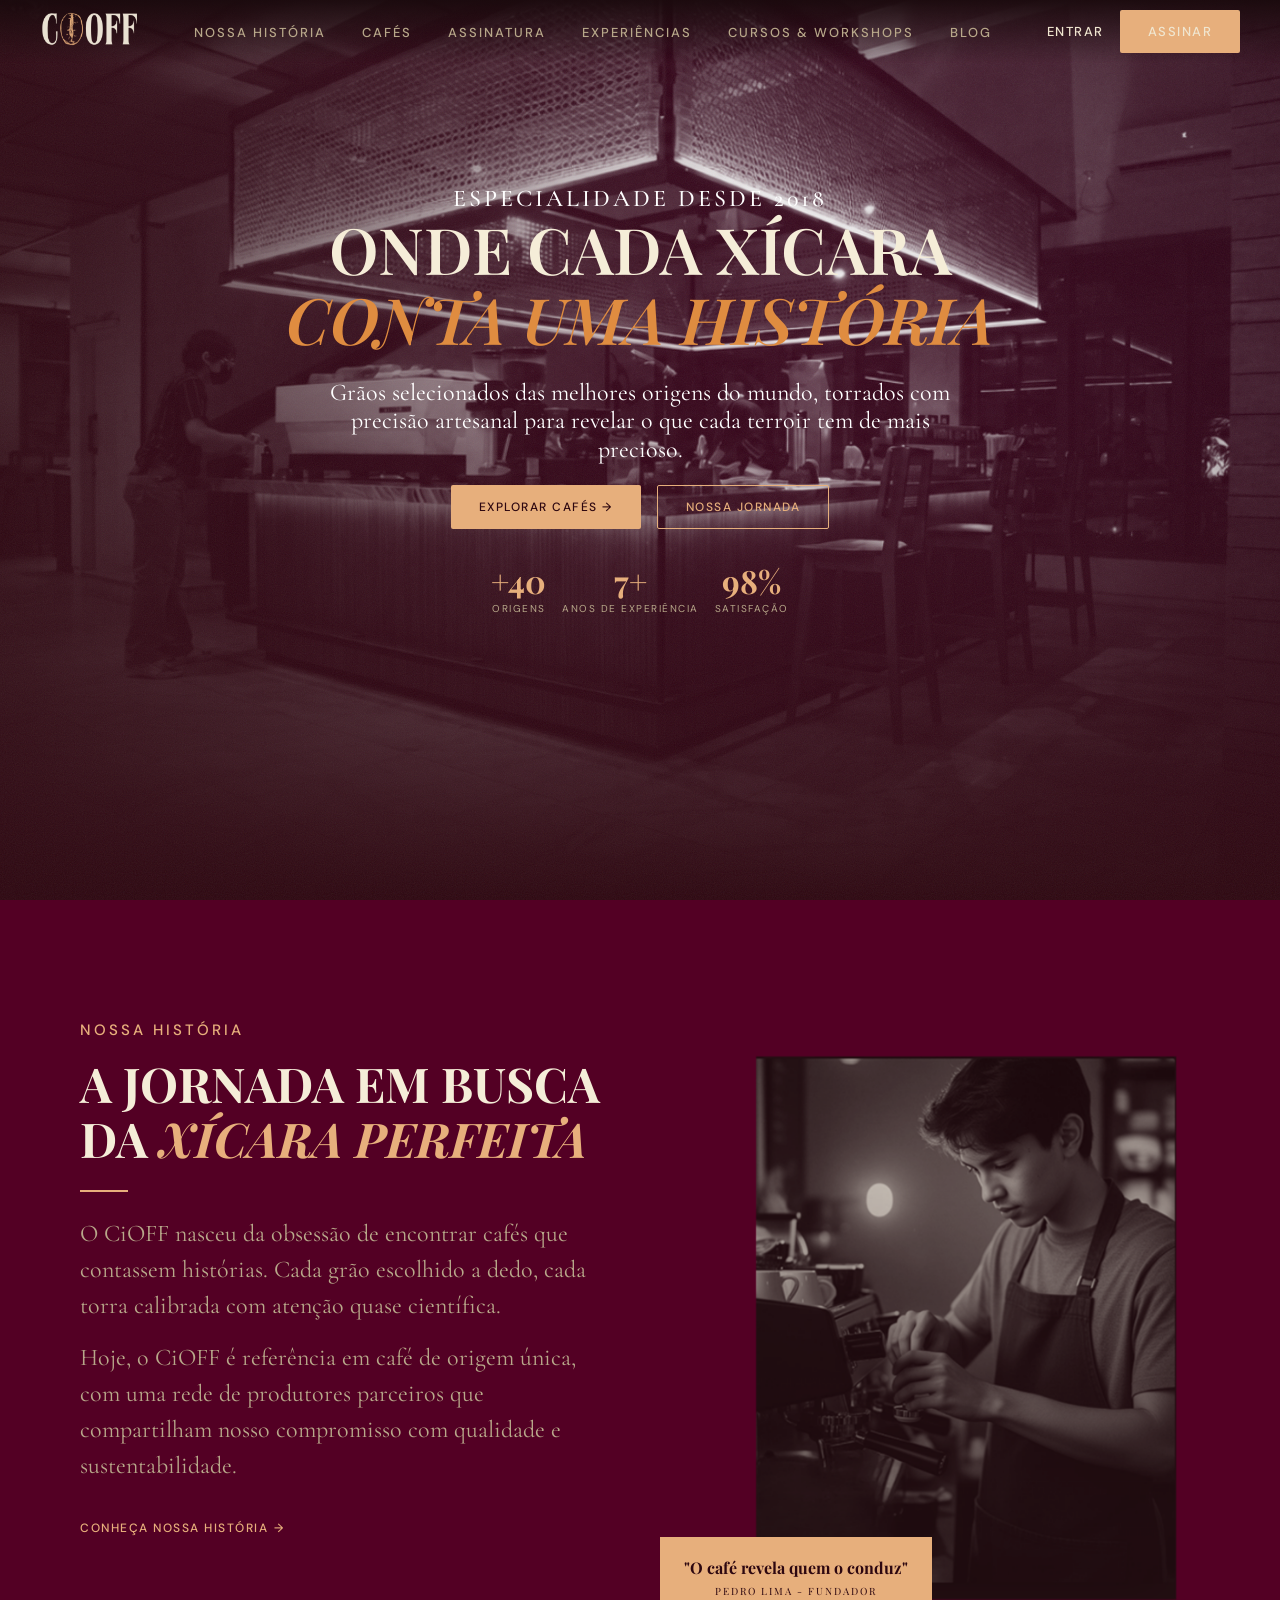
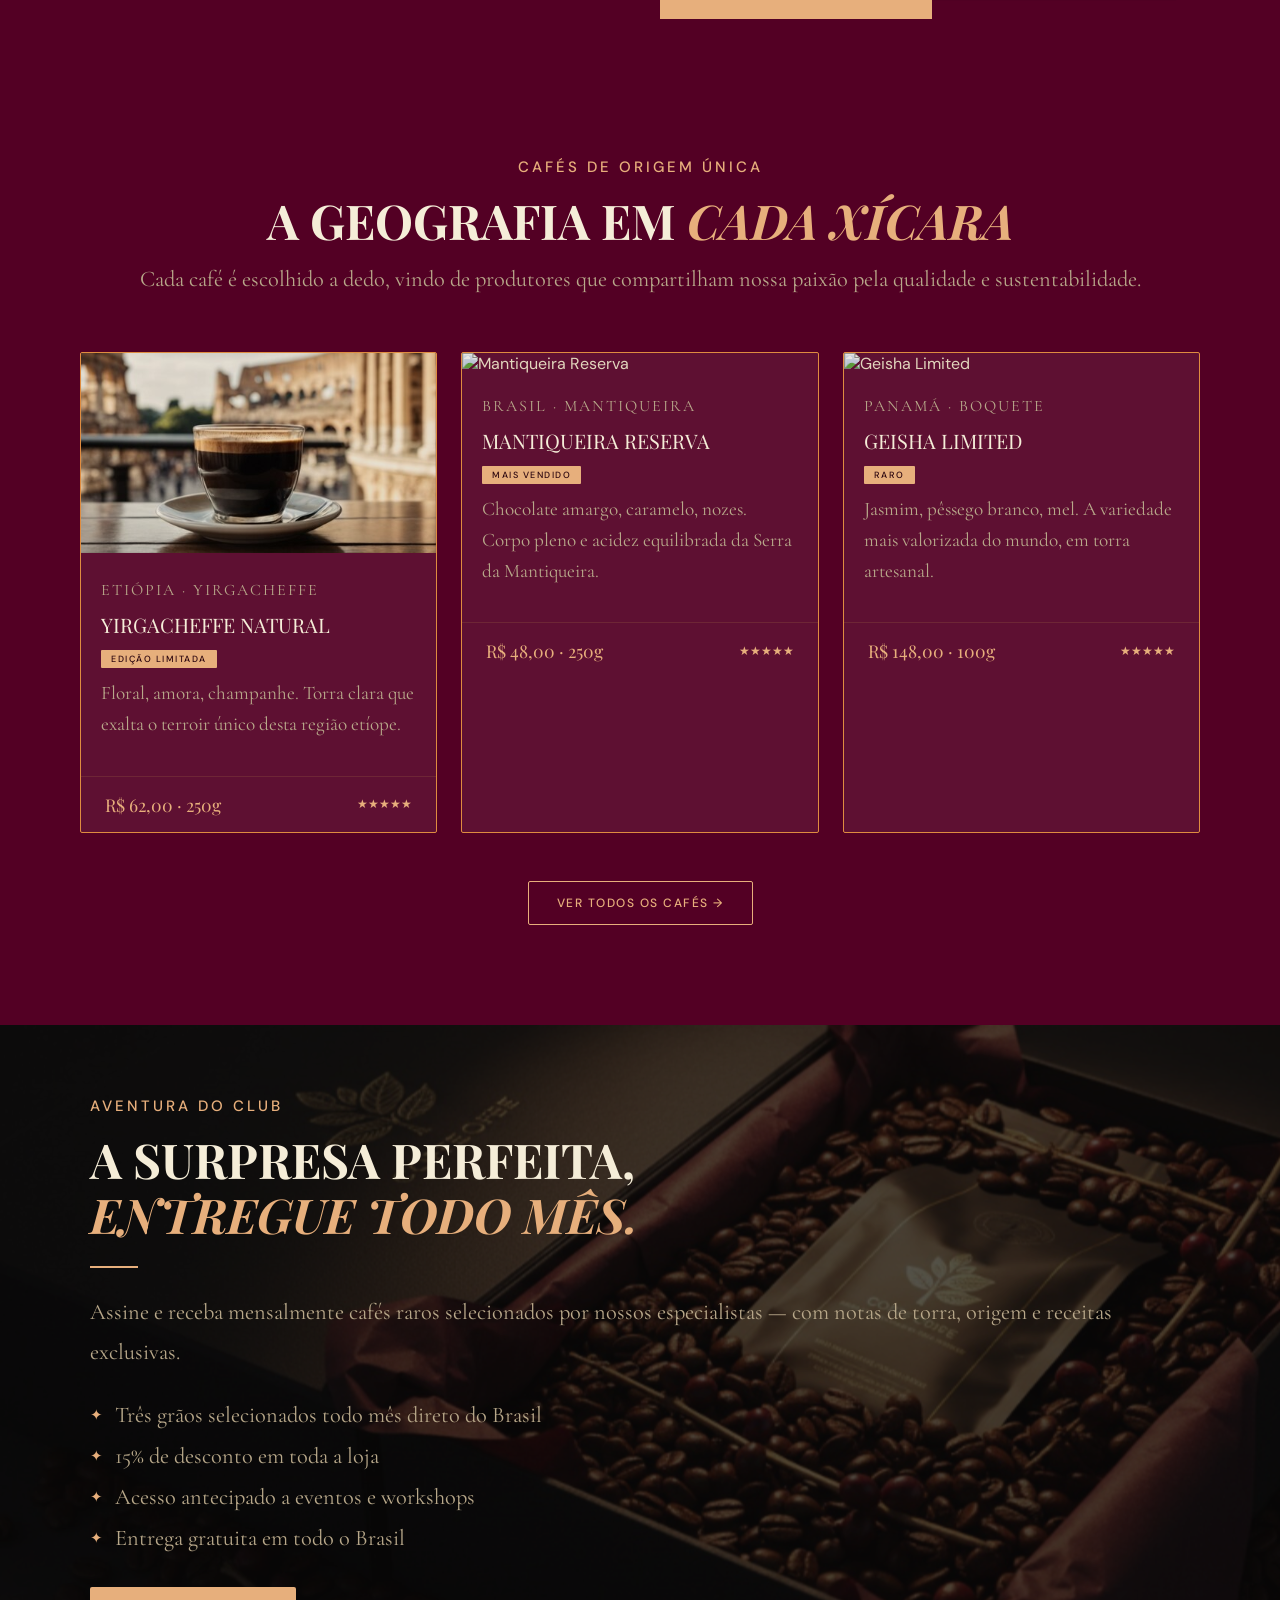
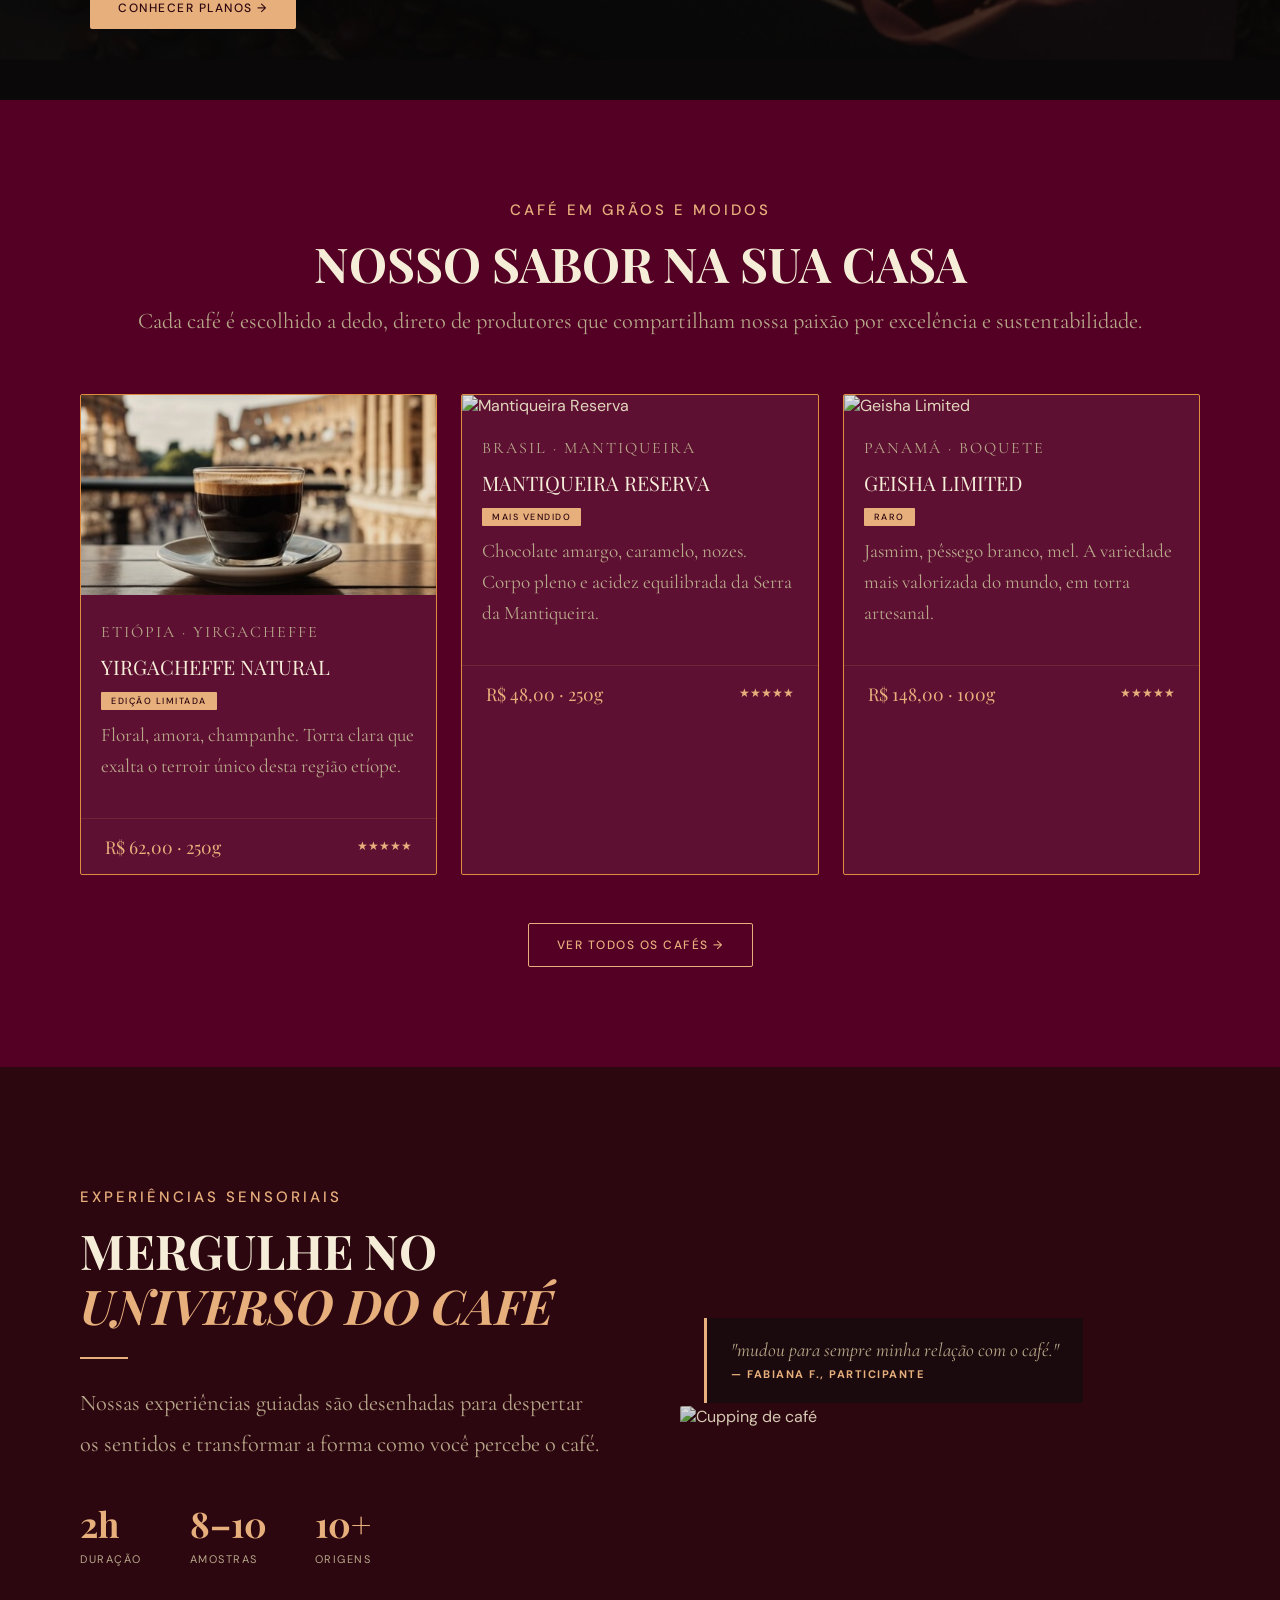
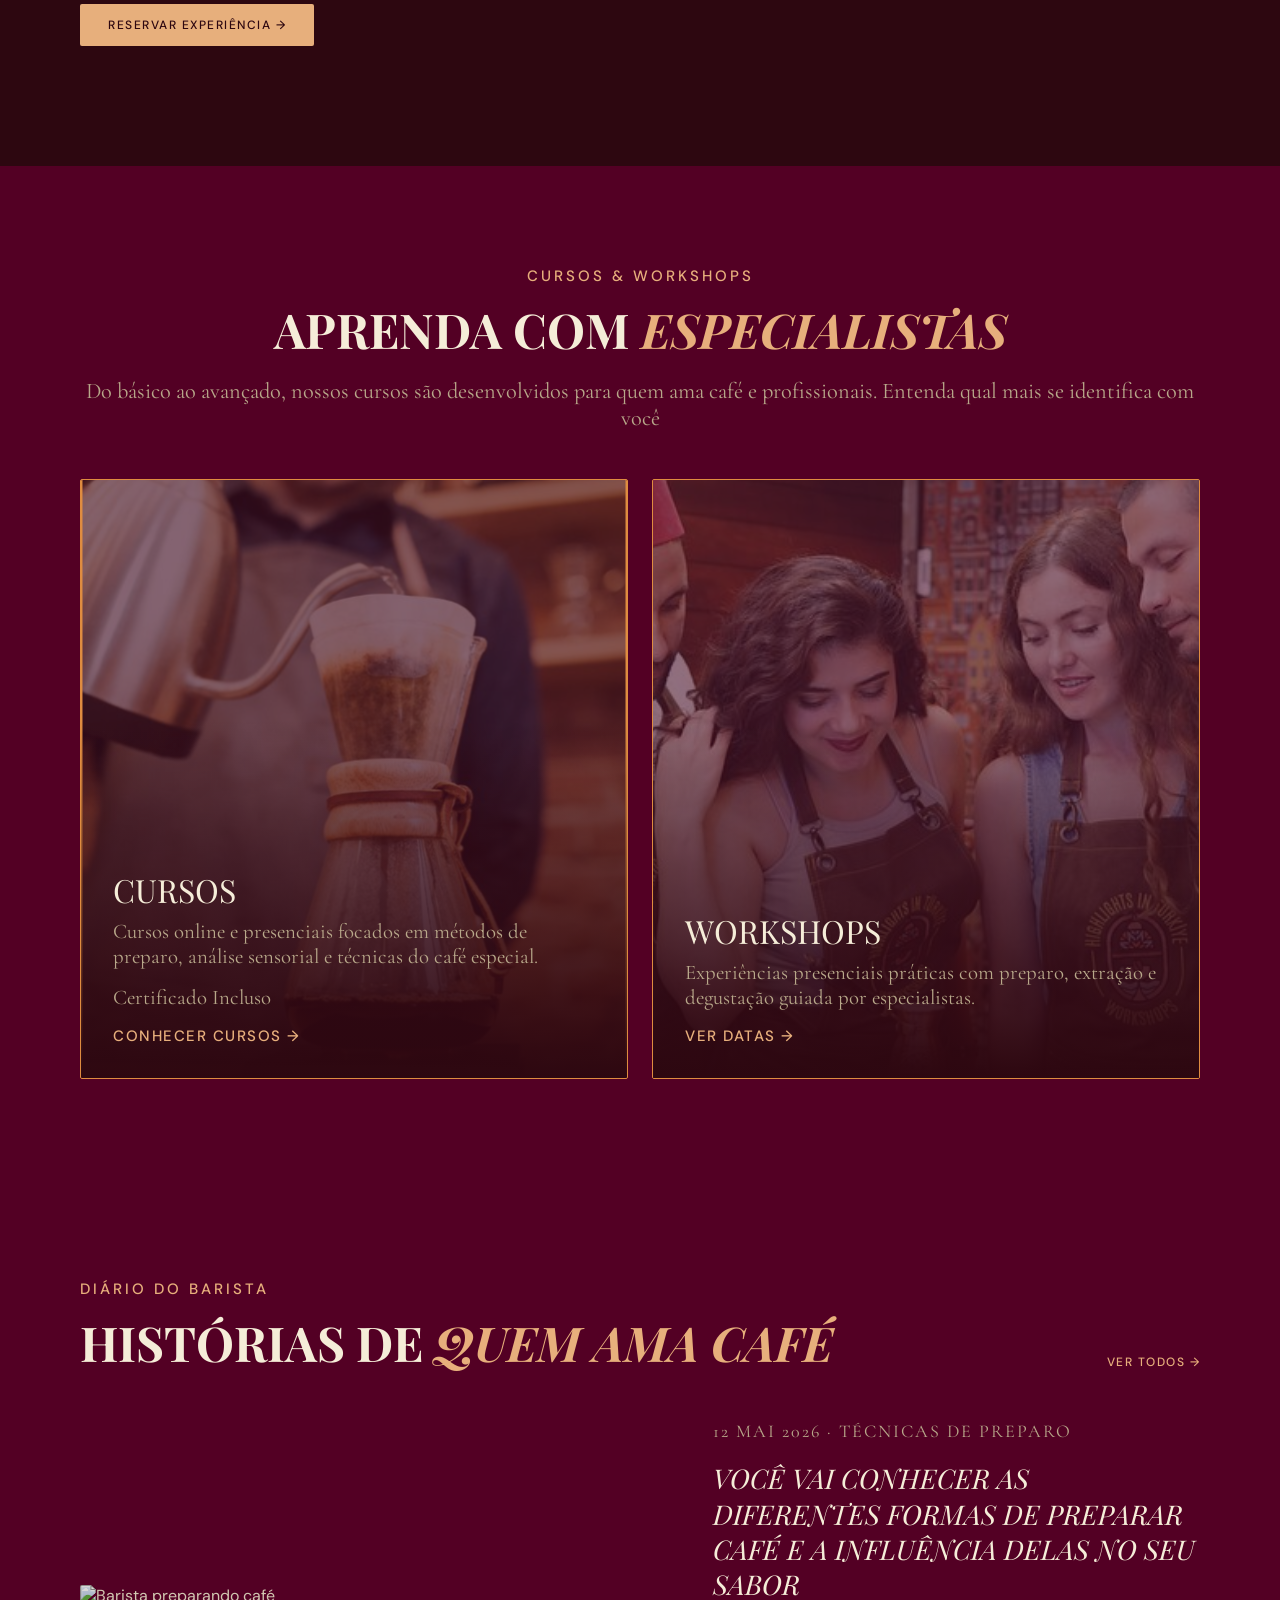
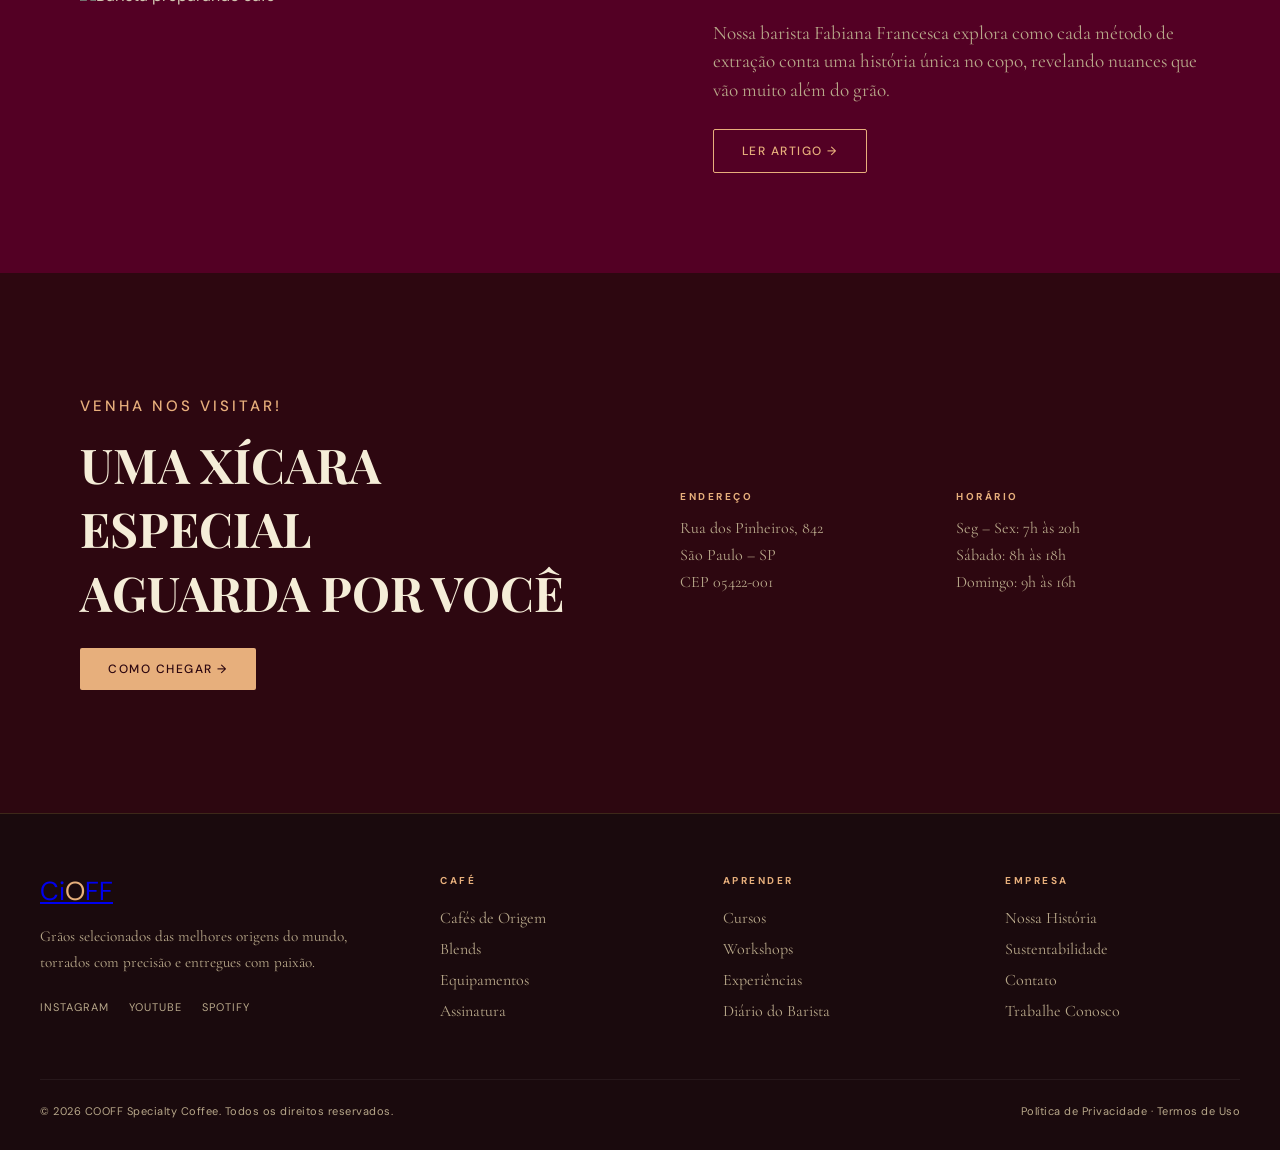
==== index.html @ d46a571c "arrumando home" ====
<!DOCTYPE html>
<html lang="pt-BR">
<head>
  <meta charset="UTF-8" />
  <meta name="viewport" content="width=device-width, initial-scale=1.0"/>
  <title>COOFF – Onde Cada Xícara Conta Uma História</title>
  <link rel="stylesheet" href="style.css">
  <link href="https://fonts.googleapis.com/css2?family=Playfair+Display:ital,wght@0,400;0,600;0,700;1,400;1,600&family=Cormorant+Garamond:ital,wght@0,300;0,400;0,500;1,300;1,400&family=DM+Sans:wght@300;400;500&display=swap" rel="stylesheet"/>
</head>
<body>

  <!-- ===== NAVBAR ===== -->
  <nav id="navbar">
    <a href="#" class="nav-logo">
      <img src="img/logo.svg" alt="logo COOFF" style="max-width: 100px;">
    </a>
    <ul class="nav-links">
      <li><a href="#historia">Nossa História</a></li>
      <li><a href="#">Cafés</a></li>
      <li><a href="#clube">Assinatura</a></li>
      <li><a href="#experiencias">Experiências</a></li>
      <li><a href="#">Cursos & Workshops</a></li>
      <li><a href="#barista">Blog</a></li>
    </ul>
    <div class="nav-actions">
      <a href="login.html">Entrar</a>
      <a href="#" class="btn btn-gold">Assinar</a>
    </div>
  </nav>

  <!-- ===== HERO ===== -->
  <section id="hero">
    <div class="hero-bg"></div>
    <div class="hero-grain"></div>
    <div class="hero-content">
      <p class="section-label">Especialidade desde 2018</p>
      <h1>Onde Cada Xícara<br/><em>Conta Uma História</em></h1>
      <p>Grãos selecionados das melhores origens do mundo, torrados com precisão artesanal para revelar o que cada terroir tem de mais precioso.</p>
      <div style="display:flex; gap:16px; justify-content: center; margin-top: 20px; ">
        <a href="#" class="btn btn-gold">Explorar Cafés →</a>
        <a href="#historia" class="btn btn-outline">Nossa Jornada</a>
      </div>
      <div class="hero-badges" style="display:flex; gap:16px; justify-content: center; margin-top: 30px; ">
        <div class="hero-badge">
          <strong>+40</strong>
          <span>Origens</span>
        </div>
        <div class="hero-badge">
          <strong>7+</strong>
          <span>Anos de Experiência</span>
        </div>
        <div class="hero-badge">
          <strong>98%</strong>
          <span>Satisfação</span>
        </div>
      </div>
    </div>
  </section>

  <!-- ===== NOSSA HISTÓRIA ===== -->
  <section id="historia">
    <div class="container" style="display:grid; grid-template-columns:1fr 1fr; gap:80px; align-items:center;">
      <div class="reveal reveal-delay-1">
        <p class="section-label">Nossa História</p>
        <h2 class="section-title">A Jornada em Busca da <em>Xícara Perfeita</em></h2>
        <div class="divider"></div>
        <p style="font-family:'Cormorant Garamond',serif; font-size:1.5rem; color:var(--text-muted); line-height:1.5; margin-bottom:16px;">
          O CiOFF nasceu da obsessão de encontrar cafés que contassem histórias. Cada grão escolhido a dedo, cada torra calibrada com atenção quase científica.
        </p>
        <p style="font-family:'Cormorant Garamond',serif; font-size:1.5rem; color:var(--text-muted); line-height:1.5; margin-bottom:32px;">
          Hoje, o CiOFF é referência em café de origem única, com uma rede de produtores parceiros que compartilham nosso compromisso com qualidade e sustentabilidade.
        </p>
        <a href="#" class="btn-link">Conheça nossa história <span>→</span></a>
      </div>
      <div class="img-collage reveal">
        <img class="img-main" src="img/img_home/img_pedro.svg" alt="Café sendo preparado"/>
        <div class="img-badge">
          <strong>"O café revela quem o conduz"</strong>
          <span>Pedro Lima - Fundador</span>
        </div>
      </div>
    </div>
  </section>

  <!-- ===== CAFÉS POR ORIGEM ===== -->
  <section class="section-coffee">
    <div class="container">
      <div class="section-header reveal">
        <p class="section-label">Cafés de Origem Única</p>
        <h2 class="section-title">A Geografia em <em>Cada Xícara</em></h2>
        <p style="font-family:'Cormorant Garamond',serif; font-size:1.4rem; color:var(--text-muted); max-width:1500px; margin:16px auto 0;">
          Cada café é escolhido a dedo, vindo de produtores que compartilham nossa paixão pela qualidade e sustentabilidade.
        </p>
      </div>
      <div class="coffee-grid">
        <div class="coffee-card reveal reveal-delay-1">
          <img src="img/img_produtos/xic_italia.svg" alt="Etiópia Yirgacheffe"/>
          <div class="coffee-card-body">
            <p class="region">Etiópia · Yirgacheffe</p>
            <h3>Yirgacheffe Natural</h3>
            <span class="tag">Edição Limitada</span>
            <p style="margin-top:10px; font-size: 1.2rem;">Floral, amora, champanhe. Torra clara que exalta o terroir único desta região etíope.</p>
          </div>
          <div class="coffee-card-footer">
            <span class="coffee-price">R$ 62,00 · 250g</span>
            <span class="star">★★★★★</span>
          </div>
        </div>
        <div class="coffee-card reveal reveal-delay-2">
          <img src="img/img_produtos/xic_pais2.svg" alt="Mantiqueira Reserva"/>
          <div class="coffee-card-body">
            <p class="region">Brasil · Mantiqueira</p>
            <h3>Mantiqueira Reserva</h3>
            <span class="tag">Mais Vendido</span>
            <p style="margin-top:10px; font-size: 1.2rem;">Chocolate amargo, caramelo, nozes. Corpo pleno e acidez equilibrada da Serra da Mantiqueira.</p>
          </div>
          <div class="coffee-card-footer">
            <span class="coffee-price">R$ 48,00 · 250g</span>
            <span class="star">★★★★★</span>
          </div>
        </div>
        <div class="coffee-card reveal reveal-delay-3">
          <img src="img/img_produtos/xic_pais3.svg" alt="Geisha Limited"/>
          <div class="coffee-card-body">
            <p class="region">Panamá · Boquete</p>
            <h3>Geisha Limited</h3>
            <span class="tag">Raro</span>
            <p style="margin-top:10px; font-size: 1.2rem;">Jasmim, pêssego branco, mel. A variedade mais valorizada do mundo, em torra artesanal.</p>
          </div>
          <div class="coffee-card-footer">
            <span class="coffee-price">R$ 148,00 · 100g</span>
            <span class="star">★★★★★</span>
          </div>
        </div>
      </div>
      <div style="text-align:center; margin-top:48px;" class="reveal">
        <a href="#" class="btn btn-outline">Ver todos os cafés →</a>
      </div>
    </div>
  </section>

  <!-- ===== CLUBE DE ASSINATURA ===== -->
  <section id="clube" style="padding: 50px;">
    <div class="club-bg"></div>
    <div class="container">
      <div class="clube-text reveal reveal-delay-1">
        <p class="section-label">Aventura do Club</p>
        <h2 class="section-title">A Surpresa Perfeita,<br/><em>Entregue Todo Mês.</em></h2>
        <div class="divider"></div>
        <p style="font-family:'Cormorant Garamond',serif; font-size:1.4rem; color:var(--text-muted); line-height:1.8; margin-bottom:8px;">
          Assine e receba mensalmente cafés raros selecionados por nossos especialistas — com notas de torra, origem e receitas exclusivas.
        </p>
        <ul class="checklist">
          <li>Três grãos selecionados todo mês direto do Brasil</li>
          <li>15% de desconto em toda a loja</li>
          <li>Acesso antecipado a eventos e workshops</li>
          <li>Entrega gratuita em todo o Brasil</li>
        </ul>
        <a href="#" class="btn btn-gold">Conhecer Planos →</a>
      </div>
    </div>
  </section>

  <!-- ===== SHOP ===== -->
<section class="section-coffee">
    <div class="container">
      <div class="section-header reveal">
        <p class="section-label">Café em grãos e moidos</p>
        <h2 class="section-title">Nosso Sabor na Sua Casa</em></h2>
        <p style="font-family:'Cormorant Garamond',serif; font-size:1.4rem; color:var(--text-muted); max-width:1500px; margin:16px auto 0;">
          Cada café é escolhido a dedo, direto de produtores que compartilham nossa paixão por excelência e sustentabilidade.
        </p>
      </div>
      <div class="coffee-grid">
        <div class="coffee-card reveal reveal-delay-1">
          <img src="img/img_produtos/xic_italia.svg" alt="Etiópia Yirgacheffe"/>
          <div class="coffee-card-body">
            <p class="region">Etiópia · Yirgacheffe</p>
            <h3>Yirgacheffe Natural</h3>
            <span class="tag">Edição Limitada</span>
            <p style="margin-top:10px; font-size: 1.2rem;">Floral, amora, champanhe. Torra clara que exalta o terroir único desta região etíope.</p>
          </div>
          <div class="coffee-card-footer">
            <span class="coffee-price">R$ 62,00 · 250g</span>
            <span class="star">★★★★★</span>
          </div>
        </div>
        <div class="coffee-card reveal reveal-delay-2">
          <img src="img/img_produtos/xic_pais2.svg" alt="Mantiqueira Reserva"/>
          <div class="coffee-card-body">
            <p class="region">Brasil · Mantiqueira</p>
            <h3>Mantiqueira Reserva</h3>
            <span class="tag">Mais Vendido</span>
            <p style="margin-top:10px; font-size: 1.2rem;">Chocolate amargo, caramelo, nozes. Corpo pleno e acidez equilibrada da Serra da Mantiqueira.</p>
          </div>
          <div class="coffee-card-footer">
            <span class="coffee-price">R$ 48,00 · 250g</span>
            <span class="star">★★★★★</span>
          </div>
        </div>
        <div class="coffee-card reveal reveal-delay-3">
          <img src="img/img_produtos/xic_pais3.svg" alt="Geisha Limited"/>
          <div class="coffee-card-body">
            <p class="region">Panamá · Boquete</p>
            <h3>Geisha Limited</h3>
            <span class="tag">Raro</span>
            <p style="margin-top:10px; font-size: 1.2rem;">Jasmim, pêssego branco, mel. A variedade mais valorizada do mundo, em torra artesanal.</p>
          </div>
          <div class="coffee-card-footer">
            <span class="coffee-price">R$ 148,00 · 100g</span>
            <span class="star">★★★★★</span>
          </div>
        </div>
      </div>
      <div style="text-align:center; margin-top:48px;" class="reveal">
        <a href="#" class="btn btn-outline">Ver todos os cafés →</a>
      </div>
    </div>
  </section>
  <!-- ===== EXPERIÊNCIAS SENSORIAIS ===== -->
  <section id="experiencias">
    <div class="exp-bg"></div>
    <div class="container">
      <div class="exp-grid">
        <div class="reveal">
          <p class="section-label">Experiências Sensoriais</p>
          <h2 class="section-title">Mergulhe no <em>Universo do Café</em></h2>
          <div class="divider"></div>
          <p style="font-family:'Cormorant Garamond',serif; font-size:1.4rem; color:var(--text-muted); line-height:1.8; margin-bottom:12px;">
            Nossas experiências guiadas são desenhadas para despertar os sentidos e transformar a forma como você percebe o café.
          </p>
          <div class="exp-stats">
            <div class="exp-stat">
              <strong>2h</strong>
              <span>Duração</span>
            </div>
            <div class="exp-stat">
              <strong>8–10</strong>
              <span>Amostras</span>
            </div>
            <div class="exp-stat">
              <strong>10+</strong>
              <span>Origens</span>
            </div>
          </div>
          <a href="#" class="btn btn-gold">Reservar Experiência →</a>
        </div>
        <div class="exp-img reveal reveal-delay-1">
          <img src="https://images.unsplash.com/photo-1461023058943-07fcbe16d735?w=800&q=80" alt="Cupping de café"/>
          <div class="exp-overlay">
            <p style="font-size: 1.2rem;">"mudou para sempre minha relação com o café."</p>
            <strong>— Fabiana F., participante</strong>
          </div>
        </div>
      </div>
    </div>
  </section>

  <!-- ===== CURSOS & WORKSHOPS ===== -->
  <section class="section-cursos">
    <div class="container">
      <div class="reveal" style="text-align: center;  justify-content: center;" >
        <p class="section-label">Cursos & Workshops</p>
        <h2 class="section-title">Aprenda com <em>Especialistas</em></h2>
        <p style="font-family:'Cormorant Garamond',serif; font-size:1.4rem; color:var(--text-muted); margin-top:20px;">
          Do básico ao avançado, nossos cursos são desenvolvidos para quem ama café e profissionais. Entenda qual mais se identifica com você
        </p>
      </div>
      <div class="cursos-grid">
        <div class="curso-card reveal reveal-delay-1">
          <img src="img/img_home/img_curso.svg" alt="Cursos"/>
          <div class="curso-card-overlay">
            <h3>Cursos</h3>
            <p>Cursos online e presenciais focados em métodos de preparo, análise sensorial e técnicas do café especial.</p>
            <p>Certificado Incluso</p>
            <a href="#" class="btn-link" style="font-size: 15px;">Conhecer cursos →</a>
          </div>
        </div>
        <div class="curso-card reveal reveal-delay-2">
          <img src="img/img_home/img_workshop.svg" alt="Workshops"/>
          <div class="curso-card-overlay">
            <h3>Workshops</h3>
            <p>Experiências presenciais práticas com preparo, extração e degustação guiada por especialistas.</p>
            <a href="#" class="btn-link" style="font-size:15px;">Ver datas →</a>
          </div>
        </div>
      </div>
    </div>
  </section>

  <!-- ===== DIÁRIO DO BARISTA ===== -->
  <section id="barista" style="padding:100px 0;">
    <div class="container">
      <div class="barista-header reveal">
        <div>
          <p class="section-label">Diário do Barista</p>
          <h2 class="section-title">Histórias de <em>Quem Ama Café</em></h2>
        </div>
        <a href="#" class="btn-link">Ver todos →</a>
      </div>
      <div class="barista-post">
        <div class="reveal">
          <img src="https://images.unsplash.com/photo-1511920170033-f8396924c348?w=800&q=80" alt="Barista preparando café"/>
        </div>
        <div class="barista-text reveal reveal-delay-1">
          <p class="post-meta">12 Mai 2026 · Técnicas de Preparo</p>
          <h3>Você vai conhecer as diferentes formas de preparar café e a influência delas no seu sabor</h3>
          <p>Nossa barista Fabiana Francesca explora como cada método de extração conta uma história única no copo, revelando nuances que vão muito além do grão.</p>
          <a href="#" class="btn btn-outline">Ler artigo →</a>
        </div>
      </div>
    </div>
  </section>

  <!-- ===== VISIT ===== -->
  <section id="visit">
    <div class="visit-bg"></div>
    <div class="visit-content">
      <div class="visit-text reveal">
        <p class="section-label">Venha nos Visitar!</p>
        <h2 style="font-family:'Playfair Display',serif; font-size:clamp(2rem,4vw,3rem); color:var(--cream); margin-bottom:24px;">Uma Xícara Especial<br/>Aguarda por Você</h2>
        <a href="#" class="btn btn-gold">Como Chegar →</a>
      </div>
      <div class="visit-info reveal reveal-delay-1">
        <div class="visit-info-block">
          <h4>Endereço</h4>
          <p>Rua dos Pinheiros, 842<br/>São Paulo – SP<br/>CEP 05422-001</p>
        </div>
        <div class="visit-info-block">
          <h4>Horário</h4>
          <p>Seg – Sex: 7h às 20h<br/>Sábado: 8h às 18h<br/>Domingo: 9h às 16h</p>
        </div>
      </div>
    </div>
  </section>

  <!-- ===== FOOTER ===== -->
  <footer>
    <div class="footer-grid">
      <div class="footer-brand">
        <a href="#" class="nav-logo">Ci<span style="color:var(--gold);">O</span>FF</a>
        <p>Grãos selecionados das melhores origens do mundo, torrados com precisão e entregues com paixão.</p>
        <div class="social-links">
          <a href="#">Instagram</a>
          <a href="#">YouTube</a>
          <a href="#">Spotify</a>
        </div>
      </div>
      <div class="footer-col">
        <h5>Café</h5>
        <ul>
          <li><a href="#">Cafés de Origem</a></li>
          <li><a href="#">Blends</a></li>
          <li><a href="#">Equipamentos</a></li>
          <li><a href="#">Assinatura</a></li>
        </ul>
      </div>
      <div class="footer-col">
        <h5>Aprender</h5>
        <ul>
          <li><a href="#">Cursos</a></li>
          <li><a href="#">Workshops</a></li>
          <li><a href="#">Experiências</a></li>
          <li><a href="#">Diário do Barista</a></li>
        </ul>
      </div>
      <div class="footer-col">
        <h5>Empresa</h5>
        <ul>
          <li><a href="#">Nossa História</a></li>
          <li><a href="#">Sustentabilidade</a></li>
          <li><a href="#">Contato</a></li>
          <li><a href="#">Trabalhe Conosco</a></li>
        </ul>
      </div>
    </div>
    <div class="footer-bottom">
      <p>© 2026 COOFF Specialty Coffee. Todos os direitos reservados.</p>
      <p>Política de Privacidade · Termos de Uso</p>
    </div>
  </footer>
  <script src="script.js"></script>
</body>
</html>
---- style.css ----
/* ================================================
   CIOFF — style.css
   Ordem: variáveis → reset → utilitários →
          componentes globais → landing →
          login → reserva → dashboard
   ================================================ */

/* ===== VARIÁVEIS ===== */
:root {
  --wine:         #6B1A2A;
  --wine-dark : rgba(83, 0, 36, 1);
  --wine-deep:    #2D0710;
  --wine-panel:   #5C1122;
  --gold:         rgba(231, 175, 124, 1);
  --gold-light:   #E2C47A;
  --cream:        #F5EDD8;
  --cream-soft:   #EDE0C4;
  --text-light:   #F0E6D0;
  --text-muted:   #B8A88A;
  --dark:         #1A0A0D;
  --card-bg:      rgba(94, 16, 50, 1);
  --overlay:      rgba(45, 7, 16, 0.82);
  --input-bg:     rgba(255, 255, 255, 0.07);
  --input-border: rgba(255, 255, 255, 0.18);
  --input-focus:  rgba(201, 161, 74, 0.6);
  --topbar-h:     64px;
}

/* ===== RESET ===== */
*, *::before, *::after { box-sizing: border-box; margin: 0; padding: 0; }

/*
  BUG #1 — body tinha overflow-x: hidden mas nenhum overflow-y definido.
  Em páginas split-screen isso fazia o scroll desaparecer porque os filhos
  com height: 100vh criavam um contexto de formatação que ocultava o scroll.
  Solução: deixar html/body com scroll livre; cada página controla o próprio overflow.
*/
html { scroll-behavior: smooth; }
body {
  font-family: 'DM Sans', sans-serif;
  background: var(--wine-deep);
  color: var(--text-light);
  /* Não bloqueamos overflow-y aqui — cada página cuida do seu */
}

@font-face {
  font-family: font-titulo ;
  src: url('fonte/TanHarmoni-Regular.ttf');
  font-weight: 400; /* Define o peso correto aqui */
    font-style: normal;
}

h1, h2, h3{
  font-family: font-titulo;
  text-transform: uppercase;
  font-weight: 400;
}

/* ===== ANIMAÇÕES ===== */
@keyframes fadeUp {
  from { opacity: 0; transform: translateY(30px); }
  to   { opacity: 1; transform: translateY(0); }
}
@keyframes heroZoom {
  from { transform: scale(1.06); }
  to   { transform: scale(1); }
}
@keyframes slowZoom {
  from { transform: scale(1.04); }
  to   { transform: scale(1); }
}

/* ===== UTILITÁRIOS ===== */
.container { max-width: 1200px; margin: 0 auto; padding: 0 40px; }
.gold { color: var(--gold); }

.section-label {
  font-size: 15px;
  font-weight: 500;
  letter-spacing: 3px;
  text-transform: uppercase;
  color: var(--gold);
  margin-bottom: 16px;
}

h2.section-title {
  font-family: 'Playfair Display', serif;
  font-size: clamp(2rem, 4vw, 3rem);
  font-weight: 700;
  line-height: 1.15;
  color: var(--cream);
}
h2.section-title em { font-style: italic; color: var(--gold); }

.divider  { width: 48px; height: 2px; background: var(--gold); margin: 24px 0; }
.star     { color: var(--gold); font-size: 12px; }
.ornament { text-align: center; color: var(--gold); font-size: 18px; letter-spacing: 8px; opacity: 0.4; margin: 12px 0; }

.tag {
  display: inline-block;
  padding: 3px 10px;
  background: var(--gold);
  color: var(--wine-deep);
  font-size: 9px;
  font-weight: 500;
  letter-spacing: 1.5px;
  text-transform: uppercase;
  border-radius: 1px;
}

/* ===== BOTÕES ===== */
.btn {
  display: inline-flex;
  align-items: center;
  gap: 8px;
  padding: 13px 28px;
  border-radius: 2px;
  font-family: 'DM Sans', sans-serif;
  font-size: 12px;
  font-weight: 500;
  letter-spacing: 1.5px;
  text-transform: uppercase;
  text-decoration: none;
  cursor: pointer;
  border: none;
  transition: all 0.3s ease;
}
.btn-gold { background: var(--gold); color: var(--wine-deep); }
.btn-gold:hover { background: var(--gold-light); transform: translateY(-1px); }

.btn-outline { background: transparent; color: var(--gold); border: 1px solid var(--gold); }
.btn-outline:hover { background: var(--gold); color: var(--wine-deep); }

.btn-link {
  background: none;
  border: none;
  color: var(--gold);
  font-size: 12px;
  font-weight: 500;
  letter-spacing: 1.5px;
  text-transform: uppercase;
  text-decoration: none;
  display: inline-flex;
  align-items: center;
  gap: 6px;
  cursor: pointer;
  transition: gap 0.3s;
}
.btn-link:hover { gap: 12px; }

.btn-submit {
  width: 100%;
  padding: 16px;
  border-radius: 50px;
  border: none;
  background: var(--gold-light);
  color: var(--wine-deep);
  font-size: 13px;
  font-weight: 700;
  letter-spacing: 3px;
  text-transform: uppercase;
  cursor: pointer;
  transition: transform 0.2s, box-shadow 0.25s;
  animation: fadeUp 0.6s 0.56s both;
}
.btn-submit:hover  { background: #f5c96a; transform: translateY(-2px); box-shadow: 0 10px 32px rgba(240,192,106,0.3); }
.btn-submit:active { transform: translateY(0); }

/* ===== SCROLL REVEAL ===== */
.reveal { opacity: 0; transform: translateY(24px); transition: opacity 0.7s ease, transform 0.7s ease; }
.reveal.visible { opacity: 1; transform: translateY(0); }
.reveal-delay-1 { transition-delay: 0.1s; }
.reveal-delay-2 { transition-delay: 0.2s; }
.reveal-delay-3 { transition-delay: 0.3s; }

/* ===== COMPONENTES COMPARTILHADOS (split-screen) ===== */
.back-arrow {
  position: absolute;
  top: 36px; right: 40px;
  width: 40px; height: 40px;
  border-radius: 50%;
  border: 1px solid rgba(255,255,255,0.2);
  display: flex;
  align-items: center;
  justify-content: center;
  color: var(--cream);
  text-decoration: none;
  font-size: 18px;
  transition: border-color 0.2s;
}
.back-arrow:hover { border-color: var(--gold); background: rgba(201,161,74,0.12); }

.logo-mark     { width: 44px; height: 44px; opacity: 0.92; }
.logo-wordmark { font-family: 'Playfair Display', serif; font-size: 28px; font-weight: 900; letter-spacing: 6px; color: var(--cream); }
.logo-wordmark span { color: var(--gold); }

/* ============================================================
   LANDING PAGE
   ============================================================ */

nav {
  position: fixed;
  top: 0; left: 0; right: 0;
  z-index: 100;
  padding: 10px 40px;
  display: flex;
  align-items: center;
  justify-content: space-between;
  background: linear-gradient(to bottom, rgba(26,10,13,0.95) 0%, transparent 100%);

}
nav.scrolled { background: rgba(24, 1, 6, 0.527); }

.nav-links { display: flex; gap: 36px; list-style: none; }
.nav-links a, .nav-actions a {
  font-size: 13px;
  font-weight: 500;
  letter-spacing: 2px;
  text-transform: uppercase;
  text-decoration: none;
  transition: color 0.2s;
}
.nav-links a    { color: var(--text-muted); }
.nav-links a:hover, .nav-actions a:hover { color: var(--gold); }
.nav-actions    { display: flex; gap: 16px; align-items: center; }
.nav-actions a  { letter-spacing: 1.5px; color: var(--text-light); }

#hero { position: relative; height: 100vh; min-height: 680px; display: flex; align-items: center; justify-content: center; text-align: center; overflow: hidden; }
.hero-bg {
  position: absolute; inset: 0;
  background:
    linear-gradient(to top, var(--wine-deep) 0%, transparent 55%),
    linear-gradient(to right, var(--overlay) 0%, transparent 60%),
    url('img/img_home/img_hero.svg') center/cover no-repeat;
  animation: heroZoom 12s ease-out forwards;
}
.hero-grain { position: absolute; inset: 0; background-image: url("data:image/svg+xml,%3Csvg xmlns='http://www.w3.org/2000/svg' width='300' height='300'%3E%3Cfilter id='n'%3E%3CfeTurbulence type='fractalNoise' baseFrequency='0.9' numOctaves='4' stitchTiles='stitch'/%3E%3C/filter%3E%3Crect width='300' height='300' filter='url(%23n)' opacity='0.08'/%3E%3C/svg%3E"); pointer-events: none; }
.hero-content { text-align: center; ;position: relative; z-index: 2; padding: 0 40px 100px; max-width: 900px; animation: fadeUp 1s 0.3s both; }
.hero-content h1 { text-align: center; font-family: 'Playfair Display', serif; font-size: clamp(2rem, 6vw, 4rem); font-weight: 600; line-height: 1.1; color: var(--cream); margin-bottom: 24px; }
.hero-content h1 em { color: rgba(223, 140, 64, 1); }
.hero-content p { margin: auto; text-align: center; font-family: 'Cormorant Garamond', serif; font-size: 1.5rem; color: #ffffff ; line-height: 1.2; max-width: 650px; }
.hero-badges { display: flex; gap: 32px; margin-top: 48px; }
.hero-badge { text-align: center; display: flex; flex-direction: column; }
.hero-badge strong { font-family: 'Playfair Display', serif; font-size: 2rem; color: var(--gold); }
.hero-badge span   { font-size: 10px; letter-spacing: 1.5px; text-transform: uppercase; color: var(--text-muted); }

#historia { padding: 120px 0; display: grid; gap: 80px; align-items: center; background: var(--wine-dark);}
#historia .text-side p { font-family: 'Cormorant Garamond', serif;  color: var(--text-muted); line-height: 1.8; margin-bottom: 16px; }
.img-collage { position: relative; height: 480px; }
.img-collage img { position: absolute; object-fit: cover; border-radius: 2px; }
.img-collage .img-main  { width: 90%; height: auto; top: 0; right: 0; filter: sepia(20%) brightness(0.85); }
.img-collage .img-badge { position: absolute; bottom: -100px; left: -20px; background: var(--gold); color: var(--wine-deep); padding: 20px 24px; font-family: 'Playfair Display', serif; text-align: center; z-index: 2; }
.img-collage .img-badge strong { font-size: 1rem; display: block; }
.img-collage .img-badge span   { font-size: 10px; letter-spacing: 2px; text-transform: uppercase; }

.section-coffee { padding: 100px 0; background: var(--wine-dark); }
.section-coffee .section-header { text-align: center; margin-bottom: 60px; }
.coffee-grid { display: grid; grid-template-columns: repeat(3, 1fr); gap: 24px; }
.coffee-card { background: var(--card-bg); border: 1px solid rgba(223, 140, 64, 1) ;border-radius: 2px; overflow: hidden; transition: transform 0.3s, box-shadow 0.3s; }
.coffee-card:hover { transform: translateY(-6px); box-shadow: 0 20px 60px rgba(0,0,0,0.4); }
.coffee-card img { width: 100%; height: 200px; object-fit: cover; filter: sepia(15%) brightness(0.9); }
.coffee-card-body { padding: 20px; }
.coffee-card-body .region { font-size: 10px;font-size: 1rem; letter-spacing: 2px; text-transform: uppercase; color: var(--text-muted); margin-bottom: 8px; }
.coffee-card-body h3 { font-family: 'Playfair Display', serif; font-size: 1.25rem; color: var(--cream); margin-bottom: 8px; }
.coffee-card-body p  { font-family: 'Cormorant Garamond', serif; font-size: 0.95rem; color: var(--text-muted); line-height: 1.6; margin-bottom: 16px; }
.coffee-card-footer  { padding: 16px 24px; border-top: 1px solid rgba(201,161,74,0.15); display: flex; justify-content: space-between; align-items: center; }
.coffee-price { font-family: 'Playfair Display', serif; font-size: 1.1rem; color: var(--gold); }



#clube { position: relative; height: 75vh;display: flex; align-items: center; justify-content: left; text-align: left; overflow: hidden; }
.club-bg {
  position: absolute; inset: 0;
  background:
    url('img/img_home/img_assinatura.svg') center/cover no-repeat;
  animation: heroZoom 12s ease-out forwards;
}
.clube-text .checklist { list-style: none; margin: 28px 0 36px; }
.clube-text .checklist li { display: flex; align-items: flex-start; gap: 12px; font-family: 'Cormorant Garamond', serif; font-size: 1.4rem; color: var(--text-muted); margin-bottom: 14px; }
.clube-text .checklist li::before { content: '✦'; color: var(--gold); font-size: 15px; margin-top: 5px; flex-shrink: 0; }

.section-shop { padding: 100px 0; background: linear-gradient(to bottom, var(--wine-deep) 0%, var(--wine-dark) 100%); }
.shop-grid { display: grid; grid-template-columns: 1fr 1.2fr 1fr; gap: 24px; align-items: center; }
.shop-cta  { text-align: center; margin-top: 48px; }
.product-card { background: var(--card-bg); border-radius: 2px; overflow: hidden; transition: transform 0.3s; }
.product-card:hover { transform: translateY(-4px); }
.product-card img { width: 100%; height: 220px; object-fit: cover; filter: sepia(10%) brightness(0.85); }
.product-card.featured img { height: 300px; }
.product-card-body { padding: 20px 24px; }
.product-card-body h3 { font-family: 'Playfair Display', serif; font-size: 1.1rem; color: var(--cream); margin-bottom: 4px; }
.product-card-body p  { font-family: 'Cormorant Garamond', serif; font-size: 0.9rem; color: var(--text-muted); margin-bottom: 12px; }
.product-card-footer  { padding: 14px 24px; border-top: 1px solid rgba(201,161,74,0.15); display: flex; justify-content: space-between; align-items: center; }

#experiencias { padding: 120px 0; position: relative; overflow: hidden; }
.exp-bg { position: absolute; inset: 0; background: url('https://images.unsplash.com/photo-1511920170033-f8396924c348?w=1400&q=80') center/cover no-repeat; opacity: 0.12; }
#experiencias .container { position: relative; z-index: 1; }
.exp-grid  { display: grid; grid-template-columns: 1fr 1fr; gap: 80px; align-items: center; }
.exp-stats { display: flex; gap: 48px; margin: 36px 0; }
.exp-stat strong { font-family: 'Playfair Display', serif; font-size: 2.2rem; color: var(--gold); display: block; }
.exp-stat span   { font-size: 11px; letter-spacing: 1.5px; text-transform: uppercase; color: var(--text-muted); }
.exp-img { position: relative; }
.exp-img img { width: 100%; height: 400px; object-fit: cover; border-radius: 2px; filter: sepia(15%) brightness(0.85); }
.exp-img .exp-overlay { position: absolute; bottom: 24px; left: 24px; background: rgba(26,10,13,0.9); padding: 20px 24px; border-left: 3px solid var(--gold); }
.exp-overlay p      { font-family: 'Cormorant Garamond', serif; font-size: 1rem; font-style: italic; color: var(--text-muted); }
.exp-overlay strong { font-size: 11px; letter-spacing: 1.5px; text-transform: uppercase; color: var(--gold); }

.section-cursos { padding: 100px 0; background: var(--wine-dark); }
.cursos-grid { display: grid; grid-template-columns: 1fr 1fr; gap: 24px; margin-top: 48px; }
.curso-card { position: relative; border-radius: 2px; overflow: hidden; width: auto;  height: 600px; border: 1px solid rgba(223, 140, 64, 1);}
.curso-card img { width: 100%; height: 100%; object-fit: cover; transition: transform 0.5s;}
.curso-card:hover img { transform: scale(1.05); }
.curso-card-overlay { position: absolute; inset: 0; background: linear-gradient(to top, var(--wine-deep) 0%, transparent 60%); display: flex; flex-direction: column; justify-content: flex-end; padding: 32px; }
.curso-card-overlay h3 { font-family: 'Playfair Display', serif; font-size: 2rem; color: var(--cream); margin-bottom: 8px; }
.curso-card-overlay p  { font-family: 'Cormorant Garamond', serif; font-size: 1.3rem; color: var(--text-muted); margin-bottom: 16px; }

#barista { padding: 100px 0; background: var(--wine-dark); }
.barista-header { display: flex; justify-content: space-between; align-items: flex-end; margin-bottom: 48px; }
.barista-post { display: grid; grid-template-columns: 1.2fr 1fr; gap: 48px; align-items: center; }
.barista-post img { width: 100%; height: 380px; object-fit: cover; border-radius: 2px; filter: sepia(10%) brightness(0.85); }
.barista-text .post-meta { font-size: 18px; letter-spacing: 2px; text-transform: uppercase; color: var(--text-muted); margin-bottom: 16px; }
.barista-text h3 { font-family: 'Playfair Display', serif; font-size: 1.7rem; font-style: italic; color: var(--cream); margin-bottom: 16px; line-height: 1.3; }
.barista-text p  { font-family: 'Cormorant Garamond', serif; font-size: 1.2rem; color: var(--text-muted); line-height: 1.5; margin-bottom: 24px; }

#visit { position: relative; height: 60vh; min-height: 420px; overflow: hidden; }
.visit-bg { position: absolute; inset: 0; background: linear-gradient(to right, var(--overlay) 40%, transparent 80%), url('https://images.unsplash.com/photo-1495474472287-4d71bcdd2085?w=1400&q=80') center/cover no-repeat; }
.visit-content { position: relative; z-index: 2; display: flex; align-items: center; height: 100%; padding: 0 40px; max-width: 1200px; margin: 0 auto; gap: 80px; }
.visit-text { flex: 1; }
.visit-text h2 { font-family: 'Playfair Display', serif; font-size: clamp(2rem, 4vw, 3.2rem); font-weight: 700; color: var(--cream); margin-bottom: 24px; }
.visit-info { flex: 1; display: grid; grid-template-columns: 1fr 1fr; gap: 32px; }
.visit-info-block h4 { font-size: 10px; letter-spacing: 2.5px; text-transform: uppercase; color: var(--gold); margin-bottom: 12px; }
.visit-info-block p  { font-family: 'Cormorant Garamond', serif; font-size: 1rem; color: var(--text-muted); line-height: 1.7; }

footer { background: var(--dark); padding: 60px 40px 32px; border-top: 1px solid rgba(201,161,74,0.2); }
.footer-grid { max-width: 1200px; margin: 0 auto 48px; display: grid; grid-template-columns: 1.5fr 1fr 1fr 1fr; gap: 48px; }
.footer-brand .nav-logo { font-size: 26px; display: block; margin-bottom: 16px; }
.footer-brand p { font-family: 'Cormorant Garamond', serif; font-size: 0.95rem; color: var(--text-muted); line-height: 1.7; margin-bottom: 24px; }
.footer-col h5  { font-size: 10px; letter-spacing: 2.5px; text-transform: uppercase; color: var(--gold); margin-bottom: 20px; }
.footer-col ul  { list-style: none; }
.footer-col ul li { margin-bottom: 10px; }
.footer-col ul li a { font-family: 'Cormorant Garamond', serif; font-size: 1rem; color: var(--text-muted); text-decoration: none; transition: color 0.2s; }
.footer-col ul li a:hover { color: var(--gold); }
.footer-bottom { max-width: 1200px; margin: 0 auto; padding-top: 24px; border-top: 1px solid rgba(255,255,255,0.06); display: flex; justify-content: space-between; align-items: center; }
.footer-bottom p { font-size: 11px; color: var(--text-muted); letter-spacing: 0.5px; }
.social-links { display: flex; gap: 20px; }
.social-links a { font-size: 11px; letter-spacing: 1px; text-transform: uppercase; color: var(--text-muted); text-decoration: none; transition: color 0.2s; }
.social-links a:hover { color: var(--gold); }

/* ============================================================
   LOGIN PAGE
   FIX: overflow: hidden no container raiz impedia o scroll.
   Nova estratégia: split-screen em desktop via flex; em mobile
   vira coluna e o scroll volta naturalmente.
   ============================================================ */

/*
  BUG #2 — .login-page tinha overflow: hidden herdado do body.
  O painel direito (.form-panel) usava justify-content: center,
  que centrava o conteúdo mas não permitia scroll quando o
  formulário era maior que a viewport (notebooks pequenos).
  FIX: removemos overflow: hidden; o painel direito agora
  tem overflow-y: auto com max-height: 100vh.
*/
.login-page {
  display: flex;
  min-height: 100vh;
  /* Sem overflow: hidden — deixa o browser decidir */
}

.photo-panel {
  flex: 0 0 60%;
  position: relative;
  overflow: hidden; /* OK aqui: é só a foto que não deve vazar */
  /* BUG #3 — sem height explícito em telas pequenas o painel
     colapsava. min-height garante que a foto sempre apareça. */
  min-height: 100vh;
}
.photo-panel::before {
  content: '';
  position: absolute; inset: 0;
  background: url('https://images.unsplash.com/photo-1554118811-1e0d58224f24?w=1400&q=80') center/cover no-repeat;
  filter: grayscale(60%) brightness(0.55);
  transform: scale(1.04);
  animation: slowZoom 14s ease-out forwards;
}
.photo-panel::after {
  content: '';
  position: absolute; inset: 0;
  background:
    linear-gradient(to right, transparent 55%, var(--wine-panel) 100%),
    linear-gradient(to top, rgba(45,7,16,0.6) 0%, transparent 40%);
}

.photo-logo { position: absolute; bottom: 40px; left: 48px; z-index: 2; display: flex; align-items: center; gap: 10px; }

/*
  BUG #4 — .form-panel usava justify-content: center sem overflow-y.
  Em viewports baixas o conteúdo ficava cortado em cima e embaixo
  sem scroll possível. FIX: overflow-y: auto + padding topo/base.
*/
.form-panel {
  flex: 0 0 40%;
  background: var(--wine-panel);
  display: flex;
  flex-direction: column;
  justify-content: center;
  padding: 80px 56px;          /* padding generoso topo/base */
  position: relative;
  overflow-y: auto;            /* scroll interno se o conteúdo não couber */
  min-height: 100vh;           /* nunca menor que a tela */
}
.form-panel h1 { font-family: 'Playfair Display', serif; font-size: 3rem; font-weight: 900; letter-spacing: 2px; text-transform: uppercase; color: var(--cream); line-height: 1; margin-bottom: 12px; animation: fadeUp 0.6s 0.1s both; }
.form-panel .subtitle { font-family: 'Cormorant Garamond', serif; font-size: 1.05rem; color: var(--text-muted); margin-bottom: 36px; animation: fadeUp 0.6s 0.2s both; }

.btn-google {
  display: flex;
  align-items: center;
  justify-content: center;
  gap: 12px;
  width: 100%;
  padding: 15px;
  border-radius: 50px;
  border: 1.5px solid rgba(255,255,255,0.22);
  background: transparent;
  color: var(--cream);
  font-size: 14px;
  cursor: pointer;
  transition: border-color 0.25s;
  animation: fadeUp 0.6s 0.3s both;
}
.btn-google:hover { border-color: var(--gold); background: rgba(201,161,74,0.08); }

.divider-row { display: flex; align-items: center; gap: 16px; margin: 28px 0 24px; animation: fadeUp 0.6s 0.35s both; }
.divider-row::before, .divider-row::after { content: ''; flex: 1; height: 1px; background: rgba(255,255,255,0.18); }
.divider-row span { font-size: 11px; letter-spacing: 1.5px; text-transform: uppercase; color: var(--text-muted); white-space: nowrap; }

.field { margin-bottom: 20px; animation: fadeUp 0.6s both; }
.field:nth-child(1) { animation-delay: 0.4s; }
.field:nth-child(2) { animation-delay: 0.48s; }
.field label { display: block; font-size: 10px; font-weight: 500; letter-spacing: 2px; text-transform: uppercase; color: var(--cream); margin-bottom: 8px; }
.field input { width: 100%; padding: 15px 20px; border-radius: 50px; border: 1.5px solid var(--input-border); background: var(--input-bg); color: var(--cream); font-size: 14px; outline: none; transition: border-color 0.25s, background 0.25s; }
.field input::placeholder { color: rgba(196,160,168,0.55); }
.field input:focus { border-color: var(--input-focus); background: rgba(255,255,255,0.1); }

.forgot-row { text-align: right; margin: -8px 0 28px; animation: fadeUp 0.6s 0.52s both; }
.forgot-row a { font-size: 11px; color: var(--text-muted); text-decoration: none; transition: color 0.2s; }
.forgot-row a:hover { color: var(--gold); }

.register-row { text-align: center; margin-top: 28px; font-size: 13px; color: var(--text-muted); animation: fadeUp 0.6s 0.62s both; }
.register-row a { color: var(--gold-light); text-decoration: none; font-weight: 500; transition: color 0.2s; }
.register-row a:hover { color: var(--cream); }

/* ============================================================
   RESERVA PAGE
   Mesmos princípios do login: scroll no painel direito,
   foto ocupa viewport completa, sem overflow: hidden global.
   ============================================================ */

/*
  BUG #5 — .reserva-page tinha overflow: hidden e os dois painéis
  não tinham height definido, fazendo o flexbox comprimir o
  formulário quando havia muito conteúdo (calendário + slots +
  contador + checkbox + total + botão).
  FIX: mesma estratégia do login — overflow-y: auto no painel direito.
*/
.reserva-page {
  display: flex;
  min-height: 100vh;
}

.reserva-photo-panel {
  flex: 0 0 60%;
  position: relative;
  overflow: hidden;
  min-height: 100vh;
  background: url('https://images.unsplash.com/photo-1511920170033-f8396924c348?w=1400&q=80') center/cover no-repeat;
}
.reserva-photo-overlay {
  position: absolute; inset: 0;
  background:
    linear-gradient(to right, rgba(10,4,6,0.78) 40%, rgba(92,17,34,0.55) 100%),
    linear-gradient(to top,   rgba(10,4,6,0.6)  0%, transparent 50%);
}
.reserva-photo-content { position: relative; z-index: 2; padding: 72px 56px; display: flex; flex-direction: column; justify-content: flex-end; height: 100%; }
.reserva-photo-content h1 { font-family: 'Playfair Display', serif; font-size: clamp(3rem, 6vw, 5rem); font-weight: 700; color: var(--cream); line-height: 1.05; margin-bottom: 32px; animation: fadeUp 0.7s 0.1s both; }
.reserva-photo-content h1 em { font-style: italic; color: var(--gold); font-weight: 400; }
.reserva-photo-content p { font-family: 'Cormorant Garamond', serif; font-size: 1.1rem; color: rgba(240,230,208,0.8); line-height: 1.75; max-width: 480px; animation: fadeUp 0.7s 0.25s both; }

/*
  BUG #6 — .reserva-form-panel tinha overflow-y: auto mas não tinha
  min-height, então em telas pequenas encolhia e escondia conteúdo.
  FIX: min-height: 100vh garante altura mínima; o scroll funciona
  porque o próprio painel tem overflow-y: auto.
*/
.reserva-form-panel {
  flex: 0 0 40%;
  background: var(--wine-panel);
  display: flex;
  flex-direction: column;
  padding: 56px 48px 64px;     /* padding generoso no final */
  position: relative;
  overflow-y: auto;
  min-height: 100vh;
}
.reserva-title { font-family: 'Playfair Display', serif; font-size: clamp(1.8rem, 3vw, 2.6rem); font-weight: 900; letter-spacing: 2px; text-transform: uppercase; color: var(--cream); margin-bottom: 28px; animation: fadeUp 0.6s 0.1s both; }

.calendar { margin-bottom: 28px; animation: fadeUp 0.6s 0.2s both; }
.calendar-header { display: flex; justify-content: space-between; align-items: center; margin-bottom: 16px; }
.cal-month { font-size: 14px; font-weight: 500; color: var(--cream); letter-spacing: 0.5px; }
.cal-nav { display: flex; gap: 8px; }
.cal-btn { background: none; border: none; color: var(--gold); font-size: 20px; cursor: pointer; padding: 2px 6px; transition: color 0.2s; }
.cal-btn:hover { color: var(--gold-light); }
.calendar-grid, .calendar-days { display: grid; grid-template-columns: repeat(7, 1fr); gap: 2px; }
.calendar-grid { margin-bottom: 4px; }
.cal-weekday { font-size: 9px; font-weight: 500; letter-spacing: 1px; text-transform: uppercase; color: var(--text-muted); text-align: center; padding: 6px 0; }
.cal-day { aspect-ratio: 1; display: flex; align-items: center; justify-content: center; border: none; background: none; border-radius: 50%; font-size: 13px; color: var(--cream); cursor: pointer; transition: background 0.2s, color 0.2s; }
.cal-day:hover:not(.other-month) { background: rgba(201,161,74,0.18); }
.cal-day.other-month { color: rgba(196,160,168,0.3); cursor: default; }
.cal-day.selected    { background: var(--gold); color: var(--wine-deep); font-weight: 700; }

.reserva-section   { margin-bottom: 20px; animation: fadeUp 0.6s 0.3s both; }
.reserva-row       { display: flex; justify-content: space-between; align-items: center; }
.reserva-label     { font-size: 10px; font-weight: 700; letter-spacing: 2px; text-transform: uppercase; color: var(--cream); margin-bottom: 12px; }
.reserva-price-per { font-family: 'Cormorant Garamond', serif; font-size: 1rem; color: var(--text-muted); }
.reserva-divider   { width: 100%; height: 1px; background: rgba(255,255,255,0.12); margin: 4px 0 20px; }

.time-slots { display: flex; gap: 12px; }
.time-slot { flex: 1; padding: 14px 12px; border-radius: 2px; border: 1.5px solid rgba(255,255,255,0.18); background: transparent; color: var(--cream); font-size: 13px; cursor: pointer; transition: border-color 0.2s, color 0.2s, background 0.2s; }
.time-slot:hover, .time-slot.active { border-color: var(--gold); color: var(--gold); }
.time-slot.active { background: rgba(201,161,74,0.08); }

.counter { display: flex; align-items: center; background: var(--gold); border-radius: 2px; overflow: hidden; }
.counter-btn   { background: none; border: none; color: var(--wine-deep); font-size: 20px; font-weight: 700; width: 36px; height: 44px; cursor: pointer; display: flex; align-items: center; justify-content: center; transition: background 0.2s; }
.counter-btn:hover { background: rgba(0,0,0,0.1); }
.counter-value { font-size: 15px; font-weight: 700; color: var(--wine-deep); padding: 0 12px; min-width: 32px; text-align: center; }

.checkbox-row { display: flex; align-items: flex-start; gap: 12px; cursor: pointer; margin-bottom: 24px; animation: fadeUp 0.6s 0.4s both; }
.checkbox-row input[type="checkbox"] { display: none; }
.checkbox-custom { flex-shrink: 0; width: 18px; height: 18px; border: 1.5px solid rgba(255,255,255,0.3); border-radius: 3px; display: flex; align-items: center; justify-content: center; margin-top: 1px; transition: border-color 0.2s, background 0.2s; }
.checkbox-row input:checked + .checkbox-custom { background: var(--gold); border-color: var(--gold); }
.checkbox-row input:checked + .checkbox-custom::after { content: ''; width: 5px; height: 9px; border: 2px solid var(--wine-deep); border-top: none; border-left: none; transform: rotate(45deg) translate(-1px,-1px); display: block; }
.checkbox-label { font-family: 'Cormorant Garamond', serif; font-size: 0.95rem; color: var(--text-muted); line-height: 1.5; }

.reserva-total { margin-bottom: 24px; animation: fadeUp 0.6s 0.45s both; }
.total-value   { font-family: 'Playfair Display', serif; font-size: 2.4rem; font-weight: 700; color: var(--cream); line-height: 1.1; }

.reserva-form-panel .btn-submit { border-radius: 2px; animation: fadeUp 0.6s 0.5s both; }

/* ============================================================
   DASHBOARD PAGE
   ============================================================ */

/*
  BUG #7 — .dashboard-page tinha overflow: hidden, o que impedia
  qualquer scroll na página toda. O filho .dash-layout usava
  height: calc(100vh - 64px) — altura rígida que não crescia
  com o conteúdo. A sidebar usava margin-top: auto para empurrar
  o menu "Sair" para baixo, mas sem height explícito isso falhava.

  FIX (estratégia app-shell):
  - dashboard-page:  height: 100vh + overflow: hidden  (o shell não rola)
  - dash-topbar:     height fixa, flex-shrink: 0
  - dash-layout:     flex: 1 + min-height: 0  (crítico — sem isso o flex
                     não limita os filhos e eles vazam para fora)
  - dash-sidebar:    height: 100% + overflow-y: auto  (sidebar rola sozinha)
  - dash-main:       flex: 1 + overflow-y: auto  (área de conteúdo rola)

  min-height: 0 nos filhos flex é o fix canônico para o bug de
  "flex item não limita height do conteúdo filho".
*/
.dashboard-page {
  height: 100vh;         /* shell ocupa exatamente a tela */
  overflow: hidden;      /* o scroll fica dentro dos filhos */
  display: flex;
  flex-direction: column;
}

/* Topbar — altura fixa, nunca encolhe */
.dash-topbar {
  height: var(--topbar-h);
  flex-shrink: 0;        /* nunca comprime */
  display: flex;
  align-items: center;
  justify-content: space-between;
  padding: 0 40px;
  background: var(--dark);
  border-bottom: 1px solid rgba(201,161,74,0.12);
  position: sticky;      /* gruda no topo mesmo com scroll interno */
  top: 0;
  z-index: 50;
}
.dash-logo { display: flex; align-items: center; gap: 10px; text-decoration: none; font-family: 'Playfair Display', serif; font-size: 20px; font-weight: 900; letter-spacing: 4px; color: var(--cream); }
.dash-logo em { font-style: normal; color: var(--gold); }

.dash-nav { display: flex; gap: 32px; }
.dash-nav a { font-size: 11px; font-weight: 500; letter-spacing: 1.5px; text-transform: uppercase; color: var(--text-muted); text-decoration: none; transition: color 0.2s; }
.dash-nav a:hover { color: var(--gold); }

.dash-topbar-actions { display: flex; gap: 8px; }
.dash-icon-btn { width: 38px; height: 38px; border-radius: 50%; border: 1px solid rgba(255,255,255,0.12); background: none; color: var(--text-muted); cursor: pointer; display: flex; align-items: center; justify-content: center; transition: border-color 0.2s, color 0.2s; }
.dash-icon-btn:hover { border-color: var(--gold); color: var(--gold); }

/*
  BUG #8 — .dash-layout com height: calc() criava um contexto rígido.
  Qualquer filho que crescesse além da height travada ficava oculto.
  FIX: flex: 1 + min-height: 0. O "flex: 1" faz o layout crescer para
  preencher o espaço restante após a topbar. O "min-height: 0" é o
  ponto crítico: sem ele, o flexbox define a altura mínima do item
  como o tamanho do conteúdo (comportamento padrão), o que impede
  o overflow-y: auto dos filhos de funcionar corretamente.
*/
.dash-layout {
  flex: 1;
  min-height: 0;         /* ← fix canônico para scroll em flex filho */
  display: flex;
  overflow: hidden;      /* clip horizontal; scroll é dos filhos */
}

/* ============================================================
   CORREÇÃO DO DASHBOARD (Substitua esta parte no seu CSS)
   ============================================================ */

/* Sidebar */
.dash-sidebar {
  width: 260px;
  flex-shrink: 0;
  min-height: 0;
  background: var(--wine-dark);
  border-right: 1px solid rgba(201,161,74,0.1);
  display: flex;
  flex-direction: column;
  padding: 36px 0 28px;
  overflow-y: auto;
}

.dash-welcome { 
  padding: 0 28px 32px; 
  border-bottom: 1px solid rgba(255,255,255,0.07); 
  margin-bottom: 16px; 
}
.dash-welcome-label { font-size: 10px; letter-spacing: 1.5px; text-transform: uppercase; color: var(--text-muted); margin-bottom: 4px; }
.dash-welcome-name  { font-family: 'Playfair Display', serif; font-size: 1.2rem; color: var(--cream); }

/* RESET DOS NAVS INTERNOS DA SIDEBAR (O ponto crítico!) */
.dash-sidebar .dash-sidenav { 
  position: static !important; /* Anula o fixed do nav global */
  display: flex !important;
  flex-direction: column !important; 
  gap: 2px; 
  padding: 0 16px; 
  background: transparent !important; /* Remove gradientes da landing */
  width: auto !important;
  height: auto !important;
}

.dash-sidebar .dash-sidenav-bottom { 
  margin-top: auto !important; 
  padding-top: 16px; 
  border-top: 1px solid rgba(255,255,255,0.07); 
}

.dash-sidebar .dash-sidenav-item { 
  display: flex !important; 
  align-items: center; 
  gap: 12px; 
  padding: 11px 14px; 
  border-radius: 4px; 
  font-size: 11px; 
  font-weight: 500; 
  letter-spacing: 1.5px; 
  text-transform: uppercase; 
  color: var(--text-muted); 
  text-decoration: none; 
  transition: background 0.2s, color 0.2s; 
}
.dash-sidebar .dash-sidenav-item:hover { background: rgba(201,161,74,0.08); color: var(--cream); }
.dash-sidebar .dash-sidenav-item.active { background: rgba(201,161,74,0.14); color: var(--gold); }
.dash-sidebar .dash-sidenav-item.active svg { stroke: var(--gold); }
.dash-sidebar .dash-sidenav-sair { color: rgba(196,160,168,0.5); }
.dash-sidebar .dash-sidenav-sair:hover { color: #e08080; background: rgba(220,80,80,0.08); }
/*
  BUG #9 — .dash-main com flex: 1 mas sem min-height: 0 não conseguia
  gerar scroll interno porque o flexbox calculava a altura mínima como
  o tamanho real do conteúdo (maior que a viewport).
  FIX: min-height: 0 + overflow-y: auto.
*/
.dash-main {
  flex: 1;
  min-height: 0;         /* ← obrigatório para scroll funcionar */
  overflow-y: auto;
  overflow-x: hidden;
  padding: 48px 56px;
}
.dash-main-header { display: flex; justify-content: space-between; align-items: flex-start; margin-bottom: 36px; }
.dash-main-title  { font-family: 'Playfair Display', serif; font-size: clamp(1.8rem, 3vw, 2.4rem); font-weight: 900; letter-spacing: 2px; text-transform: uppercase; color: var(--gold); line-height: 1.1; margin-bottom: 8px; }
.dash-main-subtitle { font-family: 'Cormorant Garamond', serif; font-size: 1.05rem; color: var(--text-muted); }

.dash-cards-grid { display: grid; grid-template-columns: repeat(3, 1fr); gap: 20px; margin-bottom: 48px; }
.dash-card { border-radius: 4px; padding: 28px 24px; display: flex; flex-direction: column; gap: 10px; min-height: 180px; transition: transform 0.25s, box-shadow 0.25s; }
.dash-card:hover { transform: translateY(-4px); box-shadow: 0 16px 48px rgba(0,0,0,0.35); }
.dash-card--wine  { background: var(--wine); }
.dash-card--amber { background: #8B5E1A; }
.dash-card--dark  { background: var(--wine-dark); border: 1px solid rgba(201,161,74,0.15); }
.dash-card-badge { display: inline-flex; align-items: center; gap: 6px; font-size: 9px; font-weight: 700; letter-spacing: 2px; text-transform: uppercase; color: rgba(240,230,208,0.7); margin-bottom: 4px; }
.dash-card-title { font-family: 'Playfair Display', serif; font-size: 1.15rem; font-weight: 700; color: var(--cream); line-height: 1.3; }
.dash-card-meta  { font-family: 'Cormorant Garamond', serif; font-size: 0.95rem; color: rgba(240,230,208,0.65); }
.dash-card-link  { margin-top: auto; font-size: 10px; font-weight: 500; letter-spacing: 1.5px; text-transform: uppercase; color: var(--cream); text-decoration: none; opacity: 0.7; transition: opacity 0.2s; }
.dash-card-link:hover { opacity: 1; }

.dash-progress { margin-top: auto; }
.dash-progress-row { display: flex; justify-content: space-between; margin-bottom: 8px; }
.dash-progress-label, .dash-progress-pct { font-size: 10px; letter-spacing: 1px; color: rgba(240,230,208,0.6); }
.dash-progress-bar  { width: 100%; height: 4px; background: rgba(255,255,255,0.15); border-radius: 2px; overflow: hidden; }
.dash-progress-fill { height: 100%; background: var(--gold); border-radius: 2px; transition: width 0.6s ease; }

.dash-section-header { display: flex; justify-content: space-between; align-items: baseline; margin-bottom: 20px; }
.dash-section-title  { font-family: 'Playfair Display', serif; font-size: 1.4rem; font-weight: 700; color: var(--cream); }
.dash-section-link   { font-size: 10px; font-weight: 500; letter-spacing: 1.5px; text-transform: uppercase; color: var(--gold); text-decoration: none; transition: color 0.2s; }
.dash-section-link:hover { color: var(--gold-light); }

.dash-order { background: var(--wine-dark); border: 1px solid rgba(201,161,74,0.12); border-radius: 4px; padding: 28px 32px; margin-bottom: 16px; }
.dash-order:last-child { margin-bottom: 0; }
.dash-order--done { opacity: 0.7; }
.dash-order-top   { display: flex; justify-content: space-between; align-items: flex-start; margin-bottom: 28px; }
.dash-order-id    { font-size: 13px; font-weight: 500; color: var(--cream); margin-bottom: 4px; }
.dash-order-date  { font-family: 'Cormorant Garamond', serif; font-size: 0.95rem; color: var(--text-muted); }
.dash-order-total { font-family: 'Playfair Display', serif; font-size: 1.1rem; color: var(--cream); }

/* Timeline */
.dash-order-timeline { display: flex; align-items: center; margin-bottom: 28px; }
.dash-timeline-step  { display: flex; flex-direction: column; align-items: center; gap: 8px; flex-shrink: 0; }
.dash-timeline-step span { font-size: 9px; font-weight: 500; letter-spacing: 1.5px; text-transform: uppercase; color: var(--text-muted); white-space: nowrap; }
.dash-timeline-dot { width: 28px; height: 28px; border-radius: 50%; border: 2px solid rgba(255,255,255,0.2); background: var(--wine-deep); display: flex; align-items: center; justify-content: center; color: var(--text-muted); }
.dash-timeline-step.done    .dash-timeline-dot { background: var(--gold); border-color: var(--gold); color: var(--wine-deep); }
.dash-timeline-step.current .dash-timeline-dot { border-color: #4CAF50; box-shadow: 0 0 0 4px rgba(76,175,80,0.2); position: relative; }
.dash-timeline-step.current .dash-timeline-dot::after { content: ''; width: 10px; height: 10px; background: #4CAF50; border-radius: 50%; }
.dash-timeline-step.current span { color: var(--cream); }
/*
  BUG anterior: margin-bottom: 24px na linha movia a linha para baixo
  mas desalinhava com os dots. FIX: usamos align-items: flex-start
  no container e adicionamos margin-top para alinhar com o centro do dot.
*/
.dash-timeline-line {
  flex: 1;
  height: 2px;
  background: rgba(255,255,255,0.12);
  margin: 14px 4px 0;   /* margin-top = metade do dot (28px/2) */
  align-self: flex-start;
}
.dash-timeline-line.done   { background: var(--gold); }
.dash-timeline-line.active { background: linear-gradient(to right, var(--gold) 50%, rgba(255,255,255,0.12) 50%); }

/* Corrige alinhamento da timeline inteira */
.dash-order-timeline { align-items: flex-start; }

.dash-order-product { display: flex; align-items: center; gap: 20px; padding-top: 24px; border-top: 1px solid rgba(255,255,255,0.07); }
.dash-product-img   { width: 64px; height: 64px; background: var(--wine); border-radius: 2px; display: flex; align-items: center; justify-content: center; flex-shrink: 0; }
.dash-product-name  { font-size: 14px; font-weight: 500; color: var(--cream); margin-bottom: 2px; }
.dash-product-detail { font-family: 'Cormorant Garamond', serif; font-size: 0.9rem; color: var(--text-muted); margin-bottom: 4px; }
.dash-product-price { font-size: 13px; font-weight: 500; color: var(--gold); }

.dash-done-check { width: 32px; height: 32px; border-radius: 50%; border: 1.5px solid rgba(255,255,255,0.2); display: flex; align-items: center; justify-content: center; color: var(--text-muted); flex-shrink: 0; }
.dash-order-dot  { color: var(--text-muted); margin: 0 4px; }
.dash-order-date-inline { font-family: 'Cormorant Garamond', serif; font-size: 0.95rem; color: var(--text-muted); }
.dash-order-status-done { font-size: 9px; font-weight: 700; letter-spacing: 2px; text-transform: uppercase; color: var(--text-muted); margin-top: 3px; }

/* =====================================================
   AULA PAGE — incremento para style.css
   Reutiliza do base:
     - variáveis (:root), reset, body
     - @keyframes fadeUp
     - .dash-topbar, .dash-logo, .dash-nav,
       .dash-topbar-actions, .dash-icon-btn
     - .dash-layout (shell sidebar + main)
     - .dash-progress-bar, .dash-progress-fill
     - .btn, .btn-submit
   ===================================================== */

/* ===== SHELL DA PÁGINA ===== */
/*
  Reutiliza .dashboard-page para o mesmo comportamento
  app-shell (topbar fixa, área central scrollável).
  Adicionamos .aula-page como alias para semântica.
*/
.aula-page {
  height: 100vh;
  overflow: hidden;
  display: flex;
  flex-direction: column;
}

/* ===== SIDEBAR DO CURSO ===== */
/*
  Sidebar mais estreita que a do dashboard (260px → igual),
  mas com layout completamente diferente internamente.
  Reusa .dash-layout para o posicionamento, mas define
  sua própria estrutura interna.
*/
.curso-sidebar {
  width: 260px;
  flex-shrink: 0;
  min-height: 0;
  background: var(--wine-dark);
  border-right: 1px solid rgba(201,161,74,0.1);
  display: flex;
  flex-direction: column;
  padding: 0 0 28px;
  overflow-y: auto;
}

/* Voltar */
.curso-back {
  display: flex;
  align-items: center;
  gap: 8px;
  padding: 20px 24px;
  font-size: 10px;
  font-weight: 500;
  letter-spacing: 1.5px;
  text-transform: uppercase;
  color: var(--text-muted);
  text-decoration: none;
  border-bottom: 1px solid rgba(255,255,255,0.06);
  transition: color 0.2s;
}
.curso-back:hover { color: var(--gold); }
.curso-back svg   { flex-shrink: 0; stroke: currentColor; }

/* Info do curso */
.curso-info {
  padding: 24px 24px 0;
}
.curso-titulo {
  font-family: 'Playfair Display', serif;
  font-size: 1.3rem;
  font-weight: 900;
  letter-spacing: 1px;
  text-transform: uppercase;
  color: var(--cream);
  line-height: 1.2;
  margin-bottom: 6px;
}
.curso-turma {
  font-size: 10px;
  font-weight: 700;
  letter-spacing: 2px;
  text-transform: uppercase;
  color: var(--gold);
}

/* Progresso do curso */
.curso-progresso {
  padding: 20px 24px 24px;
  border-bottom: 1px solid rgba(255,255,255,0.06);
}
.curso-progresso-header {
  display: flex;
  justify-content: space-between;
  font-size: 10px;
  font-weight: 500;
  letter-spacing: 1px;
  text-transform: uppercase;
  color: var(--text-muted);
  margin-bottom: 10px;
}

/* Módulos */
.curso-modulos { padding: 24px 0; flex: 1; }
.curso-modulos-label {
  font-size: 9px;
  font-weight: 700;
  letter-spacing: 2px;
  text-transform: uppercase;
  color: var(--text-muted);
  padding: 0 24px;
  margin-bottom: 12px;
}

.modulo-item {
  display: flex;
  align-items: flex-start;
  gap: 12px;
  padding: 14px 24px;
  cursor: pointer;
  transition: background 0.2s;
  border-left: 3px solid transparent;
}
.modulo-item:hover { background: rgba(201,161,74,0.05); }

/* Estados dos módulos */
.modulo-done   { opacity: 0.75; }
.modulo-locked { opacity: 0.4; cursor: not-allowed; }
.modulo-active {
  background: rgba(201,161,74,0.08);
  border-left-color: var(--gold);
  opacity: 1;
}

.modulo-icon {
  flex-shrink: 0;
  width: 22px;
  height: 22px;
  border-radius: 50%;
  border: 1.5px solid rgba(255,255,255,0.2);
  display: flex;
  align-items: center;
  justify-content: center;
  margin-top: 1px;
  color: var(--text-muted);
}
.modulo-done .modulo-icon {
  background: var(--gold);
  border-color: var(--gold);
  color: var(--wine-deep);
}
.modulo-active .modulo-icon {
  border-color: var(--gold);
  color: var(--gold);
}

.modulo-meta {
  font-size: 9px;
  font-weight: 600;
  letter-spacing: 1.5px;
  text-transform: uppercase;
  color: var(--text-muted);
  margin-bottom: 3px;
}
.modulo-nome {
  font-family: 'DM Sans', sans-serif;
  font-size: 13px;
  font-weight: 500;
  color: var(--cream);
  line-height: 1.3;
  margin-bottom: 3px;
}
.modulo-active .modulo-nome { color: var(--cream); }
.modulo-detalhe {
  font-family: 'Cormorant Garamond', serif;
  font-size: 0.85rem;
  color: var(--text-muted);
}

/* Suporte */
.curso-suporte {
  display: flex;
  align-items: center;
  gap: 10px;
  padding: 16px 24px;
  margin: 0 16px;
  border-radius: 4px;
  font-size: 10px;
  font-weight: 500;
  letter-spacing: 1.5px;
  text-transform: uppercase;
  color: var(--text-muted);
  text-decoration: none;
  transition: background 0.2s, color 0.2s;
}
.curso-suporte:hover { background: rgba(201,161,74,0.08); color: var(--cream); }
.curso-suporte svg   { flex-shrink: 0; stroke: currentColor; }

/* ===== ÁREA PRINCIPAL DA AULA ===== */
.aula-main {
  flex: 1;
  min-height: 0;
  overflow-y: auto;
  overflow-x: hidden;
  background: var(--wine-deep);
  display: flex;
  flex-direction: column;
}

/* Topbar interna (breadcrumb + ações) */
.aula-topbar {
  display: flex;
  align-items: center;
  justify-content: space-between;
  padding: 16px 32px;
  background: var(--wine-dark);
  border-bottom: 1px solid rgba(201,161,74,0.08);
  flex-shrink: 0;
}

.aula-breadcrumb {
  display: flex;
  align-items: center;
  gap: 8px;
  font-size: 12px;
  color: var(--text-muted);
}
.aula-breadcrumb a {
  color: var(--text-muted);
  text-decoration: none;
  transition: color 0.2s;
}
.aula-breadcrumb a:hover { color: var(--gold); }
.aula-breadcrumb span    { color: var(--cream); }
.aula-breadcrumb svg     { opacity: 0.4; flex-shrink: 0; stroke: var(--text-muted); }

.aula-topbar-actions { display: flex; gap: 8px; }
/* Reutiliza estilo visual do dash-icon-btn mas sem border */
.aula-icon-btn {
  width: 34px;
  height: 34px;
  border-radius: 50%;
  border: 1px solid rgba(255,255,255,0.12);
  background: none;
  color: var(--text-muted);
  cursor: pointer;
  display: flex;
  align-items: center;
  justify-content: center;
  transition: border-color 0.2s, color 0.2s;
}
.aula-icon-btn:hover { border-color: var(--gold); color: var(--gold); }

/* ===== PLAYER DE VÍDEO ===== */
.video-player {
  position: relative;
  background: #000;
  /* Proporção 16:9 responsiva */
  aspect-ratio: 16 / 9;
  flex-shrink: 0;
  /* Limita altura para não ocupar tudo em telas altas */
  max-height: 60vh;
  overflow: hidden;
}

.video-thumb {
  width: 100%;
  height: 100%;
  object-fit: cover;
  display: block;
  filter: brightness(0.65) sepia(20%);
}

.video-overlay {
  position: absolute;
  inset: 0;
  display: flex;
  align-items: center;
  justify-content: center;
  background: rgba(20,6,10,0.25);
}

.video-play-btn {
  width: 68px;
  height: 68px;
  border-radius: 50%;
  background: rgba(201,161,74,0.85);
  border: none;
  color: var(--wine-deep);
  display: flex;
  align-items: center;
  justify-content: center;
  cursor: pointer;
  transition: background 0.2s, transform 0.2s;
  padding-left: 4px; /* compensa o triângulo visualmente */
}
.video-play-btn:hover { background: var(--gold); transform: scale(1.08); }

/* Controles na base do player */
.video-controls {
  position: absolute;
  bottom: 0; left: 0; right: 0;
  display: flex;
  align-items: center;
  gap: 12px;
  padding: 12px 20px;
  background: linear-gradient(to top, rgba(10,4,6,0.95) 0%, transparent 100%);
}

.video-ctrl-btn {
  background: none;
  border: none;
  color: var(--cream);
  cursor: pointer;
  display: flex;
  align-items: center;
  justify-content: center;
  opacity: 0.8;
  transition: opacity 0.2s;
  flex-shrink: 0;
}
.video-ctrl-btn:hover { opacity: 1; }

.video-time {
  font-size: 11px;
  font-weight: 500;
  color: var(--cream);
  white-space: nowrap;
  letter-spacing: 0.5px;
}

.video-progress {
  flex: 1;
  height: 4px;
  background: rgba(255,255,255,0.2);
  border-radius: 2px;
  position: relative;
  cursor: pointer;
}
.video-progress-fill {
  height: 100%;
  background: var(--gold);
  border-radius: 2px;
  position: relative;
}
.video-progress-thumb {
  position: absolute;
  right: -5px;
  top: 50%;
  transform: translateY(-50%);
  width: 10px;
  height: 10px;
  background: var(--gold);
  border-radius: 50%;
}

/* ===== GRID INFERIOR: CONTEÚDO + SIDEBAR DIREITA ===== */
.aula-content-grid {
  display: grid;
  grid-template-columns: 1fr 300px;
  gap: 0;
  flex: 1;
  min-height: 0;
}

/* Coluna esquerda */
.aula-content-left {
  padding: 32px 40px 48px;
  border-right: 1px solid rgba(255,255,255,0.06);
  overflow-y: auto;
  min-height: 0;
}

/* Tabs de navegação */
.aula-tabs {
  display: flex;
  gap: 0;
  border-bottom: 1px solid rgba(255,255,255,0.08);
  margin-bottom: 28px;
}
.aula-tab {
  background: none;
  border: none;
  border-bottom: 2px solid transparent;
  padding: 12px 20px 12px 0;
  margin-bottom: -1px;
  font-family: 'DM Sans', sans-serif;
  font-size: 11px;
  font-weight: 600;
  letter-spacing: 1.5px;
  text-transform: uppercase;
  color: var(--text-muted);
  cursor: pointer;
  transition: color 0.2s, border-color 0.2s;
}
.aula-tab:hover  { color: var(--cream); }
.aula-tab.active { color: var(--cream); border-bottom-color: var(--gold); }

/* Painéis de conteúdo */
.aula-tab-panel         { display: none; }
.aula-tab-panel.active  { display: block; }

.aula-titulo-conteudo {
  font-family: 'Playfair Display', serif;
  font-size: clamp(1.5rem, 3vw, 2rem);
  font-weight: 700;
  font-style: italic;
  color: var(--cream);
  line-height: 1.2;
  margin-bottom: 20px;
}
.aula-corpo {
  font-family: 'Cormorant Garamond', serif;
  font-size: 1.05rem;
  color: rgba(240,230,208,0.8);
  line-height: 1.8;
  margin-bottom: 20px;
  max-width: 640px;
}

/* Card do instrutor */
.aula-instrutor {
  display: flex;
  align-items: center;
  gap: 16px;
  padding: 20px 24px;
  background: rgba(255,255,255,0.04);
  border: 1px solid rgba(201,161,74,0.12);
  border-radius: 4px;
  margin-top: 8px;
  max-width: 480px;
}
.aula-instrutor-avatar {
  width: 52px;
  height: 52px;
  border-radius: 50%;
  object-fit: cover;
  filter: sepia(15%) brightness(0.9);
  flex-shrink: 0;
}
.aula-instrutor-nome {
  font-family: 'DM Sans', sans-serif;
  font-size: 15px;
  font-weight: 500;
  color: var(--cream);
  margin-bottom: 3px;
}
.aula-instrutor-cargo {
  font-size: 9px;
  font-weight: 700;
  letter-spacing: 2px;
  text-transform: uppercase;
  color: var(--gold);
}

/* ===== SIDEBAR DIREITA (ações + arquivos) ===== */
.aula-content-right {
  padding: 28px 24px;
  display: flex;
  flex-direction: column;
  gap: 12px;
  background: var(--wine-dark);
}

/* Botão "Marcar como Concluída" — sobrescreve border-radius do btn-submit */
.aula-btn-concluida {
  border-radius: 2px;
  display: flex;
  align-items: center;
  justify-content: center;
  gap: 10px;
  animation: none; /* remove o fadeUp do btn-submit base */
  font-size: 11px;
  letter-spacing: 2px;
}
.aula-btn-concluida.concluida {
  background: var(--wine);
  color: var(--gold-light);
}

/* Botão "Próxima Aula" */
.aula-btn-proxima {
  width: 100%;
  justify-content: center;
  background: transparent;
  color: var(--cream);
  border: 1px solid rgba(255,255,255,0.2);
  padding: 14px 20px;
  font-size: 11px;
  letter-spacing: 2px;
  transition: border-color 0.2s, background 0.2s;
}
.aula-btn-proxima:hover { border-color: var(--gold); background: rgba(201,161,74,0.06); }
.aula-btn-proxima svg   { stroke: currentColor; margin-left: 4px; }

/* Bloco de arquivos */
.aula-arquivos {
  border: 1px solid rgba(201,161,74,0.15);
  border-radius: 4px;
  overflow: hidden;
  margin-top: 4px;
}
.aula-arquivos-label {
  display: flex;
  align-items: center;
  gap: 8px;
  padding: 14px 16px;
  font-size: 10px;
  font-weight: 700;
  letter-spacing: 2px;
  text-transform: uppercase;
  color: var(--gold);
  border-bottom: 1px solid rgba(201,161,74,0.12);
}
.aula-arquivos-label svg { stroke: var(--gold); flex-shrink: 0; }

.aula-arquivo-item {
  display: flex;
  align-items: flex-start;
  gap: 10px;
  padding: 14px 16px;
  font-family: 'Cormorant Garamond', serif;
  font-size: 0.95rem;
  color: var(--text-muted);
  text-decoration: none;
  border-bottom: 1px solid rgba(255,255,255,0.05);
  transition: background 0.2s, color 0.2s;
  line-height: 1.4;
}
.aula-arquivo-item:last-child { border-bottom: none; }
.aula-arquivo-item:hover { background: rgba(201,161,74,0.06); color: var(--cream); }
.aula-arquivo-item svg { stroke: currentColor; flex-shrink: 0; margin-top: 2px; }

/* ===== RESPONSIVIDADE ===== */
@media (max-width: 1024px) {
  .aula-content-grid {
    grid-template-columns: 1fr; /* sidebar direita vai para baixo */
  }
  .aula-content-right {
    border-top: 1px solid rgba(255,255,255,0.06);
    flex-direction: row;
    flex-wrap: wrap;
    align-items: flex-start;
    gap: 16px;
    padding: 24px 40px;
    background: var(--wine-dark);
  }
  .aula-btn-concluida,
  .aula-btn-proxima { flex: 1; min-width: 160px; }
  .aula-arquivos    { flex: 100%; }

  .img-collage .img-badge { bottom: 0px; left: -20px;}
}

@media (max-width: 768px) {
  .aula-page { height: auto; overflow: visible; }
  .dash-layout { flex-direction: column; height: auto; overflow: visible; }

  .curso-sidebar {
    width: 100%;
    overflow-y: visible;
    overflow-x: auto;
    border-right: none;
    border-bottom: 1px solid rgba(201,161,74,0.1);
  }

  .curso-modulos-label { display: none; }

  .curso-modulos {
    display: flex;
    flex-direction: row;
    overflow-x: auto;
    padding: 0 8px;
    gap: 4px;
  }
  .modulo-item {
    flex-direction: column;
    align-items: center;
    padding: 10px 12px;
    min-width: 120px;
    border-left: none;
    border-bottom: 3px solid transparent;
    text-align: center;
    gap: 6px;
  }
  .modulo-active { border-bottom-color: var(--gold); }

  .aula-main { overflow-y: visible; }
  .aula-content-left { padding: 24px 20px 32px; }

  .video-player { max-height: 50vw; }

  .aula-content-right {
    padding: 20px;
    flex-direction: column;
  }
  .aula-btn-concluida,
  .aula-btn-proxima { width: 100%; }
}

/* =====================================================
   ASSINATURA PAGE — incremento para style.css
   Reutiliza do base:
     - :root, reset, body, @keyframes
     - nav, .nav-logo, .nav-links, .nav-actions
     - .section-label, .tag, .btn, .btn-gold, .btn-outline
     - .reveal, .reveal-delay-*
     - footer, .footer-grid, .footer-brand, .footer-col,
       .footer-bottom, .nav-logo, .social-links
     - .container
   ===================================================== */

/* ===== HERO DA ASSINATURA ===== */
.clube-hero {
  position: relative;
  min-height: 100vh;
  display: flex;
  align-items: flex-end;
  overflow: hidden;
}

.clube-hero-bg {
  position: absolute;
  inset: 0;
  background:
    linear-gradient(to right, rgba(10,4,6,0.88) 45%, transparent 75%),
    linear-gradient(to top,   var(--wine-deep)   0%, transparent 50%),
    url('https://images.unsplash.com/photo-1514432324607-a09d9b4aefdd?w=1600&q=80')
    center / cover no-repeat;
  animation: heroZoom 14s ease-out forwards;
}

.clube-hero-content {
  position: relative;
  z-index: 2;
  padding: 140px 80px 100px;
  max-width: 600px;
  animation: fadeUp 0.9s 0.2s both;
}

.clube-hero-title {
  font-family: 'Playfair Display', serif;
  font-size: clamp(3rem, 7vw, 5.5rem);
  font-weight: 900;
  line-height: 1;
  letter-spacing: -1px;
  text-transform: uppercase;
  color: var(--cream);
  margin: 16px 0 24px;
}
.clube-hero-title em {
  font-style: normal;           /* título em caps, itálico seria conflito */
  color: var(--gold);
}

.clube-hero-desc {
  font-family: 'Cormorant Garamond', serif;
  font-size: 1.1rem;
  color: rgba(240,230,208,0.75);
  line-height: 1.75;
  max-width: 380px;
  margin-bottom: 40px;
}

.clube-hero-cta {
  padding: 16px 36px;
  font-size: 11px;
  letter-spacing: 2.5px;
}

/* ===== COMO FUNCIONA ===== */
.clube-como {
  background: var(--wine);
  padding: 96px 0 100px;
}

.clube-como-header {
  text-align: center;
  margin-bottom: 64px;
}

.clube-como-title {
  font-family: 'Playfair Display', serif;
  font-size: clamp(1.8rem, 4vw, 2.8rem);
  font-weight: 900;
  letter-spacing: 2px;
  text-transform: uppercase;
  color: var(--cream);
  line-height: 1.1;
}

.clube-como-grid {
  display: grid;
  grid-template-columns: repeat(3, 1fr);
  gap: 48px;
  /* A linha conectora é um pseudo-elemento do container */
  position: relative;
}

/*
  Linha horizontal que passa pelo centro dos ícones.
  Posicionada a 34px do topo do grid (metade de 68px = raio do ícone).
  Vai de ~16% a ~84% da largura para não ultrapassar os ícones externos.
*/
.clube-como-grid::before {
  content: '';
  position: absolute;
  /*
    top: 34px = metade do ícone (68px / 2).
    A linha precisa ficar ATRÁS dos ícones (z-index: 0) e
    ir de borda a borda do grid; deixamos 16%/16% de recuo
    para não sobrar além dos círculos externos.
  */
  top: 34px;
  left: 16%;
  right: 16%;
  height: 1px;
  background: rgba(201, 161, 74, 0.3);
  pointer-events: none;
  z-index: 0;
}

.clube-passo {
  display: flex;
  flex-direction: column;
  align-items: center;
  text-align: center;
  gap: 20px;
  position: relative; /* garante que o ícone fique sobre a linha */
  z-index: 1;
}

.clube-passo-icon {
  width: 68px;
  height: 68px;
  border-radius: 50%;
  border: 1.5px solid rgba(201,161,74,0.45);
  /* Fundo sólido para cobrir a linha atrás */
  background: #5A1220;
  display: flex;
  align-items: center;
  justify-content: center;
  color: var(--gold);
  position: relative; /* fica sobre o ::before do pai */
  transition: background 0.3s, border-color 0.3s;
}
.clube-passo:hover .clube-passo-icon {
  background: #6B1A2A;
  border-color: var(--gold);
}

.clube-passo-titulo {
  font-family: 'Playfair Display', serif;
  font-size: 1.2rem;
  font-style: italic;
  color: var(--cream);
}

.clube-passo-desc {
  font-family: 'Cormorant Garamond', serif;
  font-size: 1rem;
  color: var(--text-muted);
  line-height: 1.7;
  max-width: 260px;
}

/* ===== PLANOS ===== */
.clube-planos {
  background: var(--wine-dark);
  padding: 100px 0 120px;
}

.clube-planos-header {
  text-align: center;
  margin-bottom: 56px;
}

.clube-planos-title {
  font-family: 'Playfair Display', serif;
  font-size: clamp(2rem, 5vw, 3.2rem);
  font-weight: 900;
  letter-spacing: 3px;
  text-transform: uppercase;
  color: var(--cream);
  margin-bottom: 16px;
}

.clube-planos-sub {
  font-family: 'Cormorant Garamond', serif;
  font-size: 1.05rem;
  color: var(--text-muted);
  max-width: 420px;
  margin: 0 auto;
  line-height: 1.6;
}

.planos-grid {
  display: grid;
  grid-template-columns: 1fr 1fr;
  gap: 28px;
  max-width: 860px;
  margin: 0 auto;
}

/* Card base */
.plano-card {
  position: relative;
  background: var(--wine);
  border: 1px solid rgba(201,161,74,0.15);
  border-radius: 4px;
  padding: 40px 36px 36px;
  display: flex;
  flex-direction: column;
  gap: 28px;
  transition: transform 0.3s, box-shadow 0.3s;
}
.plano-card:hover {
  transform: translateY(-6px);
  box-shadow: 0 24px 64px rgba(0,0,0,0.4);
}

/* Card em destaque */
.plano-card--destaque {
  border-color: var(--gold);
  background: var(--wine-panel);
}

/* Badge "Recomendado" */
.plano-badge {
  position: absolute;
  top: -1px;
  right: 24px;
  background: var(--gold);
  color: var(--wine-deep);
  font-size: 9px;
  font-weight: 700;
  letter-spacing: 2px;
  text-transform: uppercase;
  padding: 5px 14px;
  border-radius: 0 0 4px 4px;
}

.plano-card-header { display: flex; flex-direction: column; gap: 6px; }

.plano-nome {
  font-family: 'Playfair Display', serif;
  font-size: 1.8rem;
  font-weight: 700;
  color: var(--cream);
}

.plano-quantidade {
  font-size: 10px;
  font-weight: 600;
  letter-spacing: 2px;
  text-transform: uppercase;
  color: var(--text-muted);
}

.plano-preco {
  display: flex;
  align-items: baseline;
  gap: 4px;
  margin-top: 8px;
}
.plano-valor {
  font-family: 'Playfair Display', serif;
  font-size: 2.6rem;
  font-weight: 700;
  color: var(--cream);
  line-height: 1;
}
.plano-period {
  font-family: 'Cormorant Garamond', serif;
  font-size: 1rem;
  color: var(--text-muted);
}

/* Lista de benefícios */
.plano-lista {
  list-style: none;
  display: flex;
  flex-direction: column;
  gap: 12px;
  flex: 1;
}
.plano-lista li {
  display: flex;
  align-items: flex-start;
  gap: 10px;
  font-family: 'Cormorant Garamond', serif;
  font-size: 1rem;
  color: rgba(240,230,208,0.85);
  line-height: 1.4;
}
.plano-lista li svg {
  flex-shrink: 0;
  stroke: var(--gold);
  margin-top: 2px;
}

/* Botão dentro do card */
.plano-btn {
  width: 100%;
  justify-content: center;
  padding: 15px;
  font-size: 11px;
  letter-spacing: 2px;
  margin-top: auto;
}

/* ===== ILUSTRAÇÃO SVG ===== */
.clube-ilustracao {
  background: var(--wine-dark);
  overflow: hidden;
  line-height: 0;
}
.clube-svg {
  width: 100%;
  height: auto;
  display: block;
  max-height: 340px;
}

/* ===== AJUSTE NO FOOTER (social sem lista, sem h5) ===== */
/*
  Nesta página o footer tem 3 colunas: brand | links | social.
  Sobrescrevemos só o grid e adicionamos os estilos de social
  que não existem no base (ícones SVG em vez de texto).
*/
.clube-planos ~ footer .footer-grid {
  grid-template-columns: 1.4fr 1fr 1fr;
}

.footer-social-label {
  font-family: 'Cormorant Garamond', serif;
  font-size: 0.95rem;
  color: var(--text-muted);
  line-height: 1.6;
  margin-bottom: 20px;
}

.footer-social-icons {
  display: flex;
  gap: 16px;
}
.footer-social-icons a {
  color: var(--text-muted);
  transition: color 0.2s;
  display: flex;
}
.footer-social-icons a:hover { color: var(--gold); }

/* ===== RESPONSIVIDADE ===== */
@media (max-width: 900px) {
  .clube-hero-content { padding: 120px 40px 80px; }

  .clube-como-grid {
    grid-template-columns: 1fr;
    gap: 40px;
  }

  .planos-grid {
    grid-template-columns: 1fr;
    max-width: 480px;
  }
}

@media (max-width: 600px) {
  .clube-hero-content { padding: 100px 24px 64px; }
  .clube-hero-title   { font-size: clamp(2.4rem, 12vw, 3.5rem); }

  .clube-como  { padding: 64px 0; }
  .clube-planos { padding: 64px 0 80px; }

  .plano-card  { padding: 32px 24px 28px; }
  .plano-valor { font-size: 2rem; }
}

/* =====================================================
   CHECKOUT PAGE — incremento para style.css
   Reutiliza do base:
     - :root, reset, body, @keyframes
     - nav, .nav-logo, .nav-links, .nav-actions, nav.scrolled
     - footer, .footer-grid, .footer-brand, .footer-col,
       .footer-bottom, .footer-social-label, .footer-social-icons
   Não reutiliza .field/.field input (raio e estilo diferentes)
   ===================================================== */

/* ===== SHELL DA PÁGINA ===== */
.checkout-page {
  /* Scroll vertical livre — o conteúdo pode ser maior que a viewport */
  min-height: 100vh;
  display: flex;
  flex-direction: column;
}

/* Espaço para a navbar fixa */
.checkout-shell {
  display: grid;
  grid-template-columns: 1fr auto 400px;
  gap: 0;
  flex: 1;
  padding-top: var(--topbar-h);  /* compensa a navbar fixed */
  max-width: 1160px;
  margin: 0 auto;
  width: 100%;
  padding-left: 40px;
  padding-right: 40px;
  padding-bottom: 80px;
  align-items: start;
}

/* ===== COLUNA ESQUERDA ===== */
.checkout-left {
  padding: 48px 48px 0 0;
  min-width: 0;
}

/* Breadcrumb */
.checkout-breadcrumb {
  display: flex;
  align-items: center;
  gap: 8px;
  font-size: 11px;
  font-weight: 500;
  letter-spacing: 1.5px;
  text-transform: uppercase;
  margin-bottom: 36px;
}
.checkout-breadcrumb a {
  color: var(--text-muted);
  text-decoration: none;
  transition: color 0.2s;
}
.checkout-breadcrumb a:hover { color: var(--gold); }
.checkout-breadcrumb span { color: var(--cream); }
.checkout-breadcrumb svg  { stroke: var(--text-muted); opacity: 0.5; flex-shrink: 0; }

/* Seções do formulário */
.checkout-section { margin-bottom: 40px; }

.checkout-section-title {
  font-family: 'Playfair Display', serif;
  font-size: 1.5rem;
  font-weight: 700;
  font-style: italic;
  color: var(--cream);
  margin-bottom: 24px;
}

/* ===== CAMPOS DO CHECKOUT ===== */
/* Estilo diferente dos .field do login (sem border-radius 50px) */
.ck-field {
  position: relative;
  margin-bottom: 12px;
}

.ck-field input,
.ck-field select {
  width: 100%;
  padding: 14px 18px;
  border-radius: 4px;
  border: 1px solid rgba(255,255,255,0.14);
  background: rgba(255,255,255,0.05);
  color: var(--cream);
  font-family: 'DM Sans', sans-serif;
  font-size: 14px;
  outline: none;
  transition: border-color 0.2s, background 0.2s;
  appearance: none;
  -webkit-appearance: none;
}
.ck-field input::placeholder { color: var(--text-muted); }
.ck-field input:focus,
.ck-field select:focus {
  border-color: rgba(201,161,74,0.5);
  background: rgba(255,255,255,0.08);
}

/* Seta do select */
.ck-select-arrow {
  position: absolute;
  right: 14px;
  top: 50%;
  transform: translateY(-50%);
  pointer-events: none;
  stroke: var(--text-muted);
}

/* Linhas de campos */
.ck-row {
  display: grid;
  grid-template-columns: 1fr 1fr;
  gap: 12px;
  margin-bottom: 0;
}
.ck-row .ck-field { margin-bottom: 0; }

.ck-row--3 {
  grid-template-columns: 1fr 1fr 100px;
}
.ck-row--3 { margin-bottom: 12px; }

/* Campo de estado mais estreito */
.ck-field--state { min-width: 0; }

/* Campo CEP com botão interno */
.ck-field--cep {
  position: relative;
  margin-bottom: 12px;
}
.ck-field--cep input { padding-right: 100px; }
.ck-cep-btn {
  position: absolute;
  right: 4px;
  top: 50%;
  transform: translateY(-50%);
  background: none;
  border: none;
  color: var(--gold);
  font-family: 'DM Sans', sans-serif;
  font-size: 11px;
  font-weight: 600;
  letter-spacing: 1.5px;
  text-transform: uppercase;
  cursor: pointer;
  padding: 8px 12px;
  transition: color 0.2s;
}
.ck-cep-btn:hover { color: var(--gold-light); }

/* ===== OPÇÕES DE FRETE ===== */
.ck-frete {
  display: flex;
  align-items: center;
  gap: 16px;
  padding: 16px 20px;
  border-radius: 4px;
  border: 1px solid rgba(255,255,255,0.12);
  background: rgba(255,255,255,0.03);
  cursor: pointer;
  margin-bottom: 10px;
  transition: border-color 0.2s, background 0.2s;
}
.ck-frete:hover { border-color: rgba(201,161,74,0.3); }
.ck-frete input[type="radio"] { display: none; }

/* Card ativo */
.ck-frete--active {
  border-color: rgba(201,161,74,0.45);
  background: rgba(201,161,74,0.06);
}

/* Radio customizado */
.ck-radio {
  flex-shrink: 0;
  width: 18px;
  height: 18px;
  border-radius: 50%;
  border: 1.5px solid rgba(255,255,255,0.25);
  display: flex;
  align-items: center;
  justify-content: center;
  transition: border-color 0.2s;
}
.ck-frete--active .ck-radio {
  border-color: var(--gold);
}
.ck-frete--active .ck-radio::after {
  content: '';
  width: 8px;
  height: 8px;
  border-radius: 50%;
  background: var(--gold);
}

.ck-frete-info {
  display: flex;
  flex-direction: column;
  gap: 2px;
  flex: 1;
}
.ck-frete-nome {
  font-size: 13px;
  font-weight: 500;
  color: var(--cream);
}
.ck-frete-prazo {
  font-family: 'Cormorant Garamond', serif;
  font-size: 0.9rem;
  color: var(--text-muted);
}
.ck-frete-preco {
  font-family: 'DM Sans', sans-serif;
  font-size: 14px;
  font-weight: 500;
  color: var(--text-muted);
  white-space: nowrap;
  margin-left: auto;
}
.ck-frete-preco--active { color: var(--gold); }

/* ===== DIVISOR VERTICAL ===== */
.checkout-divider {
  width: 1px;
  background: rgba(255,255,255,0.08);
  margin-top: var(--topbar-h);
  align-self: stretch;
}

/* ===== COLUNA DIREITA: RESUMO ===== */
.checkout-right {
  padding: 48px 0 0 48px;
  min-width: 0;
}

.checkout-resumo-title {
  font-family: 'Playfair Display', serif;
  font-size: 1.6rem;
  font-weight: 700;
  font-style: italic;
  color: var(--cream);
  margin-bottom: 28px;
}

/* Itens do pedido */
.ck-itens { display: flex; flex-direction: column; gap: 20px; margin-bottom: 24px; }

.ck-item {
  display: flex;
  align-items: center;
  gap: 16px;
}

.ck-item-img {
  position: relative;
  flex-shrink: 0;
  width: 52px;
  height: 52px;
  border-radius: 4px;
  background: var(--wine-dark);
  border: 1px solid rgba(201,161,74,0.15);
  display: flex;
  align-items: center;
  justify-content: center;
}

.ck-item-qty {
  position: absolute;
  top: -8px;
  right: -8px;
  width: 18px;
  height: 18px;
  border-radius: 50%;
  background: var(--gold);
  color: var(--wine-deep);
  font-size: 10px;
  font-weight: 700;
  display: flex;
  align-items: center;
  justify-content: center;
}

.ck-item-info { flex: 1; min-width: 0; }
.ck-item-nome {
  font-size: 13px;
  font-weight: 500;
  color: var(--cream);
  margin-bottom: 2px;
  white-space: nowrap;
  overflow: hidden;
  text-overflow: ellipsis;
}
.ck-item-detalhe {
  font-family: 'Cormorant Garamond', serif;
  font-size: 0.88rem;
  color: var(--text-muted);
}

.ck-item-preco {
  font-family: 'DM Sans', sans-serif;
  font-size: 13px;
  font-weight: 500;
  color: var(--cream);
  white-space: nowrap;
}

/* Divisores internos */
.ck-resumo-divider {
  width: 100%;
  height: 1px;
  background: rgba(255,255,255,0.08);
  margin: 20px 0;
}

/* Campo de cupom */
.ck-cupom {
  display: flex;
  gap: 8px;
}
.ck-cupom-input {
  flex: 1;
  padding: 12px 16px;
  border-radius: 4px;
  border: 1px solid rgba(255,255,255,0.14);
  background: rgba(255,255,255,0.05);
  color: var(--cream);
  font-family: 'DM Sans', sans-serif;
  font-size: 13px;
  outline: none;
  transition: border-color 0.2s;
}
.ck-cupom-input::placeholder { color: var(--text-muted); }
.ck-cupom-input:focus { border-color: rgba(201,161,74,0.45); }

.ck-cupom-btn {
  padding: 12px 18px;
  border-radius: 4px;
  border: 1px solid rgba(255,255,255,0.2);
  background: transparent;
  color: var(--cream);
  font-family: 'DM Sans', sans-serif;
  font-size: 11px;
  font-weight: 600;
  letter-spacing: 1.5px;
  text-transform: uppercase;
  cursor: pointer;
  white-space: nowrap;
  transition: border-color 0.2s, background 0.2s;
}
.ck-cupom-btn:hover { border-color: var(--gold); background: rgba(201,161,74,0.06); }

/* Linhas de subtotal/frete */
.ck-totais { display: flex; flex-direction: column; gap: 10px; }
.ck-total-row {
  display: flex;
  justify-content: space-between;
  align-items: center;
  font-size: 13px;
  color: var(--text-muted);
}

/* Total final */
.ck-total-final {
  display: flex;
  justify-content: space-between;
  align-items: flex-end;
  margin-bottom: 24px;
}
.ck-total-final-left {
  display: flex;
  flex-direction: column;
  gap: 2px;
}
.ck-total-label {
  font-size: 11px;
  font-weight: 600;
  letter-spacing: 2px;
  text-transform: uppercase;
  color: var(--cream);
}
.ck-total-moeda {
  font-size: 9px;
  font-weight: 500;
  letter-spacing: 1.5px;
  color: var(--text-muted);
  text-align: right;
}
.ck-total-valor {
  font-family: 'Playfair Display', serif;
  font-size: 2rem;
  font-weight: 700;
  color: var(--gold-light);
  line-height: 1;
}

/* Botão de pagamento */
.ck-btn-pagar {
  width: 100%;
  display: flex;
  align-items: center;
  justify-content: center;
  gap: 10px;
  padding: 16px 24px;
  border-radius: 4px;
  border: none;
  background: var(--gold-light);
  color: var(--wine-deep);
  font-family: 'DM Sans', sans-serif;
  font-size: 11px;
  font-weight: 700;
  letter-spacing: 2.5px;
  text-transform: uppercase;
  cursor: pointer;
  transition: background 0.25s, transform 0.2s, box-shadow 0.25s;
  margin-bottom: 12px;
}
.ck-btn-pagar:hover {
  background: #f5c96a;
  transform: translateY(-2px);
  box-shadow: 0 10px 32px rgba(240,192,106,0.28);
}
.ck-btn-pagar:active { transform: translateY(0); }

.ck-seguro {
  font-family: 'Cormorant Garamond', serif;
  font-size: 0.85rem;
  color: var(--text-muted);
  text-align: center;
  line-height: 1.5;
}

/* ===== FOOTER DO CHECKOUT ===== */
/*
  Footer com fundo mais escuro (wine-deep → dark),
  grid de 3 colunas e logo maior.
*/
.checkout-footer {
  background: var(--dark);
  border-top: 1px solid rgba(201,161,74,0.12);
  padding: 60px 40px 40px;
}

.checkout-footer-grid {
  grid-template-columns: 1.4fr 1fr 1fr;
  max-width: 1160px;
  margin-bottom: 0;
}

.checkout-footer-logo {
  font-size: 32px;
  letter-spacing: 6px;
  margin-bottom: 16px;
  display: flex;
  align-items: center;
  gap: 8px;
}

/* Reutiliza .footer-social-label e .footer-social-icons da assinatura */

/* ===== RESPONSIVIDADE ===== */
@media (max-width: 900px) {
  .checkout-shell {
    grid-template-columns: 1fr;
    padding: calc(var(--topbar-h) + 32px) 24px 48px;
  }

  .checkout-divider { display: none; }

  .checkout-left  { padding: 0; }
  .checkout-right { padding: 0; border-top: 1px solid rgba(255,255,255,0.08); padding-top: 40px; margin-top: 8px; }

  /* No mobile o resumo sobe para antes do formulário */
  .checkout-shell { display: flex; flex-direction: column-reverse; }
  .checkout-right { order: -1; }
}

@media (max-width: 600px) {
  .ck-row     { grid-template-columns: 1fr; }
  .ck-row--3  { grid-template-columns: 1fr 1fr; }
  .ck-row--3 .ck-field--state { grid-column: span 1; }

  .checkout-footer-grid { grid-template-columns: 1fr; gap: 32px; }
}

/* ============================================================
   RESPONSIVIDADE
   Breakpoint único em 900px: split-screen vira coluna.
   Cada página empilha foto (comprimida) + formulário (scroll livre).
   ============================================================ */
@media (max-width: 900px) {

  #clube{height: 60vh;}

  /* Login e Reserva — viram coluna */
  .login-page,
  .reserva-page {
    flex-direction: column;
  }

  .photo-panel,
  .reserva-photo-panel {
    flex: none;
    width: 100%;
    min-height: 280px;    /* foto aparece mas não domina a tela */
    max-height: 40vh;
  }

  .form-panel,
  .reserva-form-panel {
    flex: none;
    width: 100%;
    min-height: unset;    /* volta a crescer com o conteúdo */
    padding: 48px 28px 64px;
  }

  /* Dashboard — sidebar vira drawer oculta (base) */
  .dashboard-page { height: auto; overflow: visible; }

  .dash-topbar { padding: 0 20px; }
  .dash-nav    { display: none; } /* esconde nav no mobile */

  .dash-layout {
    flex-direction: column;
    height: auto;
    overflow: visible;
  }

  .dash-sidebar {
    width: 100%;
    flex-direction: row;
    flex-wrap: wrap;
    padding: 12px 16px;
    overflow-y: visible;
    overflow-x: auto;
    border-right: none;
    border-bottom: 1px solid rgba(201,161,74,0.1);
  }

  .dash-welcome { display: none; } /* esconde boas-vindas no mobile */

  .dash-sidenav,
  .dash-sidenav-bottom {
    flex-direction: row;
    flex-wrap: nowrap;
    gap: 4px;
    padding: 0;
    margin-top: 0;
    border: none;
    padding-top: 0;
  }

  .dash-sidenav-item {
    font-size: 9px;
    padding: 8px 10px;
    white-space: nowrap;
  }

  .dash-main {
    padding: 28px 20px;
    overflow-y: visible;
    min-height: unset;
  }

  .dash-cards-grid {
    grid-template-columns: 1fr; /* cards em coluna */
  }

  .dash-main-header {
    flex-direction: column;
    gap: 16px;
  }

  /* Timeline responsiva */
  .dash-order-timeline {
    overflow-x: auto;
    padding-bottom: 8px;
  }
}

@media (max-width: 700px) {
  .coffee-grid,
  .cursos-grid,
  .shop-grid,
  .exp-grid,
  .barista-post,
  #historia,
  #clube { grid-template-columns: 1fr; gap: 32px; }

  .visit-content { flex-direction: column; padding: 40px 20px; }
  .footer-grid   { grid-template-columns: 1fr; gap: 32px; }
  .hero-content  { padding: 0 24px 60px; }
}

@media (max-width: 560px) {
  #clube{ height: 80vh;}
}
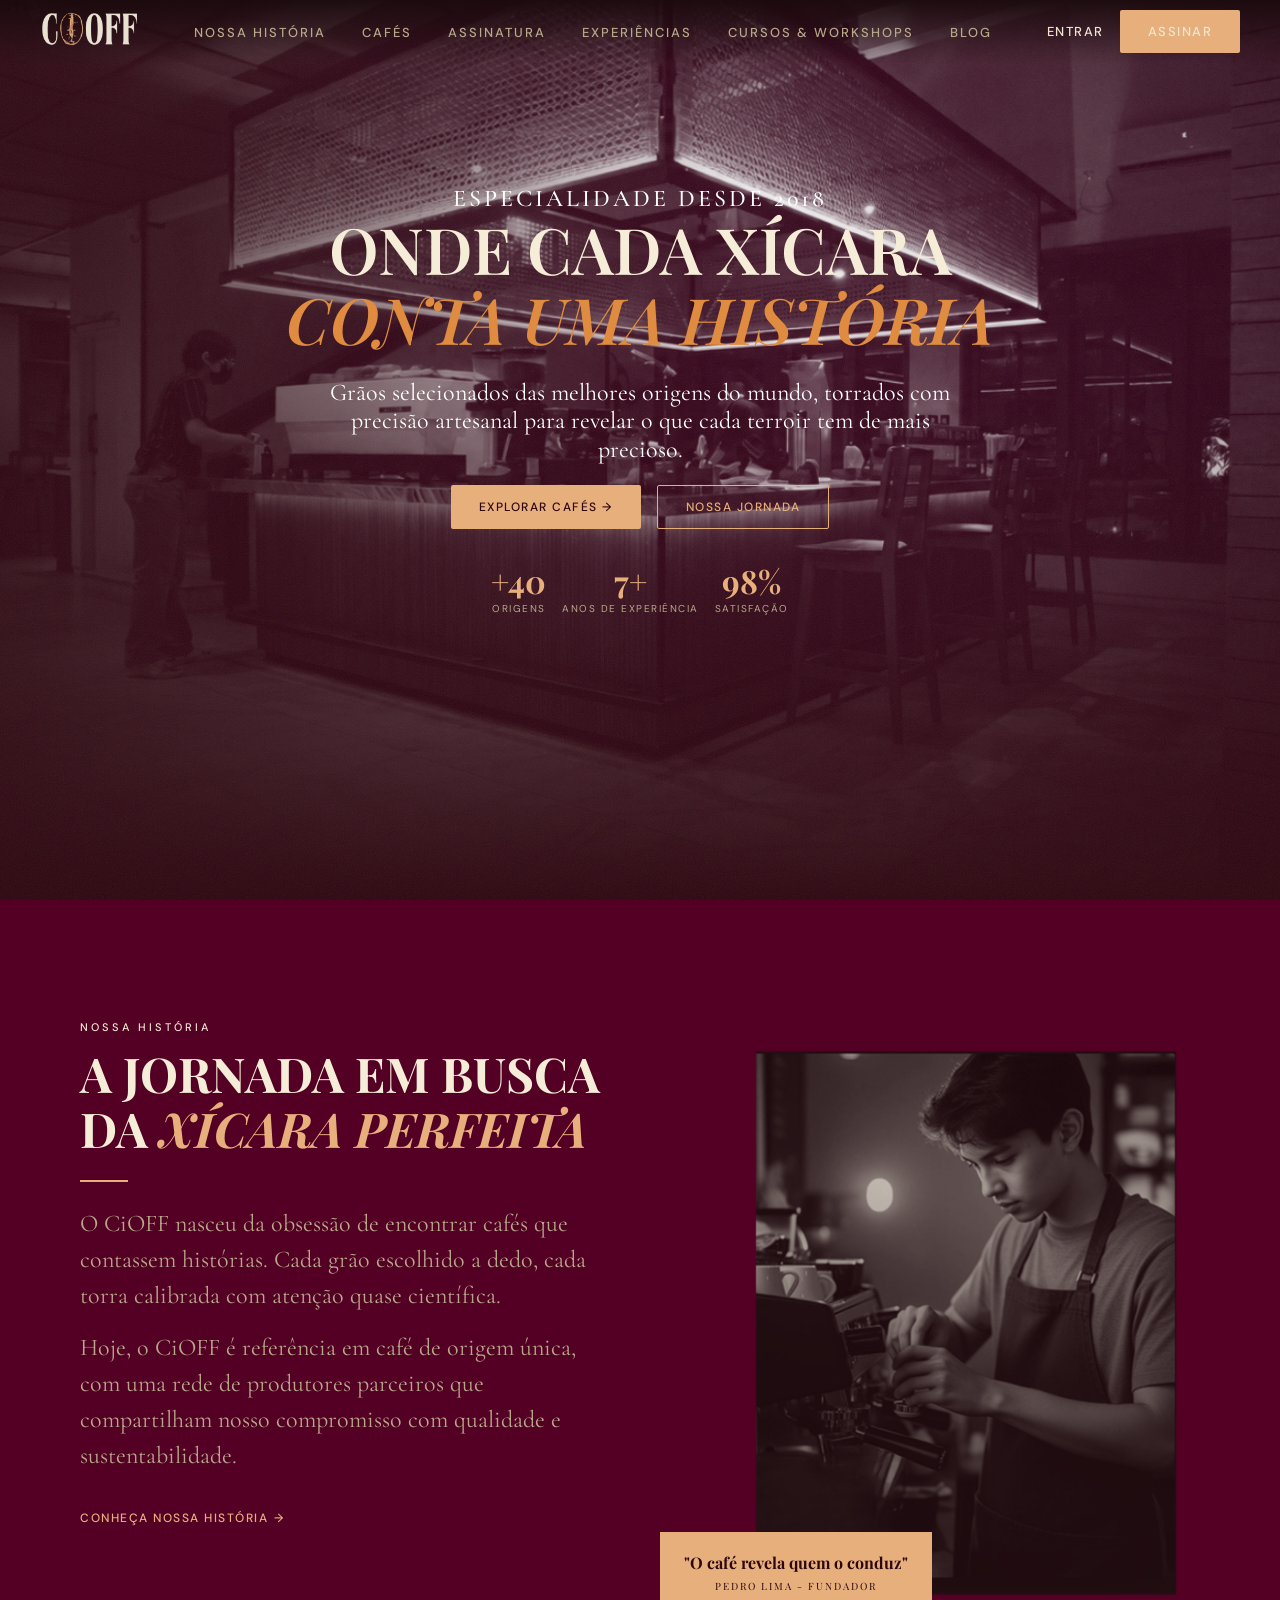
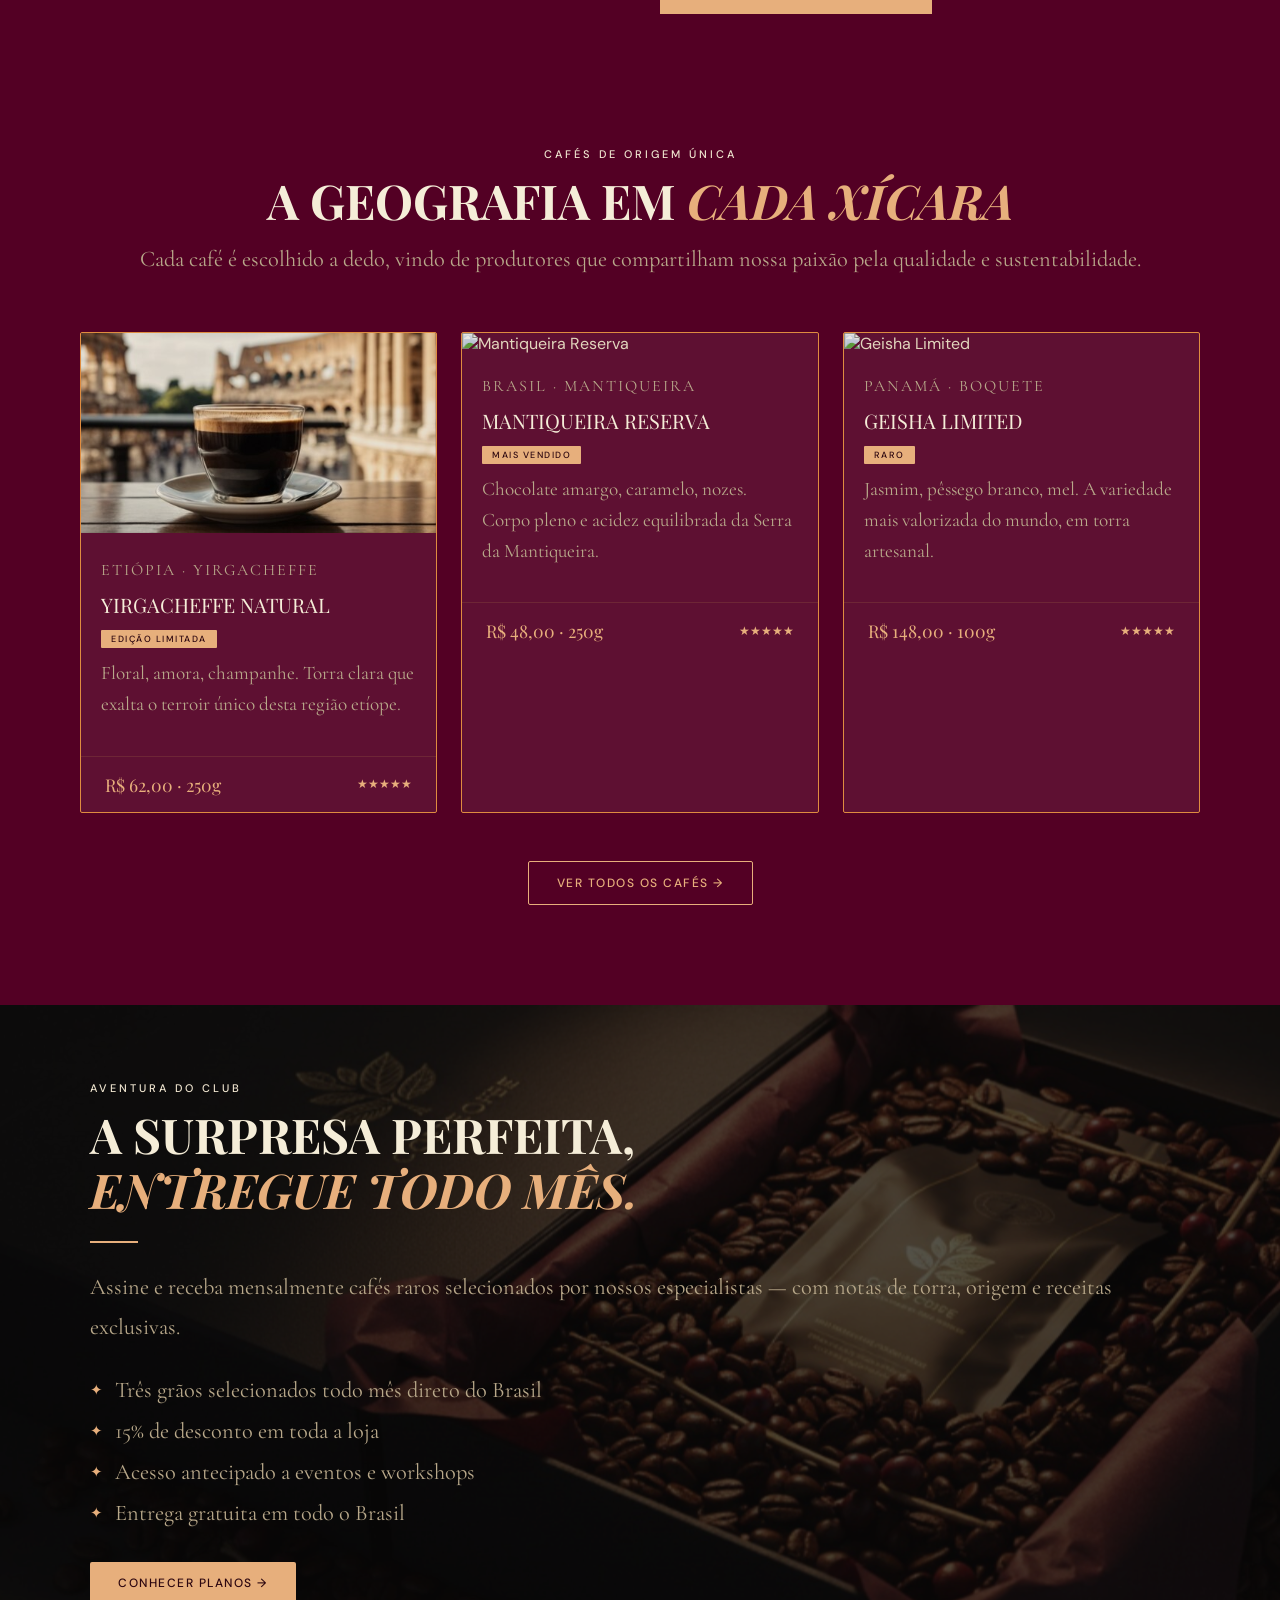
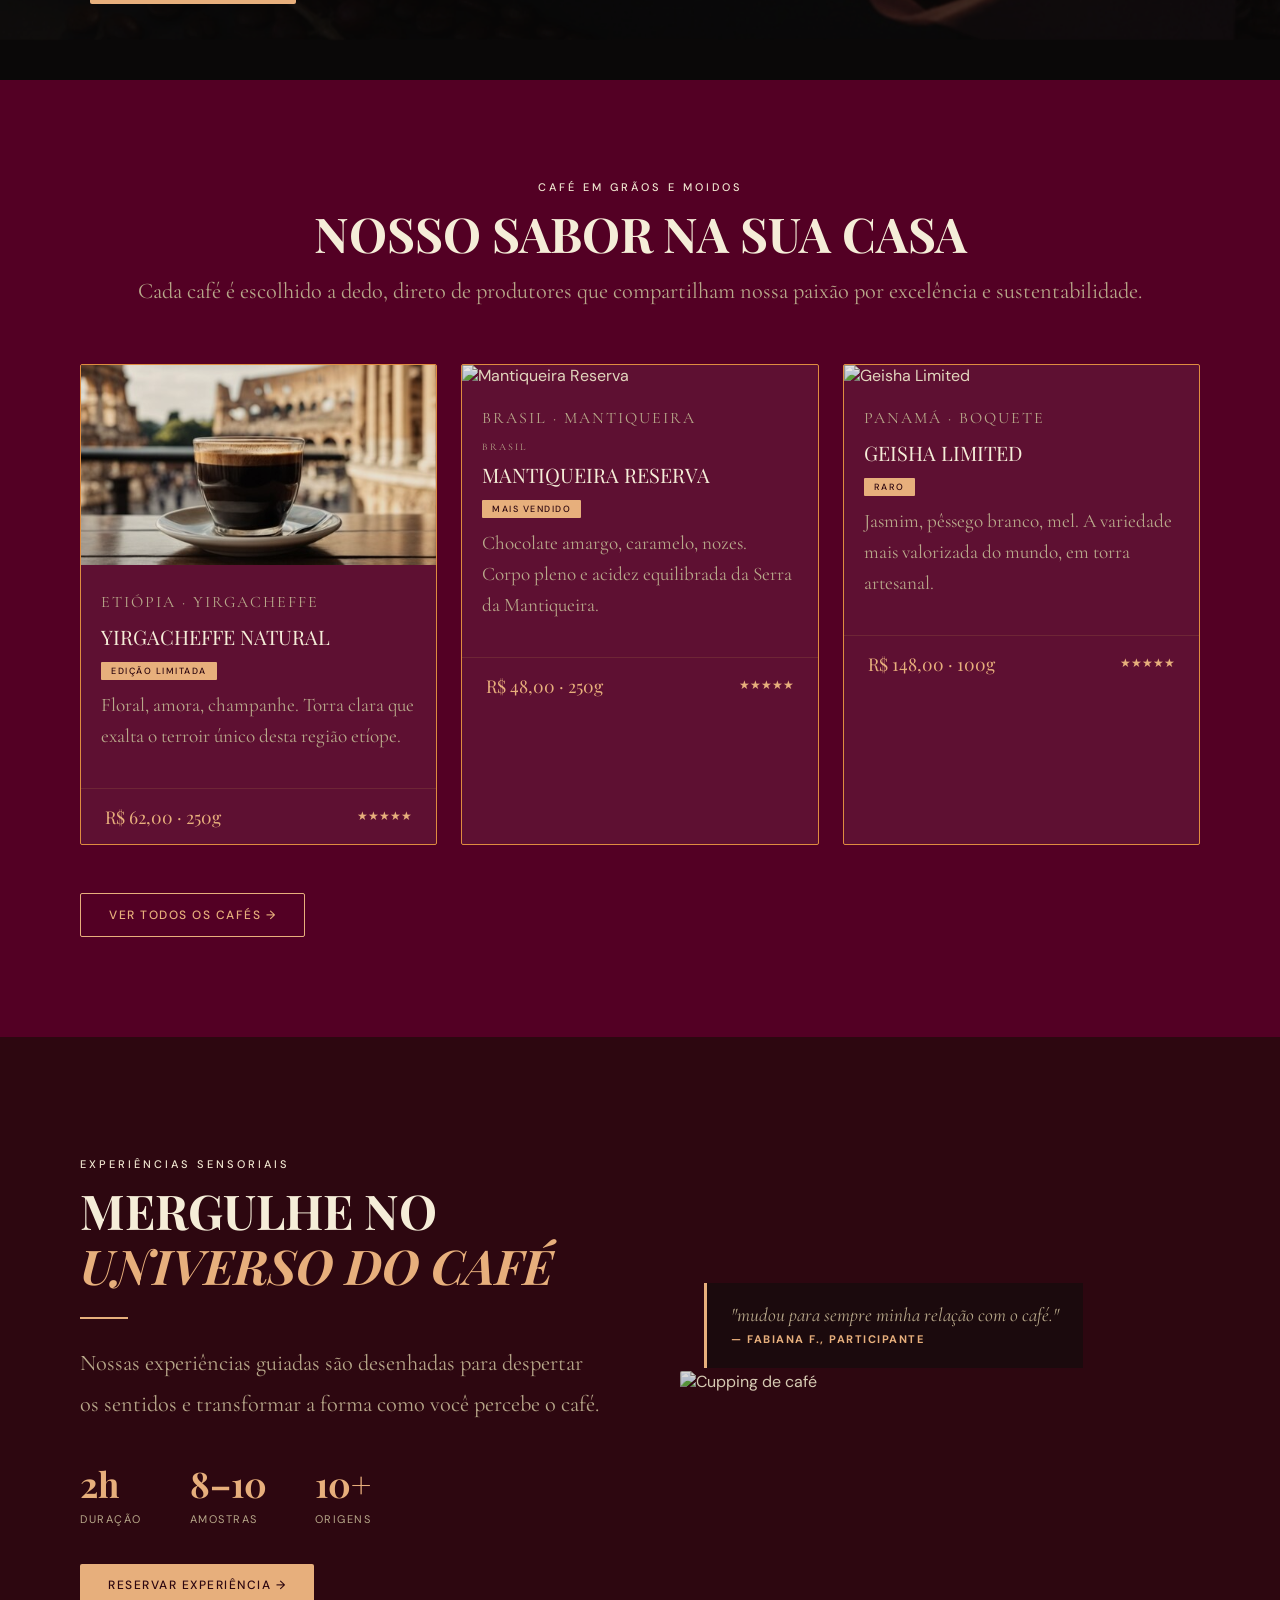
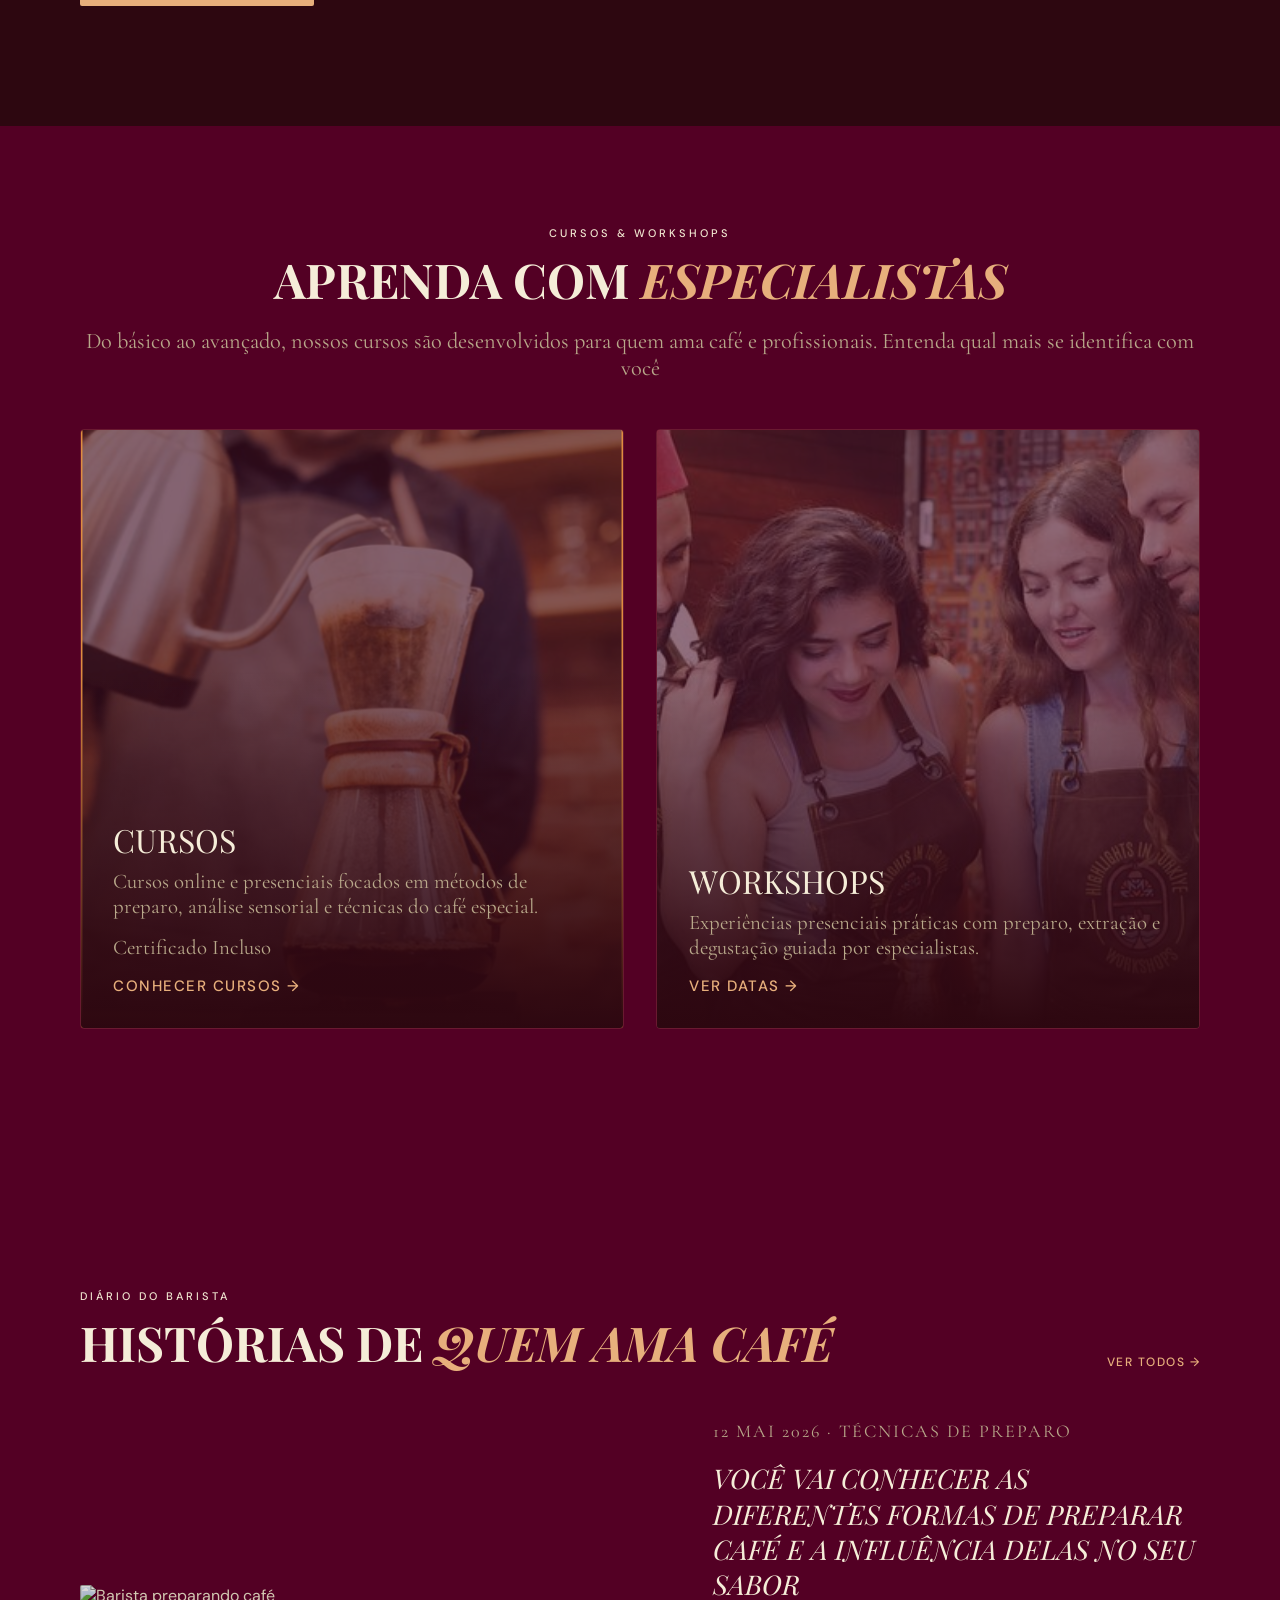
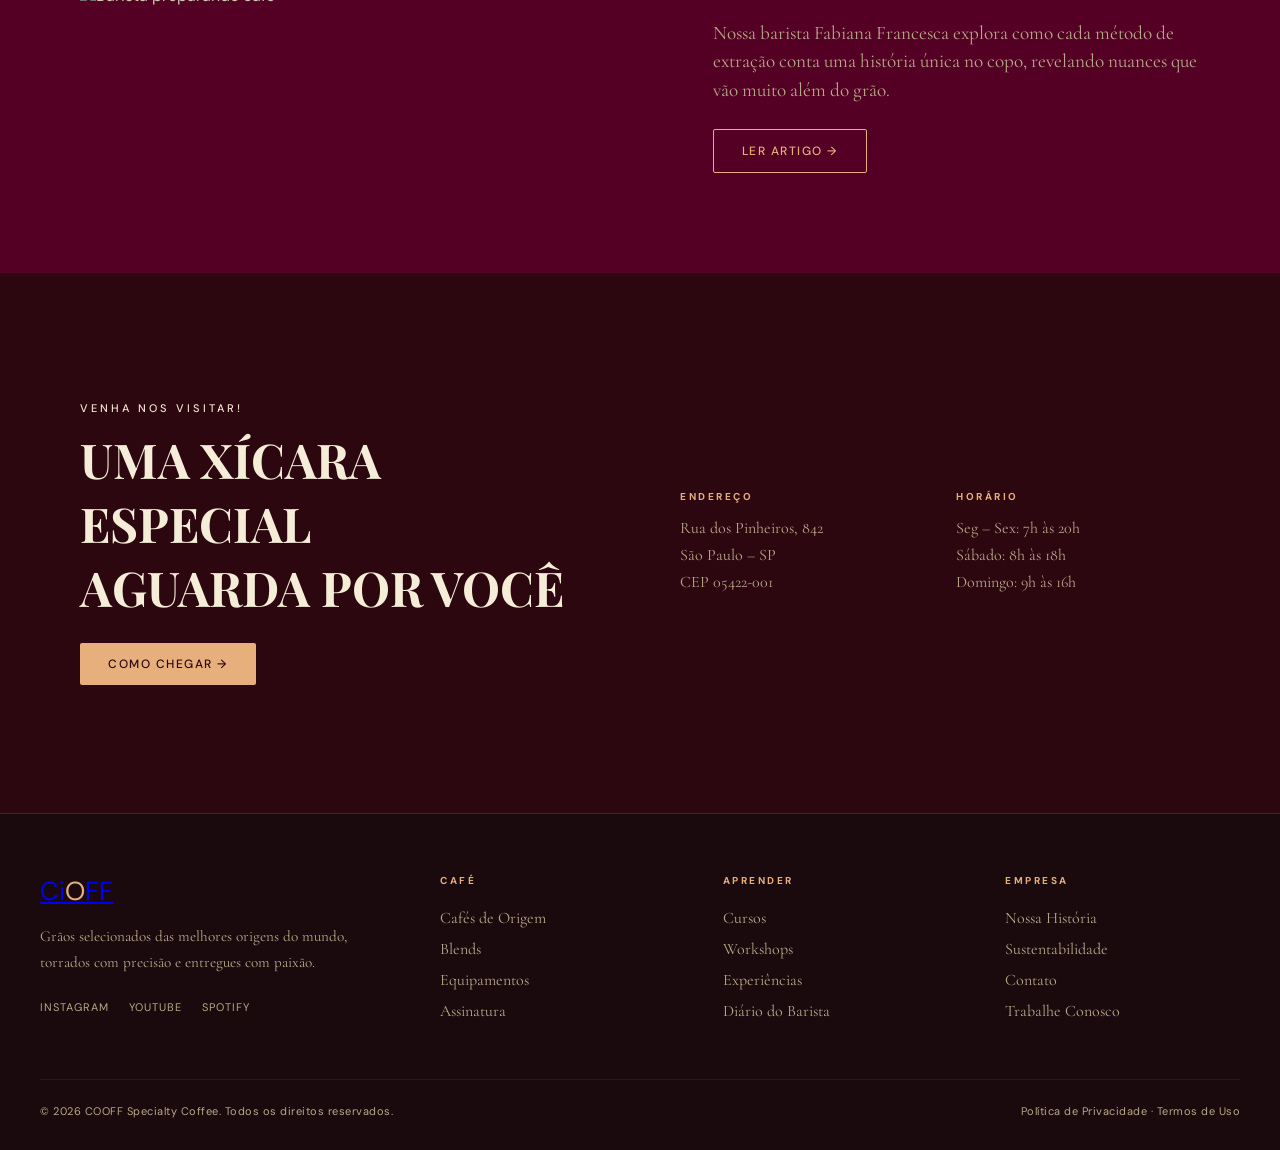
==== commit 03193069: "atualizando textos e estilos nas seções de clube de assinatura e cursos" ====
--- a/index.html
+++ b/index.html
@@ -162,7 +162,7 @@
   </section>
 
   <!-- ===== SHOP ===== -->
-<section class="section-coffee">
+  <section class="section-coffee">
     <div class="container">
       <div class="section-header reveal">
         <p class="section-label">Café em grãos e moidos</p>
@@ -189,11 +189,12 @@
           <img src="img/img_produtos/xic_pais2.svg" alt="Mantiqueira Reserva"/>
           <div class="coffee-card-body">
             <p class="region">Brasil · Mantiqueira</p>
+            <p style="font-size:10px; letter-spacing:2px; text-transform:uppercase; color:var(--text-muted); margin-bottom:6px; margin-top:8px;">Brasil</p>
             <h3>Mantiqueira Reserva</h3>
             <span class="tag">Mais Vendido</span>
             <p style="margin-top:10px; font-size: 1.2rem;">Chocolate amargo, caramelo, nozes. Corpo pleno e acidez equilibrada da Serra da Mantiqueira.</p>
           </div>
-          <div class="coffee-card-footer">
+           <div class="coffee-card-footer">
             <span class="coffee-price">R$ 48,00 · 250g</span>
             <span class="star">★★★★★</span>
           </div>
@@ -212,11 +213,12 @@
           </div>
         </div>
       </div>
-      <div style="text-align:center; margin-top:48px;" class="reveal">
+      <div style="text-align:center; margin-top:48px;" class="reveal"></div>
         <a href="#" class="btn btn-outline">Ver todos os cafés →</a>
       </div>
     </div>
   </section>
+
   <!-- ===== EXPERIÊNCIAS SENSORIAIS ===== -->
   <section id="experiencias">
     <div class="exp-bg"></div>
@@ -268,7 +270,7 @@
       </div>
       <div class="cursos-grid">
         <div class="curso-card reveal reveal-delay-1">
-          <img src="img/img_home/img_curso.svg" alt="Cursos"/>
+           <img src="img/img_home/img_curso.svg" alt="Cursos"/>
           <div class="curso-card-overlay">
             <h3>Cursos</h3>
             <p>Cursos online e presenciais focados em métodos de preparo, análise sensorial e técnicas do café especial.</p>
@@ -277,7 +279,7 @@
           </div>
         </div>
         <div class="curso-card reveal reveal-delay-2">
-          <img src="img/img_home/img_workshop.svg" alt="Workshops"/>
+           <img src="img/img_home/img_workshop.svg" alt="Workshops"/>
           <div class="curso-card-overlay">
             <h3>Workshops</h3>
             <p>Experiências presenciais práticas com preparo, extração e degustação guiada por especialistas.</p>
--- a/style.css
+++ b/style.css
@@ -207,7 +207,6 @@
   align-items: center;
   justify-content: space-between;
   background: linear-gradient(to bottom, rgba(26,10,13,0.95) 0%, transparent 100%);
-
 }
 nav.scrolled { background: rgba(24, 1, 6, 0.527); }
 
@@ -238,7 +237,7 @@
 .hero-content { text-align: center; ;position: relative; z-index: 2; padding: 0 40px 100px; max-width: 900px; animation: fadeUp 1s 0.3s both; }
 .hero-content h1 { text-align: center; font-family: 'Playfair Display', serif; font-size: clamp(2rem, 6vw, 4rem); font-weight: 600; line-height: 1.1; color: var(--cream); margin-bottom: 24px; }
 .hero-content h1 em { color: rgba(223, 140, 64, 1); }
-.hero-content p { margin: auto; text-align: center; font-family: 'Cormorant Garamond', serif; font-size: 1.5rem; color: #ffffff ; line-height: 1.2; max-width: 650px; }
+.hero-content p { margin: auto; text-align: center; font-family: 'Cormorant Garamond', serif; font-size: 1.5rem; color: #ffffff; line-height: 1.2; max-width: 650px; }
 .hero-badges { display: flex; gap: 32px; margin-top: 48px; }
 .hero-badge { text-align: center; display: flex; flex-direction: column; }
 .hero-badge strong { font-family: 'Playfair Display', serif; font-size: 2rem; color: var(--gold); }
@@ -2227,6 +2226,898 @@
   .checkout-footer-grid { grid-template-columns: 1fr; gap: 32px; }
 }
 
+2. HERO HEADER DA LOJA
+   ========================================================================== */
+.loja-hero {
+  padding: 60px 0 40px 0;
+  text-align: center;
+}
+
+.section-label {
+  font-size: 11px;
+  text-transform: uppercase;
+  letter-spacing: 3px;
+  color: var(--accent-gold);
+  margin-bottom: 12px;
+}
+
+.loja-hero-title {
+  font-family: var(--font-serif-title);
+  font-size: 48px;
+  font-weight: 400;
+  margin: 0 0 16px 0;
+}
+
+.loja-hero-title em {
+  font-style: italic;
+  font-family: var(--font-serif-title);
+}
+
+.loja-hero-desc {
+  font-family: var(--font-serif-body);
+  font-size: 18px;
+  max-width: 600px;
+  margin: 0 auto;
+  color: var(--text-muted);
+  line-height: 1.6;
+}
+
+/* ==========================================================================
+   3. SEÇÃO DE FILTROS E CONTAGEM
+   ========================================================================== */
+.loja-filtros {
+  display: flex;
+  justify-content: space-between;
+  align-items: center;
+  flex-wrap: wrap;
+  gap: 20px;
+  margin-bottom: 40px;
+  padding-bottom: 20px;
+}
+
+.loja-filtros-left {
+  display: flex;
+  gap: 12px;
+  flex-wrap: wrap;
+}
+
+.loja-filtro-btn {
+  background: transparent;
+  border: 1px solid var(--border-subtle);
+  color: var(--text-white);
+  padding: 8px 20px;
+  border-radius: 20px;
+  font-size: 12px;
+  text-transform: uppercase;
+  letter-spacing: 1px;
+  cursor: pointer;
+  transition: all 0.3s ease;
+}
+
+.loja-filtro-btn:hover,
+.loja-filtro-btn.active {
+  background-color: rgba(231, 175, 124, 0.15);
+  border-color: var(--accent-gold);
+  color: var(--accent-gold);
+}
+
+.loja-filtros-right {
+  display: flex;
+  align-items: center;
+  gap: 24px;
+}
+
+.loja-ordem-wrap {
+  display: flex;
+  align-items: center;
+  gap: 8px;
+  position: relative;
+}
+
+.loja-ordem-label {
+  font-size: 13px;
+  color: var(--text-muted);
+}
+
+.loja-ordem-select {
+  background: transparent;
+  border: none;
+  color: var(--accent-gold);
+  font-size: 13px;
+  font-weight: 500;
+  cursor: pointer;
+  appearance: none;
+  padding-right: 18px;
+}
+
+.loja-ordem-select focus {
+  outline: none;
+}
+
+.loja-ordem-arrow {
+  position: absolute;
+  right: 0;
+  pointer-events: none;
+  color: var(--accent-gold);
+}
+
+.loja-count {
+  font-size: 13px;
+  color: var(--text-muted);
+}
+
+/* ==========================================================================
+   4. GRID E CARDS DOS PRODUTOS
+   ========================================================================== */
+.loja-grid {
+  display: grid;
+  grid-template-columns: repeat(4, 1max);
+  gap: 24px;
+}
+
+/* Fallback elegante caso a largura não comporte o layout perfeito de 4 colunas */
+@media (min-width: 992px) {
+  .loja-grid {
+    grid-template-columns: repeat(4, 1fr);
+  }
+}
+
+.loja-card {
+  background-color: var(--card-bg-burgundy);
+  border-radius: 4px;
+  overflow: hidden;
+  display: flex;
+  flex-direction: column;
+  transition: transform 0.3s ease, box-shadow 0.3s ease;
+}
+
+.loja-card:hover {
+  transform: translateY(-4px);
+  box-shadow: 0 12px 24px rgba(0, 0, 0, 0.4);
+}
+
+/* Card em Destaque Mais Largo (--wide) */
+.loja-card--wide {
+  grid-column: span 2;
+}
+
+/* Elemento de Wrapper da Imagem */
+.loja-card-img-wrap {
+  position: relative;
+  width: 100%;
+  aspect-ratio: 1 / 1; /* Mantém a imagem perfeitamente quadrada */
+  background-color: #1a0209;
+  overflow: hidden;
+}
+
+/* Ajuste específico para manter o card horizontal de destaque proporcional */
+.loja-card--wide .loja-card-img-wrap {
+  aspect-ratio: 2 / 1;
+}
+
+.loja-card-img {
+  width: 100%;
+  height: 100%;
+  object-fit: cover;
+  transition: transform 0.5s ease;
+}
+
+.loja-card:hover .loja-card-img {
+  transform: scale(1.04);
+}
+
+/* Etiquetas/Tags em cima da foto (Ex: Limited, Novo) */
+.loja-card-tag {
+  position: absolute;
+  top: 12px;
+  left: 12px;
+  background-color: var(--accent-gold);
+  color: var(--bg-dark-burgundy);
+  font-size: 10px;
+  text-transform: uppercase;
+  font-weight: 700;
+  letter-spacing: 1px;
+  padding: 4px 10px;
+  border-radius: 2px;
+  z-index: 2;
+}
+
+/* Camada de Hover e Botão Adicionar à Sacola */
+.loja-card-hover {
+  position: absolute;
+  top: 0;
+  left: 0;
+  width: 100%;
+  height: 100%;
+  background-color: rgba(37, 1, 12, 0.4); /* Overlay leve escuro */
+  display: flex;
+  align-items: flex-end;
+  justify-content: center;
+  padding-bottom: 20px;
+  opacity: 0;
+  transition: opacity 0.3s ease;
+  z-index: 3;
+}
+
+/* Se o card estiver com estado hover ativo estático (conforme print) ou por ação nativa */
+.loja-card:hover .loja-card-hover,
+.loja-card.loja-card--hover .loja-card-hover,
+.loja-card-hover.loja-card-hover--visible {
+  opacity: 1;
+}
+
+.loja-card-add-btn {
+  background-color: var(--text-white);
+  color: var(--bg-dark-burgundy);
+  border: none;
+  width: 90%;
+  padding: 12px;
+  font-size: 11px;
+  font-weight: 700;
+  text-transform: uppercase;
+  letter-spacing: 1px;
+  cursor: pointer;
+  display: flex;
+  align-items: center;
+  justify-content: center;
+  gap: 8px;
+  border-radius: 2px;
+  transition: background-color 0.2s ease, color 0.2s ease;
+}
+
+.loja-card-add-btn:hover {
+  background-color: var(--accent-gold);
+  color: var(--bg-dark-burgundy);
+}
+
+/* Corpo do Texto do Card */
+.loja-card-body {
+  padding: 16px 16px 8px 16px;
+  flex-grow: 1;
+}
+
+.loja-card-origem {
+  font-size: 11px;
+  text-transform: uppercase;
+  letter-spacing: 1px;
+  color: var(--accent-gold);
+  margin: 0 0 6px 0;
+}
+
+.loja-card-nome {
+  font-family: var(--font-serif-title);
+  font-size: 16px;
+  font-weight: 400;
+  margin: 0 0 10px 0;
+  line-height: 1.3;
+}
+
+.loja-card-notas, 
+.loja-card-opcoes {
+  font-size: 12px;
+  color: var(--text-muted);
+  margin: 0 0 4px 0;
+}
+
+.loja-card-peso {
+  float: right;
+  font-weight: 500;
+  color: var(--accent-gold);
+}
+
+/* Rodapé do Card (Intensidade e Preço) */
+.loja-card-footer {
+  padding: 0 16px 16px 16px;
+  display: flex;
+  justify-content: space-between;
+  align-items: center;
+  border-top: 1px solid rgba(255, 255, 255, 0.05);
+  margin-top: auto;
+  padding-top: 12px;
+}
+
+.loja-card-intensidade {
+  display: flex;
+  flex-direction: column;
+  gap: 4px;
+}
+
+.loja-intensidade-label {
+  font-size: 10px;
+  color: rgba(255, 255, 255, 0.4);
+  text-transform: uppercase;
+}
+
+.loja-stars {
+  display: flex;
+  gap: 4px;
+}
+
+.loja-dot {
+  width: 6px;
+  height: 6px;
+  border-radius: 50%;
+  background-color: rgba(255, 255, 255, 0.2);
+}
+
+.loja-dot.filled {
+  background-color: var(--accent-gold);
+}
+
+.loja-card-preco {
+  font-family: var(--font-sans);
+  font-size: 18px;
+  font-weight: 700;
+  color: var(--accent-gold);
+  margin: 0;
+}
+
+.loja-card-preco small {
+  font-size: 12px;
+  font-weight: 400;
+}
+
+/* ==========================================================================
+   5. BOTÃO VER MAIS / PAGINAÇÃO
+   ========================================================================== */
+.loja-mais {
+  text-align: center;
+  margin: 48px 0 60px 0;
+}
+
+.loja-mais-btn {
+  background: transparent;
+  border: 1px solid var(--accent-gold);
+  color: var(--accent-gold);
+  padding: 14px 32px;
+  font-size: 12px;
+  font-weight: bold;
+  text-transform: uppercase;
+  letter-spacing: 2px;
+  cursor: pointer;
+  display: inline-flex;
+  align-items: center;
+  gap: 10px;
+  border-radius: 2px;
+  transition: all 0.3s ease;
+}
+
+.loja-mais-btn:hover {
+  background-color: var(--accent-gold);
+  color: var(--bg-dark-burgundy);
+}
+
+/* ==========================================================================
+   6. ILUSTRAÇÃO VETORIAL DA BASE (BANNER DE TRANSIÇÃO)
+   ========================================================================== */
+.loja-banner-svg {
+  width: 100%;
+  background-color: rgba(231, 175, 124, 0.02);
+  display: block;
+  margin-top: 40px;
+}
+
+.loja-svg-wave {
+  width: 100%;
+  height: auto;
+  display: block;
+}
+
+/* ==========================================================================
+   7. REGRAS DE RESPONSIVIDADE (MOBILE & TABLET)
+   ========================================================================== */
+@media (max-width: 1024px) {
+  .loja-grid {
+    grid-template-columns: repeat(3, 1fr);
+  }
+}
+
+@media (max-width: 768px) {
+  #loja-nav {
+    flex-direction: column;
+    gap: 16px;
+    padding: 20px;
+  }
+  
+  .nav-links {
+    gap: 16px;
+    flex-wrap: wrap;
+    justify-content: center;
+  }
+
+  .loja-grid {
+    grid-template-columns: repeat(2, 1fr);
+  }
+
+  .loja-card--wide {
+    grid-column: span 2;
+  }
+  
+  .loja-hero-title {
+    font-size: 36px;
+  }
+}
+
+@media (max-width: 480px) {
+  .loja-grid {
+    grid-template-columns: 1fr;
+  }
+
+  .loja-card--wide {
+    grid-column: span 1;
+  }
+
+  .loja-card--wide .loja-card-img-wrap {
+    aspect-ratio: 1 / 1;
+  }
+  
+  .loja-filtros {
+    flex-direction: column;
+    align-items: flex-start;
+  }
+}
+
+/* ==========================================================================
+   COOFF — CURSOS & WORKSHOPS CSS
+   ========================================================================== */
+
+/* Garante que o body da página de cursos mantenha a base */
+body.cursos-page {
+  background-color: var(--bg-dark-burgundy);
+  color: var(--text-white);
+  font-family: var(--font-sans);
+}
+
+/* --- HERO SECTION --- */
+.cursos-hero {
+  padding: 80px 0 60px;
+  text-align: center;
+}
+
+.cursos-hero-title {
+  font-family: var(--font-serif-title);
+  font-size: 52px;
+  font-weight: 700;
+  text-transform: uppercase;
+  letter-spacing: 2px;
+  margin: 0 0 24px 0;
+}
+
+.cursos-hero-title em {
+  color: var(--accent-gold);
+  font-style: normal;
+}
+
+.cursos-hero-desc {
+  font-family: var(--font-sans);
+  font-size: 16px;
+  max-width: 650px;
+  margin: 0 auto;
+  color: var(--text-muted);
+  line-height: 1.6;
+}
+
+/* --- GRID DE CURSOS --- */
+.cursos-grid {
+  display: grid;
+  grid-template-columns: repeat(2, 1fr);
+  gap: 32px;
+  padding-bottom: 60px;
+}
+
+/* --- ESTILO DO CARD --- */
+.curso-card {
+  background-color: transparent;
+  border: 1px solid rgba(231, 175, 124, 0.15);
+  border-radius: 4px;
+  overflow: hidden;
+  display: flex;
+  flex-direction: column;
+  transition: transform 0.3s ease, box-shadow 0.3s ease;
+}
+
+.curso-card:hover {
+  transform: translateY(-4px);
+  box-shadow: 0 12px 30px rgba(0, 0, 0, 0.4);
+  border-color: rgba(231, 175, 124, 0.4);
+}
+
+/* Configuração do Destaque Largo */
+.curso-card--wide {
+  grid-column: span 2;
+}
+
+.curso-card-img-wrap {
+  position: relative;
+  width: 100%;
+  aspect-ratio: 16 / 9; /* Mantém a proporção retangular da imagem */
+  overflow: hidden;
+}
+
+/* O card largo pode ter uma altura menor em proporção à largura para não ficar gigante */
+.curso-card--wide .curso-card-img-wrap {
+  aspect-ratio: 21 / 9;
+}
+
+.curso-card-img {
+  width: 100%;
+  height: 100%;
+  object-fit: cover;
+  transition: transform 0.6s ease;
+  /* Simulação do efeito granulado/ruído visto no print, misturando com uma cor base */
+  filter: contrast(1.1) saturate(1.2); 
+}
+
+.curso-card:hover .curso-card-img {
+  transform: scale(1.03);
+}
+
+.curso-tag {
+  position: absolute;
+  top: 20px;
+  left: 20px;
+  background-color: rgba(255,255,255,0.15);
+  backdrop-filter: blur(4px);
+  color: var(--text-white);
+  font-size: 11px;
+  font-weight: 500;
+  text-transform: uppercase;
+  letter-spacing: 1px;
+  padding: 6px 14px;
+  border-radius: 20px;
+  border: 1px solid rgba(255,255,255,0.2);
+}
+
+.curso-card-body {
+  padding: 32px;
+  background-color: var(--card-bg-burgundy);
+  flex-grow: 1;
+  display: flex;
+  flex-direction: column;
+}
+
+.curso-card-nome {
+  font-family: var(--font-serif-title);
+  font-size: 24px;
+  font-weight: 700;
+  margin: 0 0 12px 0;
+  color: var(--text-white);
+}
+
+.curso-card-desc {
+  font-size: 14px;
+  line-height: 1.6;
+  color: var(--text-muted);
+  margin: 0 0 32px 0;
+  flex-grow: 1;
+}
+
+.curso-card-footer {
+  display: flex;
+  justify-content: space-between;
+  align-items: center;
+  border-top: 1px solid rgba(231, 175, 124, 0.1);
+  padding-top: 20px;
+  margin-top: auto;
+}
+
+.curso-info {
+  font-size: 13px;
+  color: var(--text-white);
+  font-weight: 500;
+}
+
+.curso-link {
+  color: var(--accent-gold);
+  text-decoration: none;
+  font-size: 12px;
+  font-weight: 700;
+  text-transform: uppercase;
+  letter-spacing: 1px;
+  transition: opacity 0.3s ease;
+}
+
+.curso-link:hover {
+  opacity: 0.7;
+}
+
+/* --- RESPONSIVIDADE --- */
+@media (max-width: 992px) {
+  .cursos-grid {
+    gap: 20px;
+  }
+  .curso-card-body {
+    padding: 24px;
+  }
+}
+
+@media (max-width: 768px) {
+  .cursos-hero-title {
+    font-size: 36px;
+  }
+  
+  .cursos-grid {
+    grid-template-columns: 1fr; /* Tudo em 1 coluna no mobile */
+  }
+
+  .curso-card--wide {
+    grid-column: span 1; /* Retira o span 2 no mobile */
+  }
+
+  .curso-card--wide .curso-card-img-wrap {
+    aspect-ratio: 16 / 9; /* Volta para a proporção normal */
+  }
+}
+
+/* ==========================================================================
+   COOFF — DETALHES DO PRODUTO CSS
+   ========================================================================== */
+
+body.produto-page {
+  background-color: var(--bg-dark-burgundy);
+  color: var(--text-white);
+  font-family: var(--font-sans);
+}
+
+.produto-main {
+  padding: 60px 24px 100px;
+}
+
+/* Layout em duas colunas */
+.produto-layout {
+  display: grid;
+  grid-template-columns: 1fr 1.3fr;
+  gap: 80px;
+  align-items: flex-start;
+}
+
+/* --- COLUNA ESQUERDA: GALERIA --- */
+.produto-galeria {
+  display: flex;
+  flex-direction: column;
+  gap: 32px;
+}
+
+.produto-img-sq,
+.produto-img-land {
+  width: 100%;
+  object-fit: cover;
+  background-color: #d6e8c8; /* Cor placeholder de fundo baseada na sua imagem */
+  border: 1px solid rgba(231, 175, 124, 0.1);
+}
+
+.produto-img-sq {
+  aspect-ratio: 1 / 1.05;
+}
+
+.produto-img-land {
+  aspect-ratio: 16 / 9;
+}
+
+/* --- COLUNA DIREITA: INFORMAÇÕES --- */
+.produto-header {
+  display: flex;
+  justify-content: space-between;
+  align-items: center;
+  margin-bottom: 32px;
+}
+
+.produto-title {
+  font-family: var(--font-serif-title);
+  font-size: 40px;
+  font-weight: 400;
+  margin: 0;
+  color: var(--text-white);
+}
+
+.produto-next-arrow {
+  color: var(--text-white);
+  transition: transform 0.3s ease, color 0.3s ease;
+  display: flex;
+  align-items: center;
+}
+
+.produto-next-arrow:hover {
+  color: var(--accent-gold);
+  transform: translateX(4px);
+}
+
+/* O truque do divisor de seção com a linha horizontal */
+.produto-section-title {
+  display: flex;
+  align-items: center;
+  gap: 16px;
+  font-size: 11px;
+  text-transform: uppercase;
+  color: var(--text-white);
+  letter-spacing: 1.5px;
+  margin: 32px 0 16px 0;
+  white-space: nowrap;
+}
+
+.produto-section-title::after {
+  content: '';
+  flex: 1;
+  height: 1px;
+  background-color: rgba(231, 175, 124, 0.25);
+}
+
+.produto-desc-text {
+  font-size: 13px;
+  line-height: 1.6;
+  color: var(--text-white);
+  margin: 0;
+}
+
+/* Tabela de Informações */
+.produto-specs {
+  display: flex;
+  flex-direction: column;
+  gap: 12px;
+}
+
+.produto-spec-row {
+  display: flex;
+  justify-content: space-between;
+  align-items: center;
+  font-size: 12px;
+}
+
+.produto-spec-label {
+  color: var(--accent-gold);
+}
+
+.produto-spec-value {
+  color: var(--text-white);
+  text-align: right;
+  max-width: 60%;
+}
+
+/* Grid de Tamanho e Moagem */
+.produto-options-grid {
+  display: grid;
+  grid-template-columns: 1fr 1fr;
+  gap: 40px;
+}
+
+.produto-btn-group {
+  display: flex;
+  gap: 16px;
+}
+
+.produto-opt-btn {
+  flex: 1;
+  background: transparent;
+  border: 1px solid rgba(231, 175, 124, 0.3);
+  color: var(--text-white);
+  padding: 12px;
+  font-family: var(--font-sans);
+  font-size: 13px;
+  font-weight: 500;
+  cursor: pointer;
+  transition: all 0.3s ease;
+}
+
+.produto-opt-btn:hover,
+.produto-opt-btn.active {
+  border-color: var(--accent-gold);
+  background-color: rgba(231, 175, 124, 0.08);
+}
+
+/* Linha de Quantidade e Preço */
+.produto-action-row {
+  display: flex;
+  justify-content: space-between;
+  align-items: flex-end;
+  margin-bottom: 32px;
+}
+
+.produto-qty-selector {
+  display: inline-flex;
+  align-items: center;
+  border: 1px solid rgba(231, 175, 124, 0.3);
+  padding: 6px 12px;
+  min-width: 120px;
+  justify-content: space-between;
+}
+
+.qty-btn {
+  background: none;
+  border: none;
+  color: var(--text-white);
+  font-size: 16px;
+  font-weight: bold;
+  cursor: pointer;
+  padding: 4px;
+}
+
+.qty-btn:hover {
+  color: var(--accent-gold);
+}
+
+.qty-val {
+  font-size: 14px;
+  font-weight: 700;
+  color: var(--text-white);
+}
+
+.produto-price {
+  font-family: var(--font-serif-title);
+  font-size: 42px;
+  font-weight: 700;
+  color: var(--text-white);
+  line-height: 1;
+}
+
+/* Botões de Ação Final */
+.produto-buy-actions {
+  display: flex;
+  gap: 16px;
+}
+
+.produto-buy-btn {
+  flex: 1;
+  background-color: #6a361c; /* Tom marrom quente da imagem */
+  border: 1px solid rgba(231, 175, 124, 0.2);
+  color: var(--text-white);
+  padding: 16px;
+  font-size: 12px;
+  font-weight: 700;
+  text-transform: uppercase;
+  letter-spacing: 1px;
+  cursor: pointer;
+  transition: background-color 0.3s ease, transform 0.2s ease;
+}
+
+.produto-buy-btn:hover {
+  background-color: #824222;
+  transform: translateY(-2px);
+}
+
+/* --- RESPONSIVIDADE --- */
+@media (max-width: 992px) {
+  .produto-layout {
+    grid-template-columns: 1fr;
+    gap: 48px;
+  }
+  
+  .produto-galeria {
+    flex-direction: row;
+  }
+  
+  .produto-img-sq,
+  .produto-img-land {
+    aspect-ratio: 1 / 1;
+    width: 50%;
+  }
+}
+
+@media (max-width: 600px) {
+  .produto-galeria {
+    flex-direction: column;
+  }
+  
+  .produto-img-sq,
+  .produto-img-land {
+    width: 100%;
+  }
+
+  .produto-options-grid {
+    grid-template-columns: 1fr;
+    gap: 16px;
+  }
+  
+  .produto-action-row {
+    flex-direction: column;
+    align-items: flex-start;
+    gap: 24px;
+  }
+  
+  .produto-buy-actions {
+    flex-direction: column;
+  }
+}
+
 /* ============================================================
    RESPONSIVIDADE
    Breakpoint único em 900px: split-screen vira coluna.
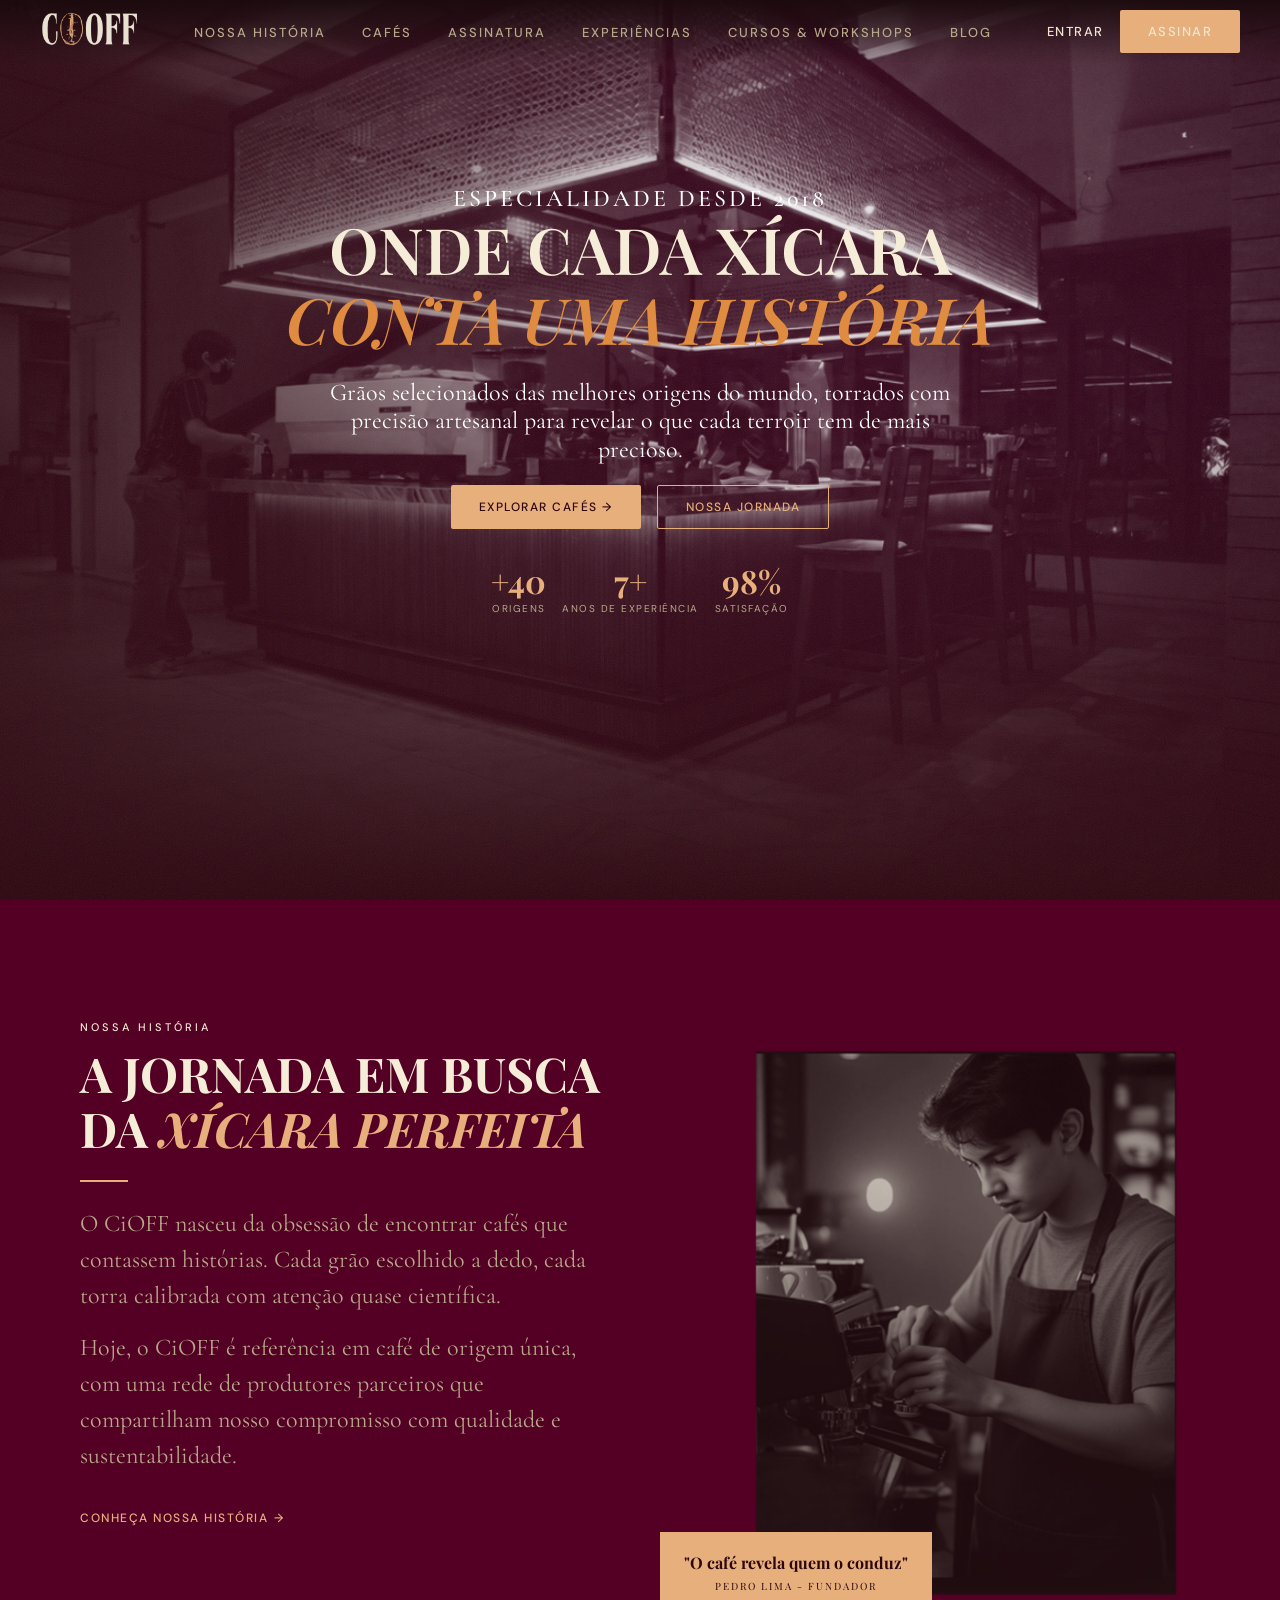
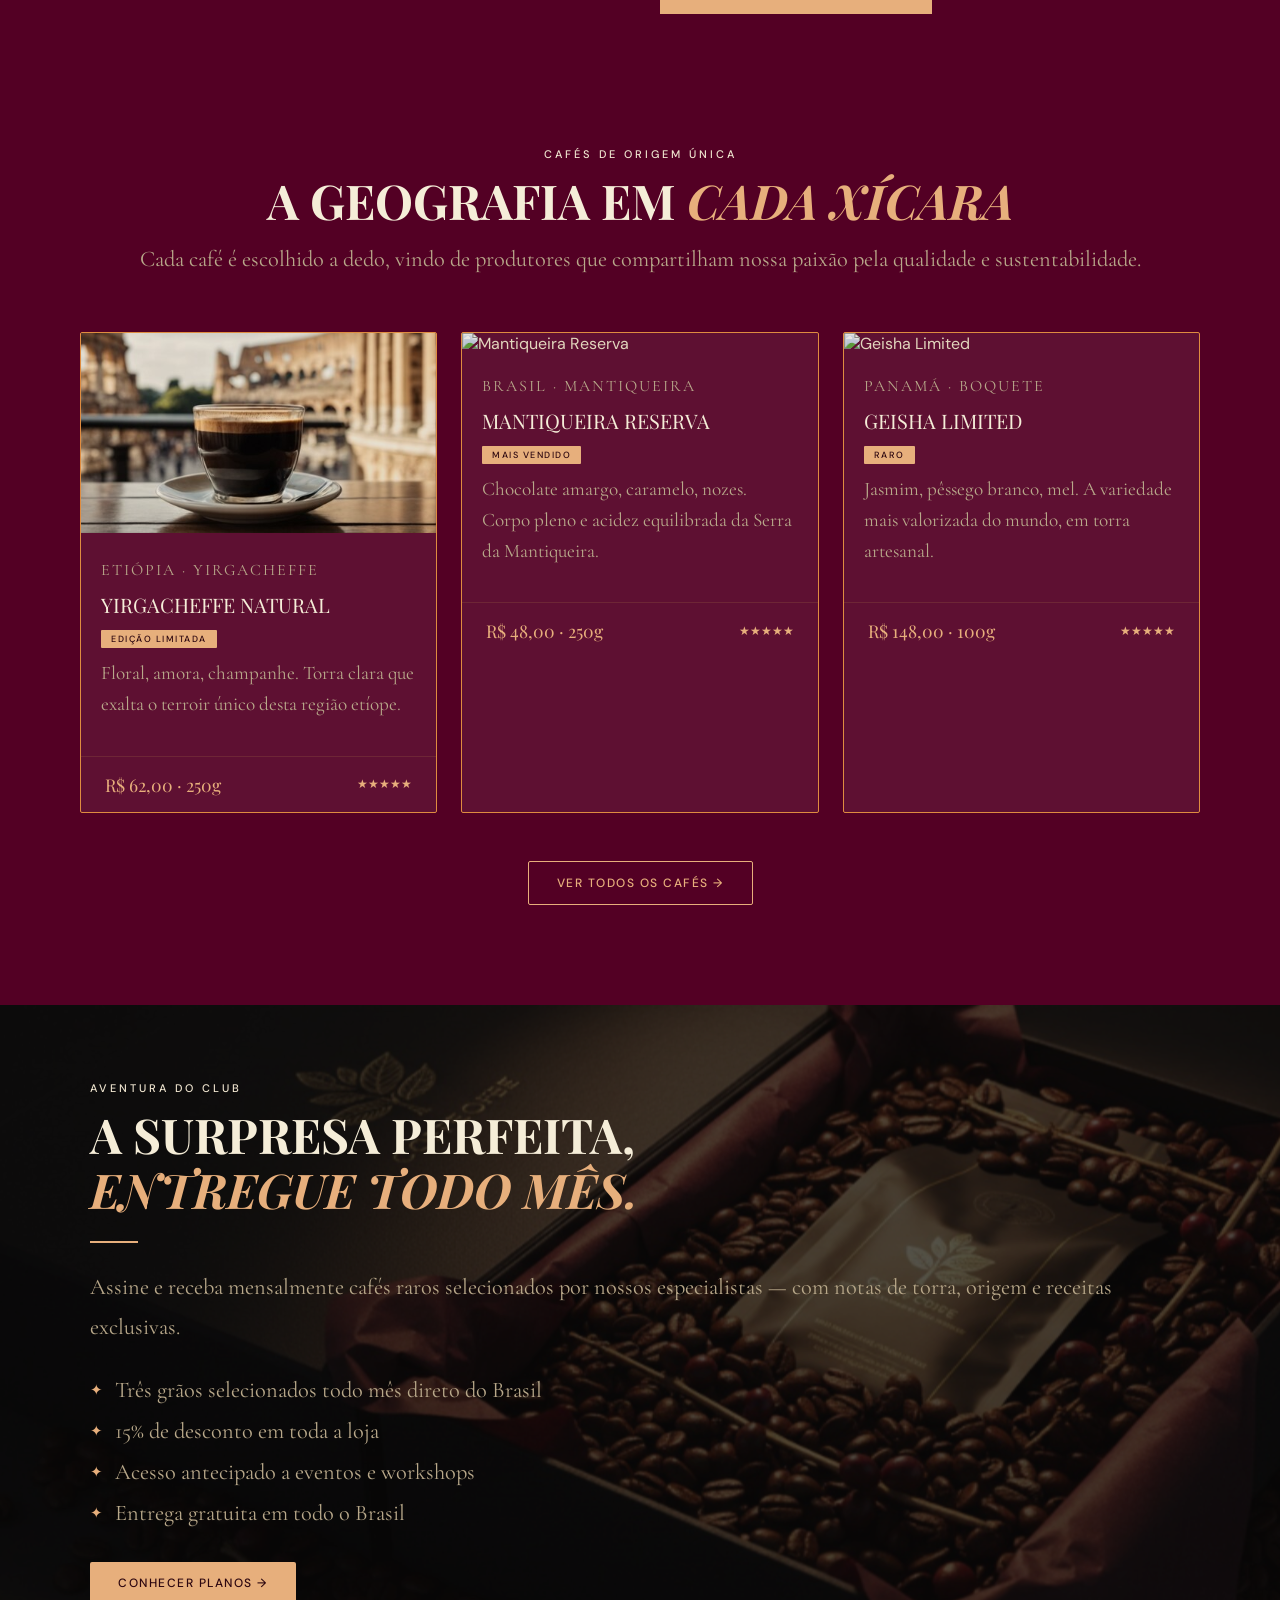
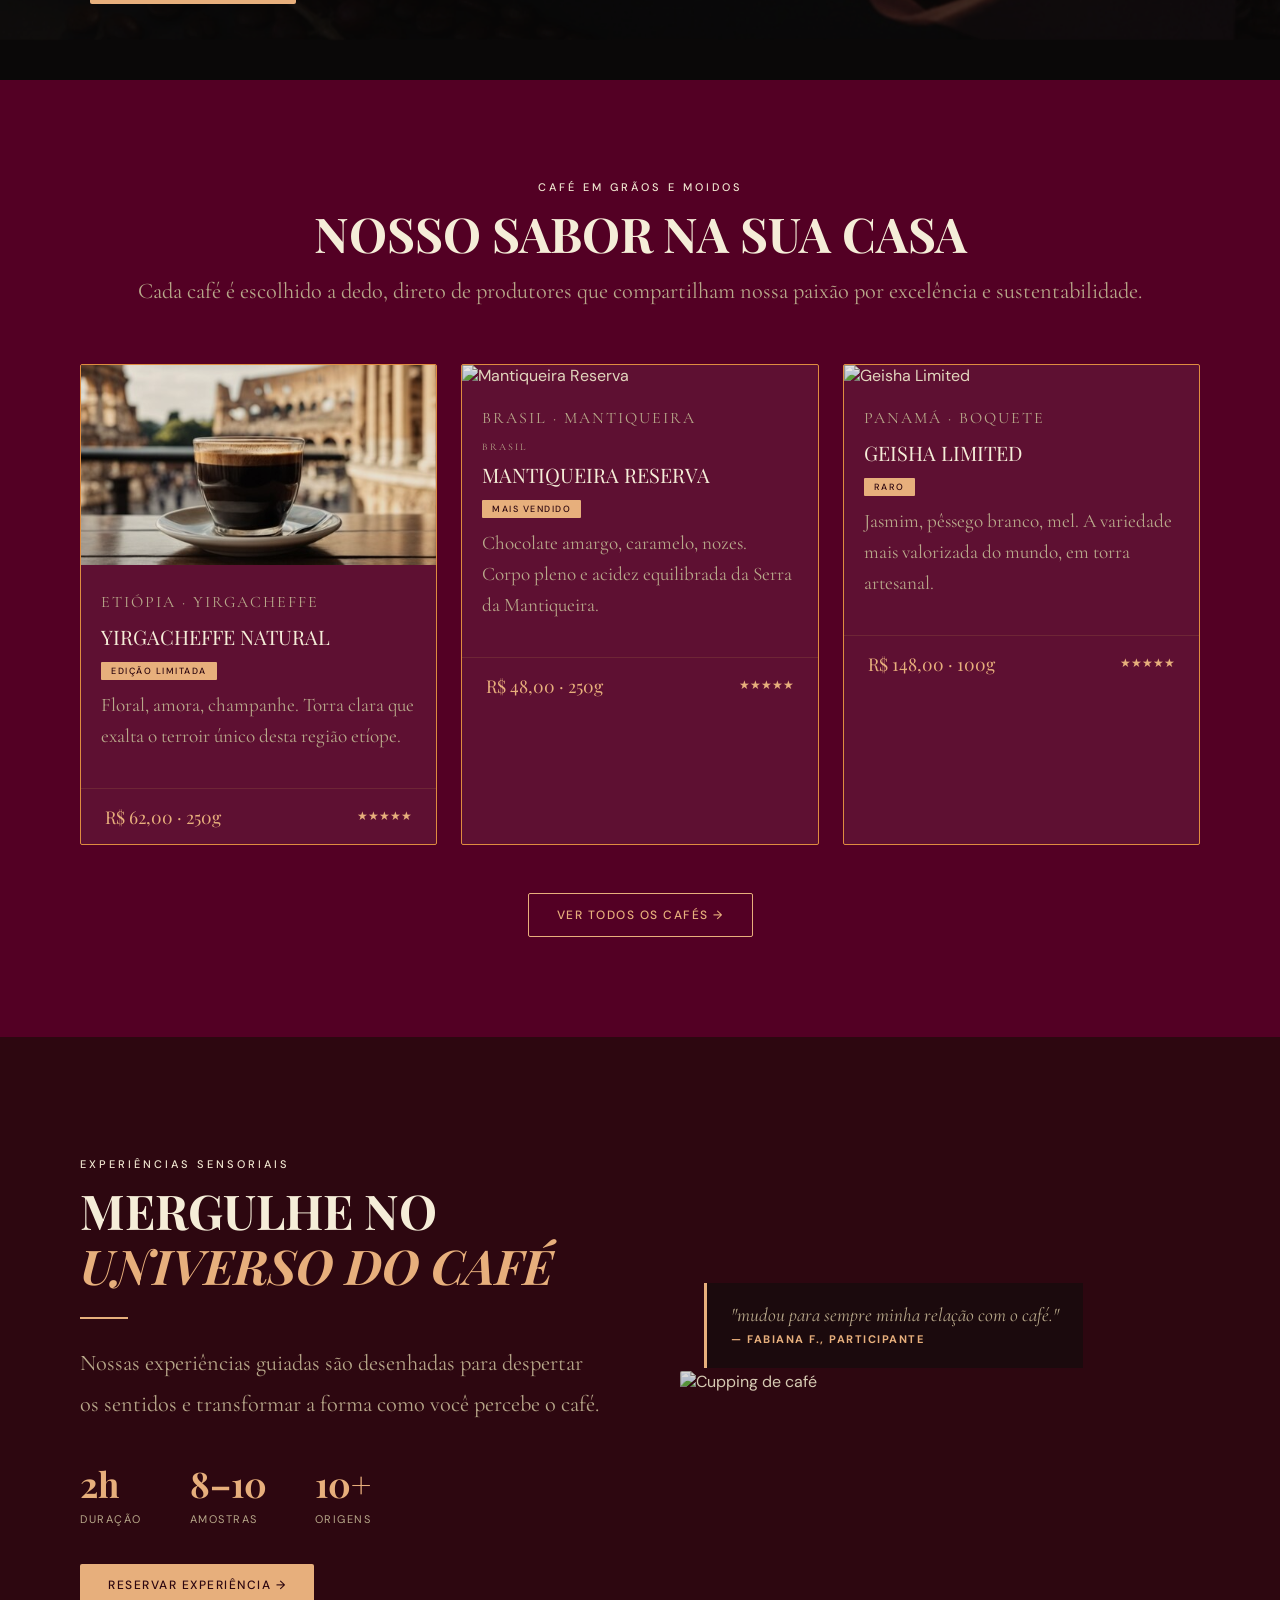
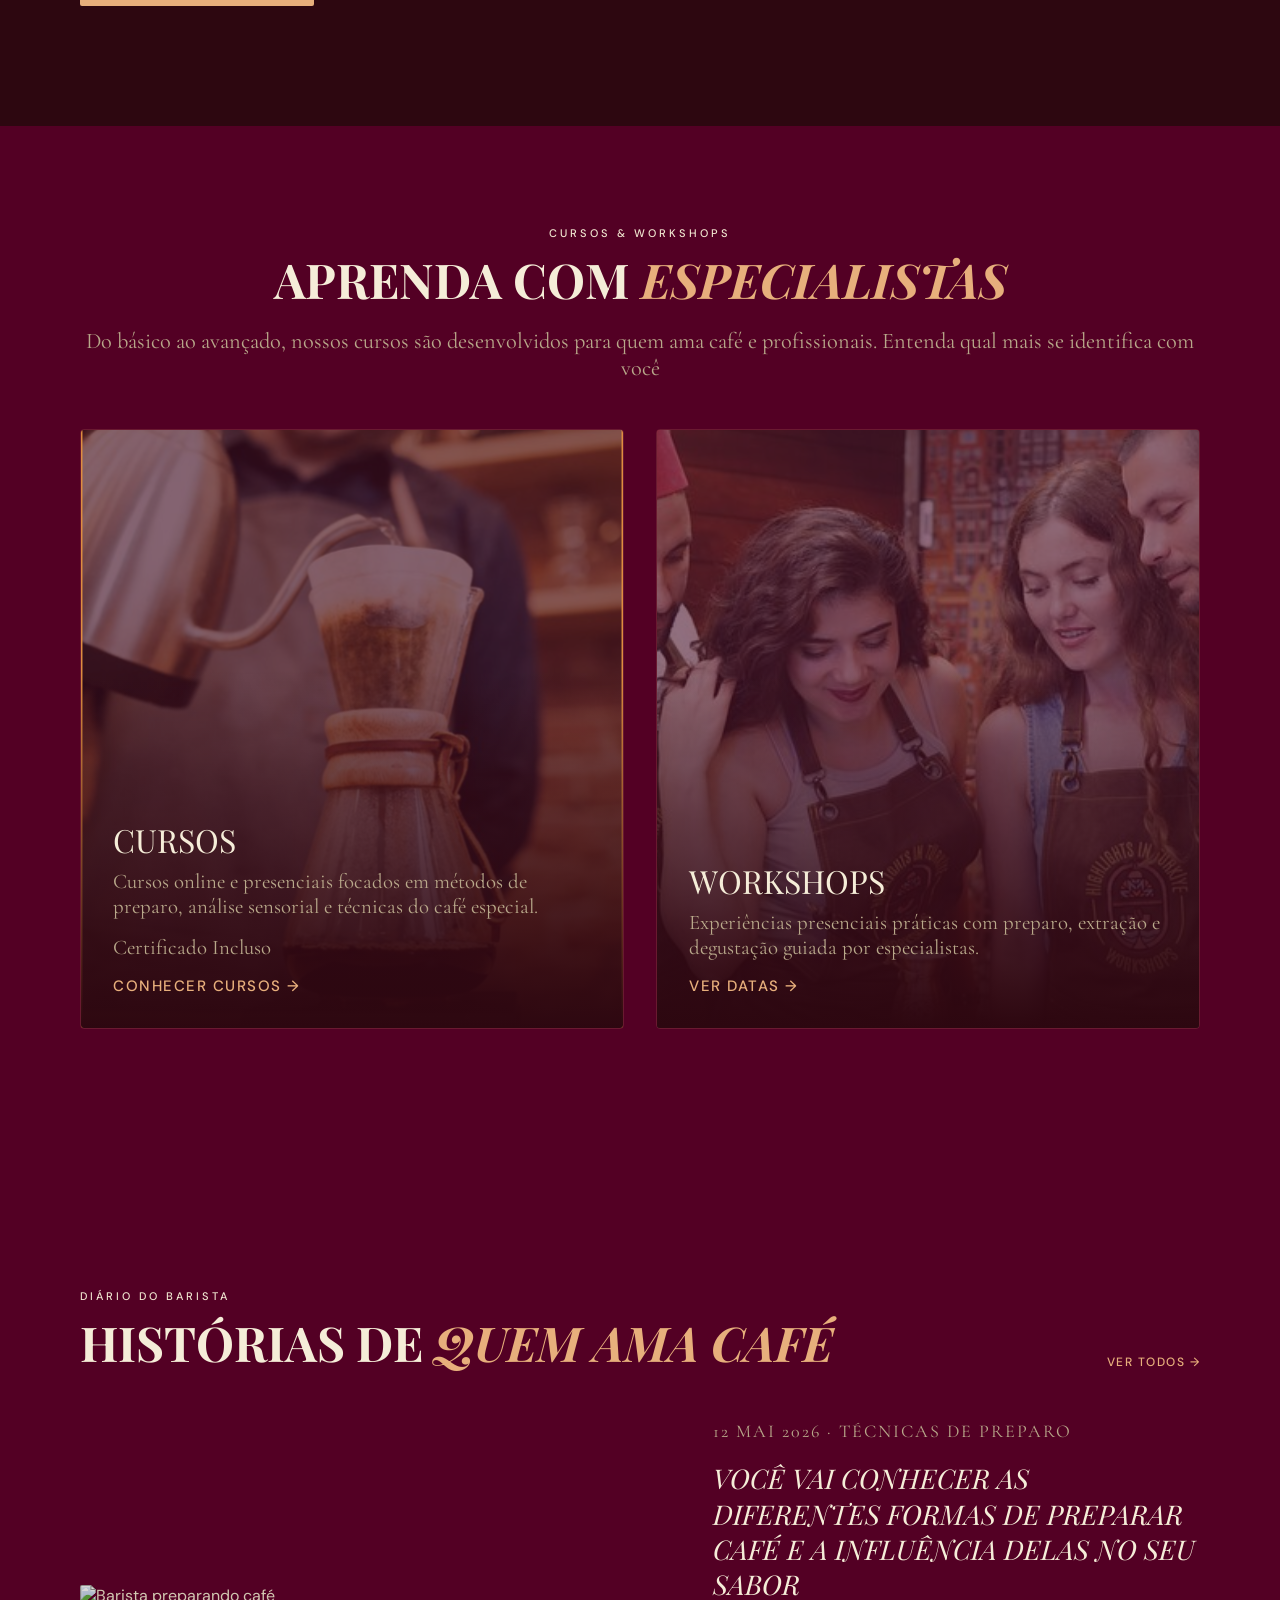
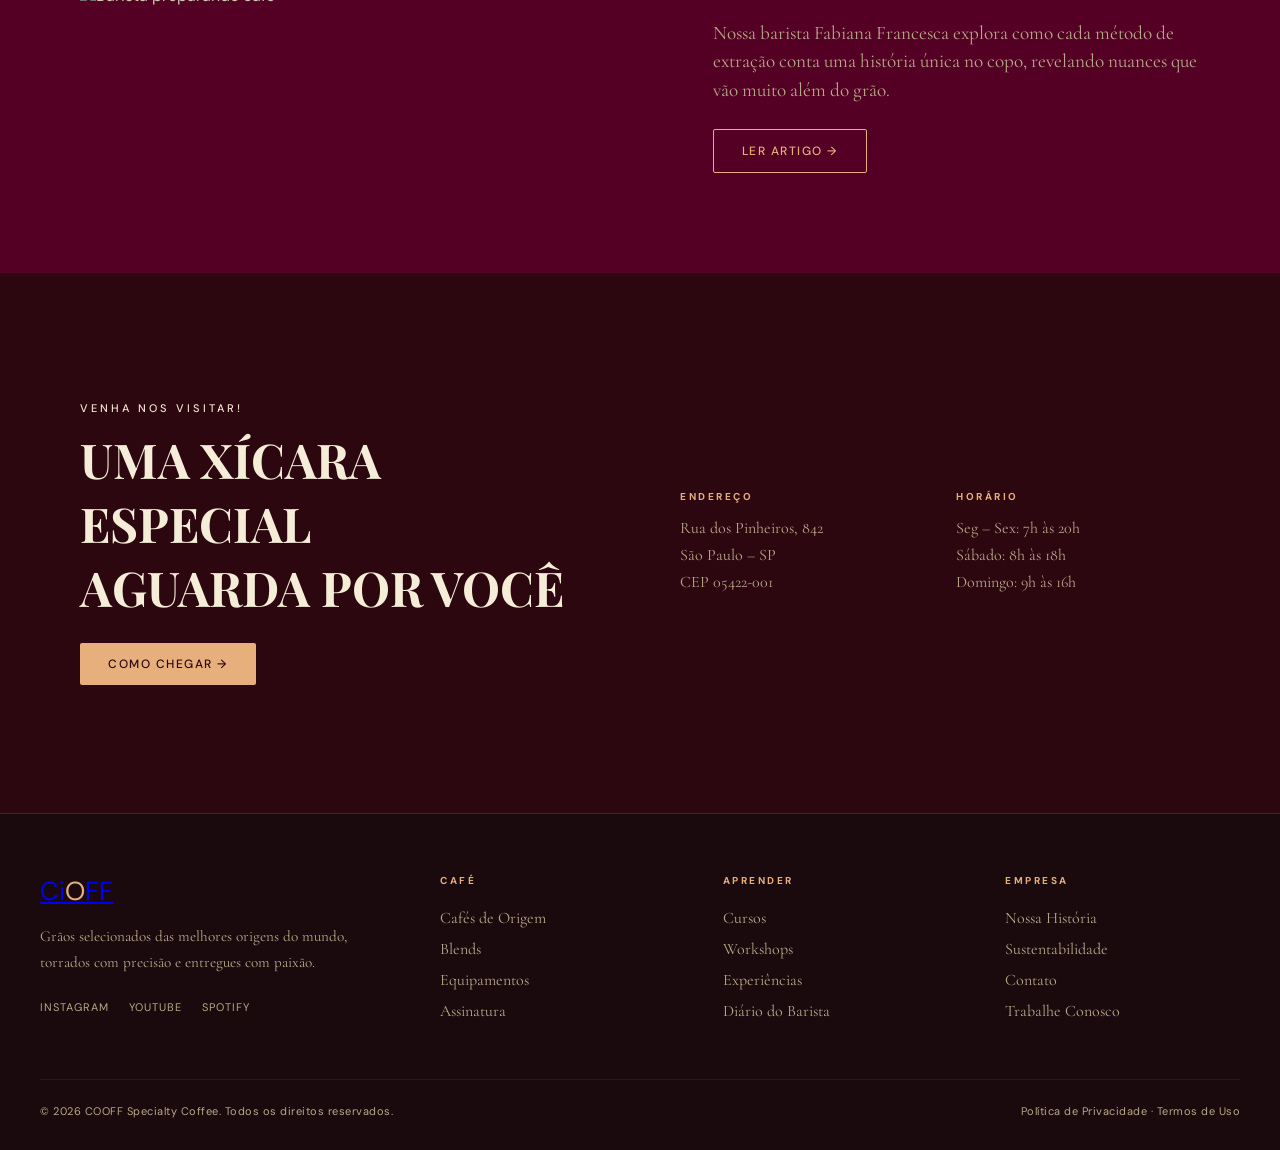
==== commit 30996138: "Merge branch 'main' into jv" ====
--- a/index.html
+++ b/index.html
@@ -162,7 +162,7 @@
   </section>
 
   <!-- ===== SHOP ===== -->
-  <section class="section-coffee">
+<section class="section-coffee">
     <div class="container">
       <div class="section-header reveal">
         <p class="section-label">Café em grãos e moidos</p>
@@ -194,7 +194,7 @@
             <span class="tag">Mais Vendido</span>
             <p style="margin-top:10px; font-size: 1.2rem;">Chocolate amargo, caramelo, nozes. Corpo pleno e acidez equilibrada da Serra da Mantiqueira.</p>
           </div>
-           <div class="coffee-card-footer">
+          <div class="coffee-card-footer">
             <span class="coffee-price">R$ 48,00 · 250g</span>
             <span class="star">★★★★★</span>
           </div>
@@ -213,12 +213,11 @@
           </div>
         </div>
       </div>
-      <div style="text-align:center; margin-top:48px;" class="reveal"></div>
+      <div style="text-align:center; margin-top:48px;" class="reveal">
         <a href="#" class="btn btn-outline">Ver todos os cafés →</a>
       </div>
     </div>
   </section>
-
   <!-- ===== EXPERIÊNCIAS SENSORIAIS ===== -->
   <section id="experiencias">
     <div class="exp-bg"></div>
@@ -270,7 +269,7 @@
       </div>
       <div class="cursos-grid">
         <div class="curso-card reveal reveal-delay-1">
-           <img src="img/img_home/img_curso.svg" alt="Cursos"/>
+          <img src="img/img_home/img_curso.svg" alt="Cursos"/>
           <div class="curso-card-overlay">
             <h3>Cursos</h3>
             <p>Cursos online e presenciais focados em métodos de preparo, análise sensorial e técnicas do café especial.</p>
@@ -279,7 +278,7 @@
           </div>
         </div>
         <div class="curso-card reveal reveal-delay-2">
-           <img src="img/img_home/img_workshop.svg" alt="Workshops"/>
+          <img src="img/img_home/img_workshop.svg" alt="Workshops"/>
           <div class="curso-card-overlay">
             <h3>Workshops</h3>
             <p>Experiências presenciais práticas com preparo, extração e degustação guiada por especialistas.</p>
--- a/style.css
+++ b/style.css
@@ -207,6 +207,7 @@
   align-items: center;
   justify-content: space-between;
   background: linear-gradient(to bottom, rgba(26,10,13,0.95) 0%, transparent 100%);
+
 }
 nav.scrolled { background: rgba(24, 1, 6, 0.527); }
 
@@ -237,7 +238,7 @@
 .hero-content { text-align: center; ;position: relative; z-index: 2; padding: 0 40px 100px; max-width: 900px; animation: fadeUp 1s 0.3s both; }
 .hero-content h1 { text-align: center; font-family: 'Playfair Display', serif; font-size: clamp(2rem, 6vw, 4rem); font-weight: 600; line-height: 1.1; color: var(--cream); margin-bottom: 24px; }
 .hero-content h1 em { color: rgba(223, 140, 64, 1); }
-.hero-content p { margin: auto; text-align: center; font-family: 'Cormorant Garamond', serif; font-size: 1.5rem; color: #ffffff; line-height: 1.2; max-width: 650px; }
+.hero-content p { margin: auto; text-align: center; font-family: 'Cormorant Garamond', serif; font-size: 1.5rem; color: #ffffff ; line-height: 1.2; max-width: 650px; }
 .hero-badges { display: flex; gap: 32px; margin-top: 48px; }
 .hero-badge { text-align: center; display: flex; flex-direction: column; }
 .hero-badge strong { font-family: 'Playfair Display', serif; font-size: 2rem; color: var(--gold); }
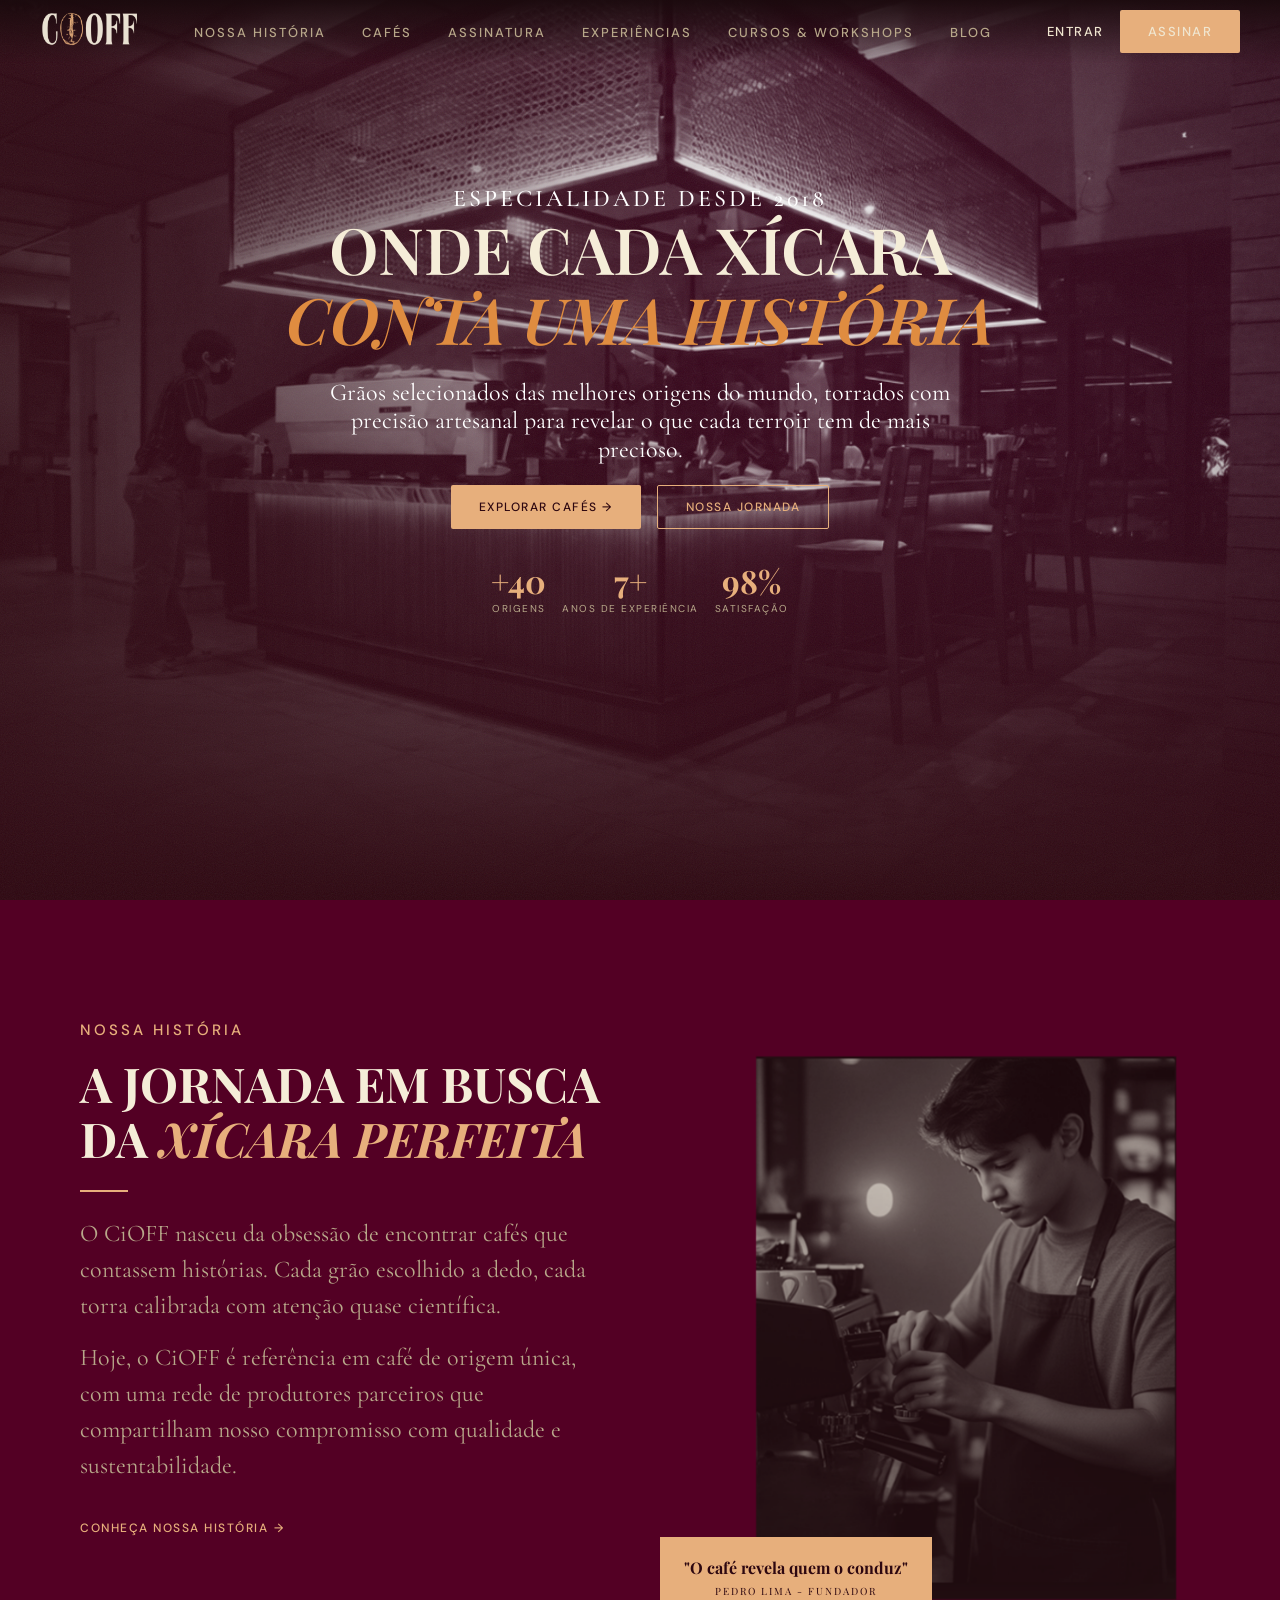
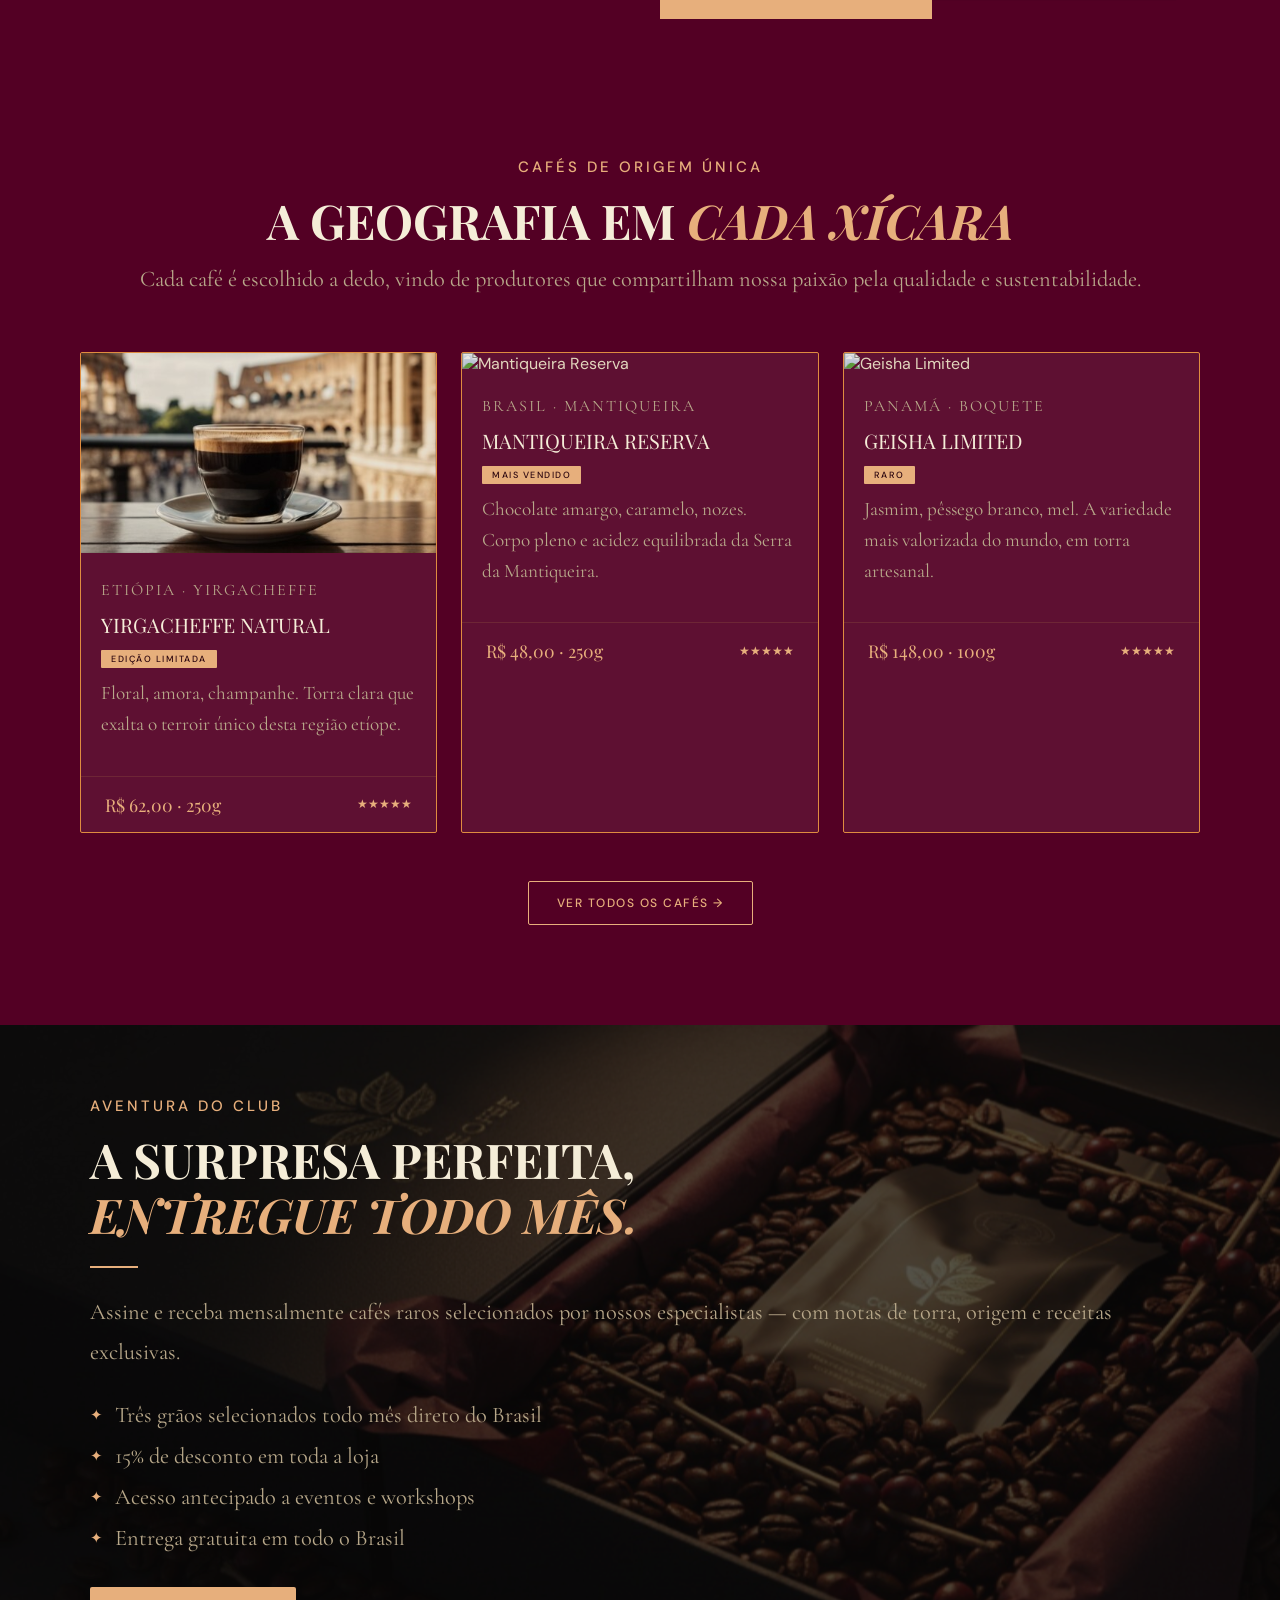
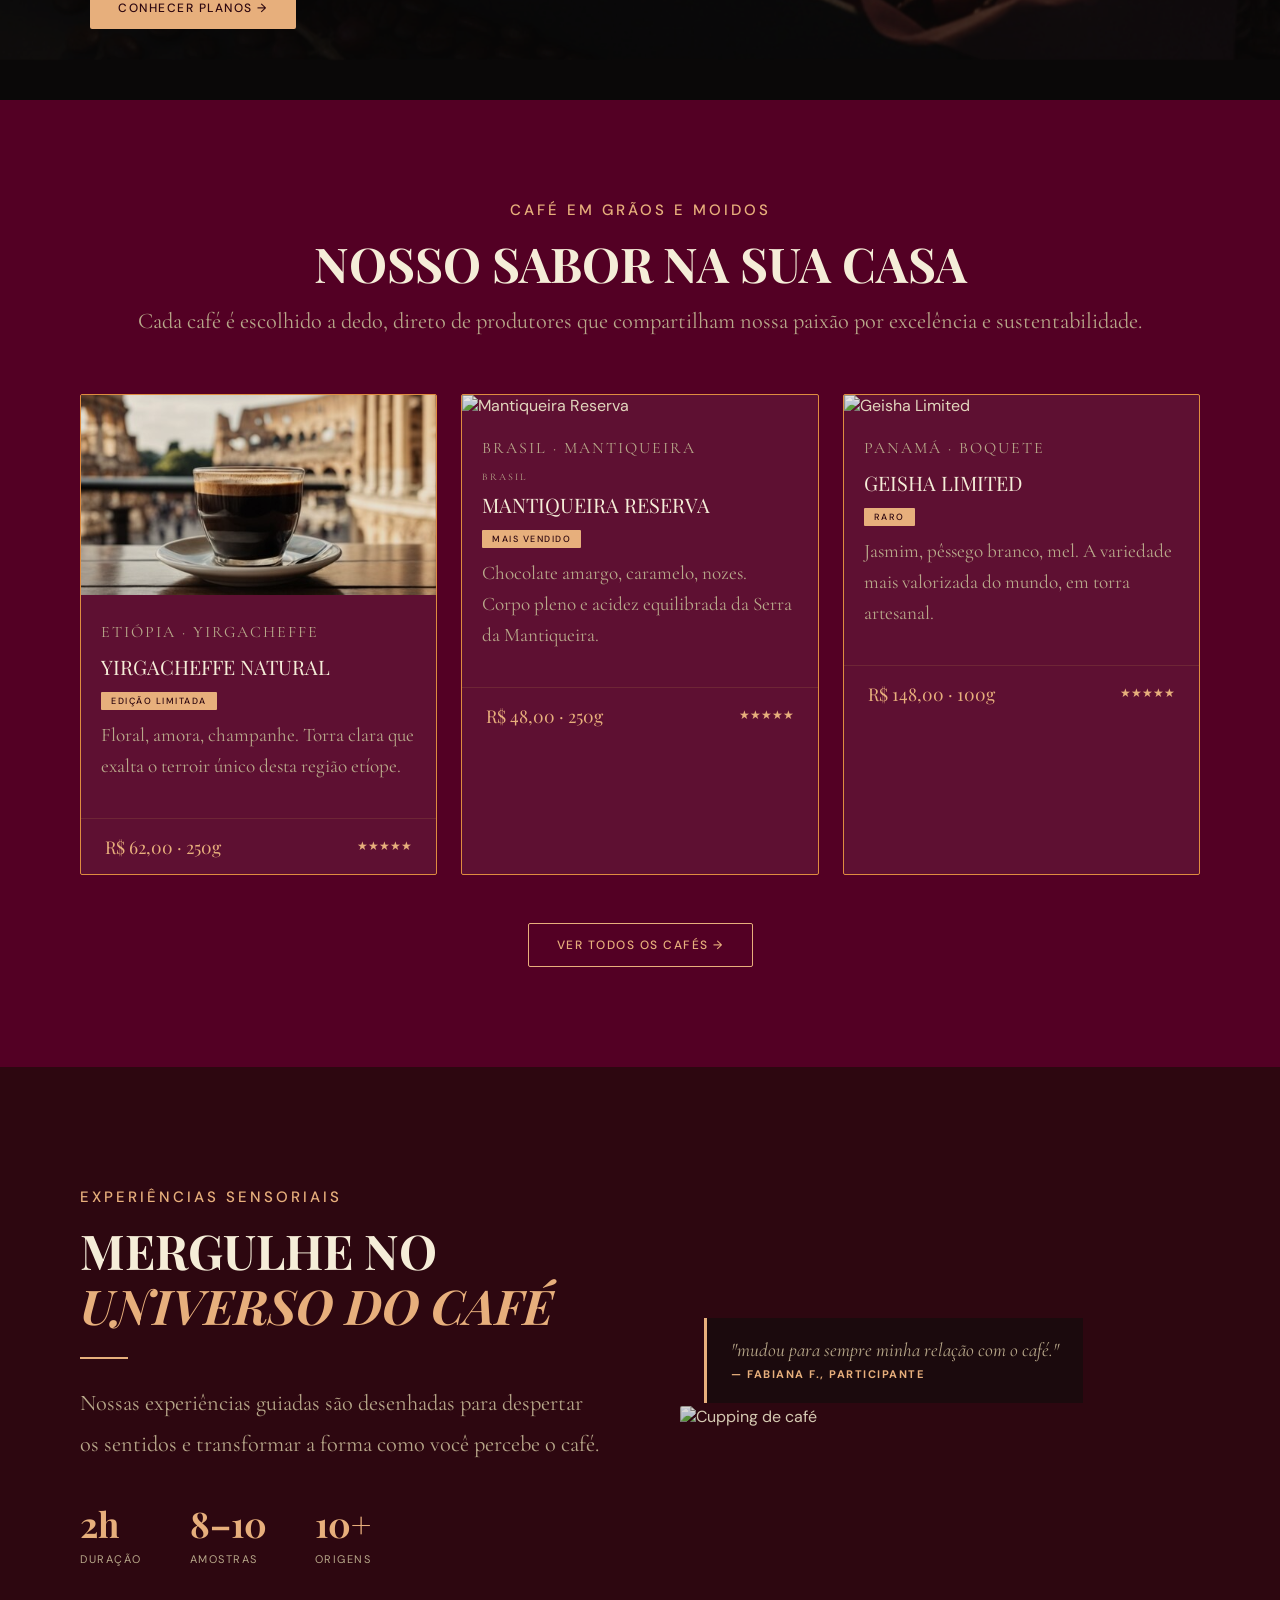
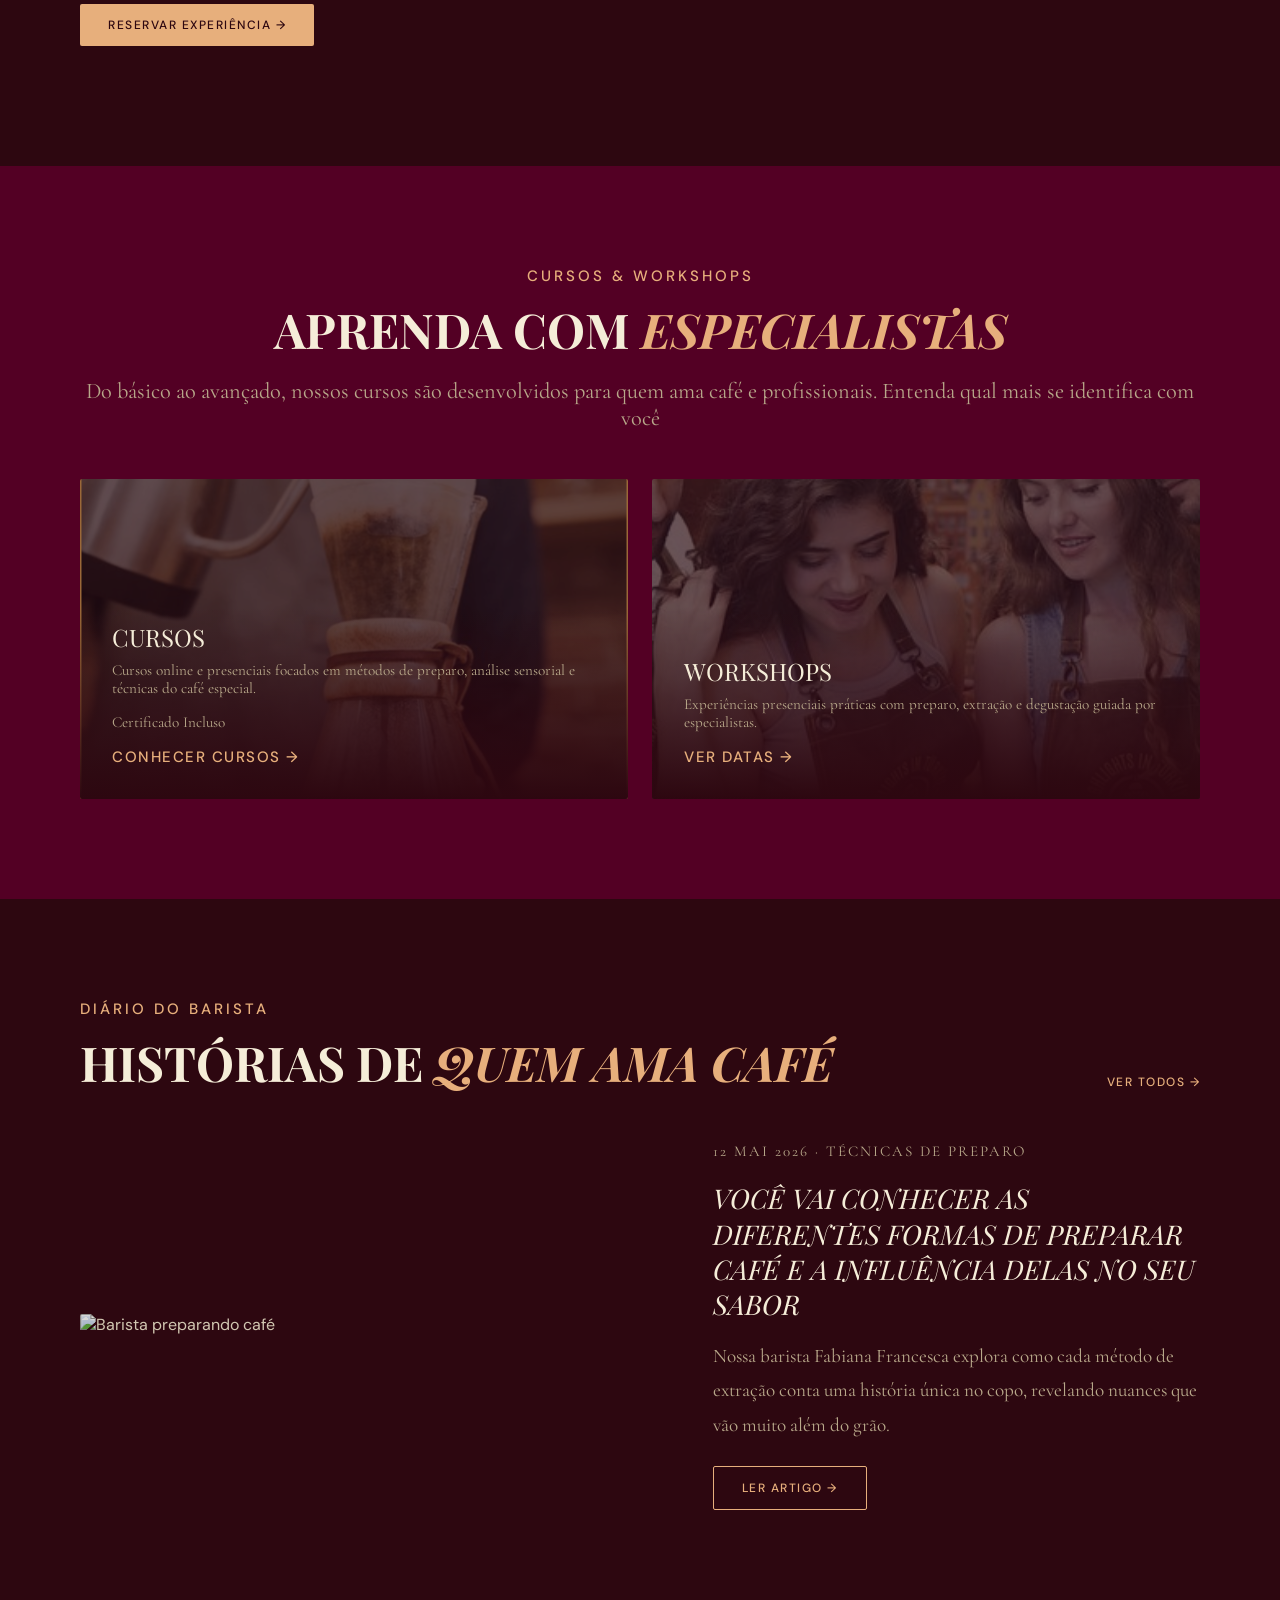
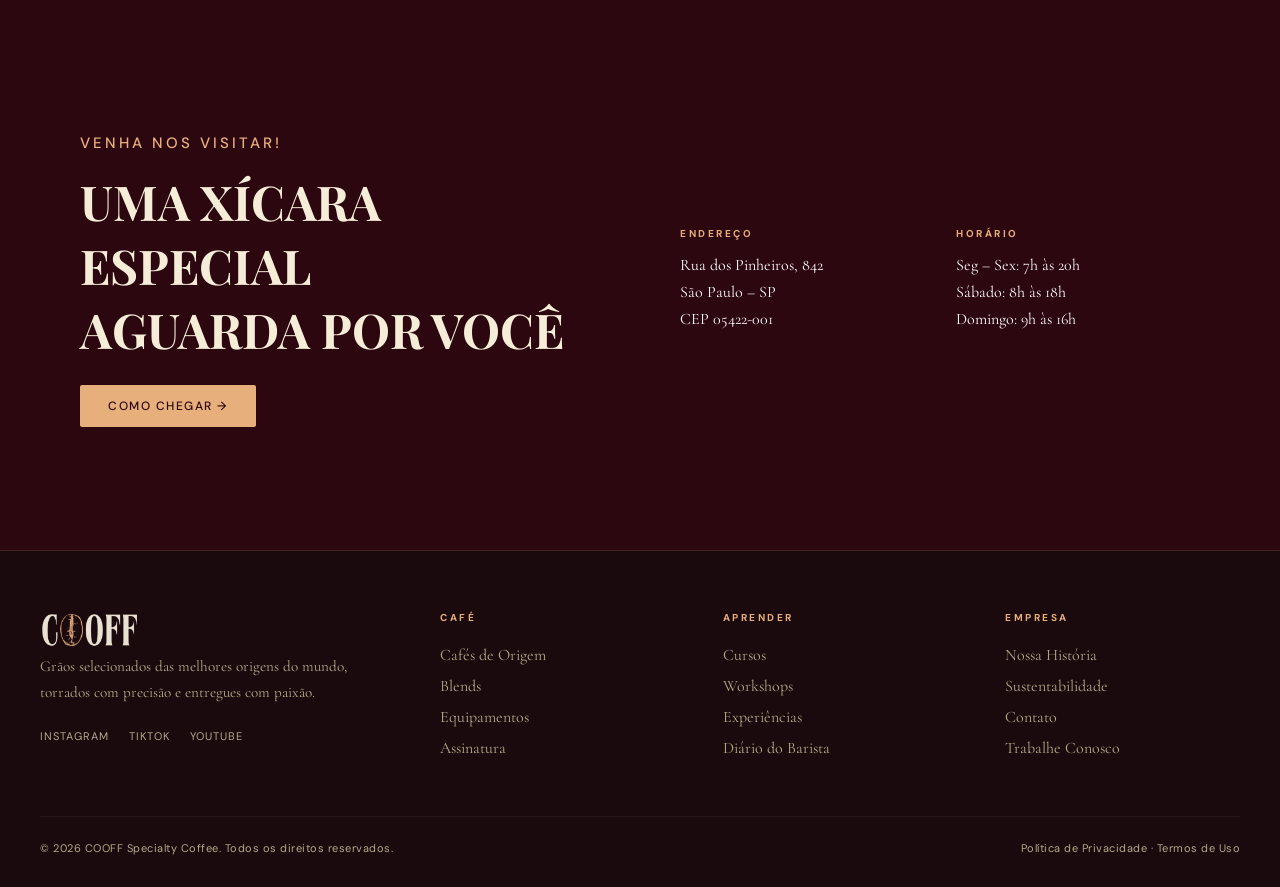
==== commit cee67d7b: "responsividade index" ====
--- a/index.html
+++ b/index.html
@@ -16,10 +16,10 @@
     </a>
     <ul class="nav-links">
       <li><a href="#historia">Nossa História</a></li>
-      <li><a href="#">Cafés</a></li>
+      <li><a href="#cafes">Cafés</a></li>
       <li><a href="#clube">Assinatura</a></li>
       <li><a href="#experiencias">Experiências</a></li>
-      <li><a href="#">Cursos & Workshops</a></li>
+      <li><a href="#cursos">Cursos & Workshops</a></li>
       <li><a href="#barista">Blog</a></li>
     </ul>
     <div class="nav-actions">
@@ -37,7 +37,7 @@
       <h1>Onde Cada Xícara<br/><em>Conta Uma História</em></h1>
       <p>Grãos selecionados das melhores origens do mundo, torrados com precisão artesanal para revelar o que cada terroir tem de mais precioso.</p>
       <div style="display:flex; gap:16px; justify-content: center; margin-top: 20px; ">
-        <a href="#" class="btn btn-gold">Explorar Cafés →</a>
+        <a href="produtos.html" class="btn btn-gold">Explorar Cafés →</a>
         <a href="#historia" class="btn btn-outline">Nossa Jornada</a>
       </div>
       <div class="hero-badges" style="display:flex; gap:16px; justify-content: center; margin-top: 30px; ">
@@ -83,7 +83,7 @@
   </section>
 
   <!-- ===== CAFÉS POR ORIGEM ===== -->
-  <section class="section-coffee">
+  <section id="cafes" class="section-coffee">
     <div class="container">
       <div class="section-header reveal">
         <p class="section-label">Cafés de Origem Única</p>
@@ -134,7 +134,7 @@
         </div>
       </div>
       <div style="text-align:center; margin-top:48px;" class="reveal">
-        <a href="#" class="btn btn-outline">Ver todos os cafés →</a>
+        <a href="produtos.html" class="btn btn-outline">Ver todos os cafés →</a>
       </div>
     </div>
   </section>
@@ -156,7 +156,7 @@
           <li>Acesso antecipado a eventos e workshops</li>
           <li>Entrega gratuita em todo o Brasil</li>
         </ul>
-        <a href="#" class="btn btn-gold">Conhecer Planos →</a>
+        <a href="clube.html" class="btn btn-gold">Conhecer Planos →</a>
       </div>
     </div>
   </section>
@@ -214,7 +214,7 @@
         </div>
       </div>
       <div style="text-align:center; margin-top:48px;" class="reveal">
-        <a href="#" class="btn btn-outline">Ver todos os cafés →</a>
+        <a href="produtos.html" class="btn btn-outline">Ver todos os cafés →</a>
       </div>
     </div>
   </section>
@@ -244,7 +244,7 @@
               <span>Origens</span>
             </div>
           </div>
-          <a href="#" class="btn btn-gold">Reservar Experiência →</a>
+          <a href="agendaDegusta.html" class="btn btn-gold">Reservar Experiência →</a>
         </div>
         <div class="exp-img reveal reveal-delay-1">
           <img src="https://images.unsplash.com/photo-1461023058943-07fcbe16d735?w=800&q=80" alt="Cupping de café"/>
@@ -258,7 +258,7 @@
   </section>
 
   <!-- ===== CURSOS & WORKSHOPS ===== -->
-  <section class="section-cursos">
+  <section id="cursos" class="section-cursos">
     <div class="container">
       <div class="reveal" style="text-align: center;  justify-content: center;" >
         <p class="section-label">Cursos & Workshops</p>
@@ -274,7 +274,7 @@
             <h3>Cursos</h3>
             <p>Cursos online e presenciais focados em métodos de preparo, análise sensorial e técnicas do café especial.</p>
             <p>Certificado Incluso</p>
-            <a href="#" class="btn-link" style="font-size: 15px;">Conhecer cursos →</a>
+            <a href="cursos.html" class="btn-link" style="font-size: 15px;">Conhecer cursos →</a>
           </div>
         </div>
         <div class="curso-card reveal reveal-delay-2">
@@ -282,7 +282,7 @@
           <div class="curso-card-overlay">
             <h3>Workshops</h3>
             <p>Experiências presenciais práticas com preparo, extração e degustação guiada por especialistas.</p>
-            <a href="#" class="btn-link" style="font-size:15px;">Ver datas →</a>
+            <a href="agendaWorkshop.html" class="btn-link" style="font-size:15px;">Ver datas →</a>
           </div>
         </div>
       </div>
@@ -339,12 +339,12 @@
   <footer>
     <div class="footer-grid">
       <div class="footer-brand">
-        <a href="#" class="nav-logo">Ci<span style="color:var(--gold);">O</span>FF</a>
+        <a><img src="img/logo.svg" alt="logo COOFF" style="max-width: 100px;"></a>
         <p>Grãos selecionados das melhores origens do mundo, torrados com precisão e entregues com paixão.</p>
         <div class="social-links">
           <a href="#">Instagram</a>
-          <a href="#">YouTube</a>
-          <a href="#">Spotify</a>
+          <a href="#">Tiktok</a>
+          <a href="#">Youtube</a>
         </div>
       </div>
       <div class="footer-col">
--- a/style.css
+++ b/style.css
@@ -12,9 +12,9 @@
   --wine-deep:    #2D0710;
   --wine-panel:   #5C1122;
   --gold:         rgba(231, 175, 124, 1);
-  --gold-light:   #E2C47A;
+  --gold-light:   #2c1800;
   --cream:        #F5EDD8;
-  --cream-soft:   #EDE0C4;
+  --cream-soft:   #30240c;
   --text-light:   #F0E6D0;
   --text-muted:   #B8A88A;
   --dark:         #1A0A0D;
@@ -160,7 +160,7 @@
   letter-spacing: 3px;
   text-transform: uppercase;
   cursor: pointer;
-  transition: transform 0.2s, box-shadow 0.25s;
+  transition: background 0.25s, transform 0.2s, box-shadow 0.25s;
   animation: fadeUp 0.6s 0.56s both;
 }
 .btn-submit:hover  { background: #f5c96a; transform: translateY(-2px); box-shadow: 0 10px 32px rgba(240,192,106,0.3); }
@@ -186,7 +186,7 @@
   color: var(--cream);
   text-decoration: none;
   font-size: 18px;
-  transition: border-color 0.2s;
+  transition: border-color 0.2s, background 0.2s;
 }
 .back-arrow:hover { border-color: var(--gold); background: rgba(201,161,74,0.12); }
 
@@ -207,7 +207,7 @@
   align-items: center;
   justify-content: space-between;
   background: linear-gradient(to bottom, rgba(26,10,13,0.95) 0%, transparent 100%);
-
+  transition: background 0.3s;
 }
 nav.scrolled { background: rgba(24, 1, 6, 0.527); }
 
@@ -238,7 +238,7 @@
 .hero-content { text-align: center; ;position: relative; z-index: 2; padding: 0 40px 100px; max-width: 900px; animation: fadeUp 1s 0.3s both; }
 .hero-content h1 { text-align: center; font-family: 'Playfair Display', serif; font-size: clamp(2rem, 6vw, 4rem); font-weight: 600; line-height: 1.1; color: var(--cream); margin-bottom: 24px; }
 .hero-content h1 em { color: rgba(223, 140, 64, 1); }
-.hero-content p { margin: auto; text-align: center; font-family: 'Cormorant Garamond', serif; font-size: 1.5rem; color: #ffffff ; line-height: 1.2; max-width: 650px; }
+.hero-content p { margin: auto; text-align: center; font-family: 'Cormorant Garamond', serif; font-size: 1.5rem; color: #ffffff;  line-height: 1.2; max-width: 650px; }
 .hero-badges { display: flex; gap: 32px; margin-top: 48px; }
 .hero-badge { text-align: center; display: flex; flex-direction: column; }
 .hero-badge strong { font-family: 'Playfair Display', serif; font-size: 2rem; color: var(--gold); }
@@ -306,20 +306,20 @@
 
 .section-cursos { padding: 100px 0; background: var(--wine-dark); }
 .cursos-grid { display: grid; grid-template-columns: 1fr 1fr; gap: 24px; margin-top: 48px; }
-.curso-card { position: relative; border-radius: 2px; overflow: hidden; width: auto;  height: 600px; border: 1px solid rgba(223, 140, 64, 1);}
-.curso-card img { width: 100%; height: 100%; object-fit: cover; transition: transform 0.5s;}
+.curso-card { position: relative; border-radius: 2px; overflow: hidden; height: 320px; }
+.curso-card img { width: 100%; height: 100%; object-fit: cover; transition: transform 0.5s; filter: sepia(20%) brightness(0.7); }
 .curso-card:hover img { transform: scale(1.05); }
 .curso-card-overlay { position: absolute; inset: 0; background: linear-gradient(to top, var(--wine-deep) 0%, transparent 60%); display: flex; flex-direction: column; justify-content: flex-end; padding: 32px; }
-.curso-card-overlay h3 { font-family: 'Playfair Display', serif; font-size: 2rem; color: var(--cream); margin-bottom: 8px; }
-.curso-card-overlay p  { font-family: 'Cormorant Garamond', serif; font-size: 1.3rem; color: var(--text-muted); margin-bottom: 16px; }
-
-#barista { padding: 100px 0; background: var(--wine-dark); }
+.curso-card-overlay h3 { font-family: 'Playfair Display', serif; font-size: 1.5rem; color: var(--cream); margin-bottom: 8px; }
+.curso-card-overlay p  { font-family: 'Cormorant Garamond', serif; font-size: 0.95rem; color: var(--text-muted); margin-bottom: 16px; }
+
+#barista { padding: 100px 0; }
 .barista-header { display: flex; justify-content: space-between; align-items: flex-end; margin-bottom: 48px; }
 .barista-post { display: grid; grid-template-columns: 1.2fr 1fr; gap: 48px; align-items: center; }
 .barista-post img { width: 100%; height: 380px; object-fit: cover; border-radius: 2px; filter: sepia(10%) brightness(0.85); }
-.barista-text .post-meta { font-size: 18px; letter-spacing: 2px; text-transform: uppercase; color: var(--text-muted); margin-bottom: 16px; }
+.barista-text .post-meta { font-size: 15px; letter-spacing: 2px; text-transform: uppercase; color: var(--text-muted); margin-bottom: 16px; }
 .barista-text h3 { font-family: 'Playfair Display', serif; font-size: 1.7rem; font-style: italic; color: var(--cream); margin-bottom: 16px; line-height: 1.3; }
-.barista-text p  { font-family: 'Cormorant Garamond', serif; font-size: 1.2rem; color: var(--text-muted); line-height: 1.5; margin-bottom: 24px; }
+.barista-text p  { font-family: 'Cormorant Garamond', serif; font-size: 1.2rem; color: var(--text-muted); line-height: 1.8; margin-bottom: 24px; }
 
 #visit { position: relative; height: 60vh; min-height: 420px; overflow: hidden; }
 .visit-bg { position: absolute; inset: 0; background: linear-gradient(to right, var(--overlay) 40%, transparent 80%), url('https://images.unsplash.com/photo-1495474472287-4d71bcdd2085?w=1400&q=80') center/cover no-repeat; }
@@ -328,7 +328,7 @@
 .visit-text h2 { font-family: 'Playfair Display', serif; font-size: clamp(2rem, 4vw, 3.2rem); font-weight: 700; color: var(--cream); margin-bottom: 24px; }
 .visit-info { flex: 1; display: grid; grid-template-columns: 1fr 1fr; gap: 32px; }
 .visit-info-block h4 { font-size: 10px; letter-spacing: 2.5px; text-transform: uppercase; color: var(--gold); margin-bottom: 12px; }
-.visit-info-block p  { font-family: 'Cormorant Garamond', serif; font-size: 1rem; color: var(--text-muted); line-height: 1.7; }
+.visit-info-block p  { font-family: 'Cormorant Garamond', serif; font-size: 1rem; color: white; line-height: 1.7; }
 
 footer { background: var(--dark); padding: 60px 40px 32px; border-top: 1px solid rgba(201,161,74,0.2); }
 .footer-grid { max-width: 1200px; margin: 0 auto 48px; display: grid; grid-template-columns: 1.5fr 1fr 1fr 1fr; gap: 48px; }
@@ -424,7 +424,7 @@
   color: var(--cream);
   font-size: 14px;
   cursor: pointer;
-  transition: border-color 0.25s;
+  transition: border-color 0.25s, background 0.25s;
   animation: fadeUp 0.6s 0.3s both;
 }
 .btn-google:hover { border-color: var(--gold); background: rgba(201,161,74,0.08); }
@@ -1296,9 +1296,7 @@
 
 /* ===== RESPONSIVIDADE ===== */
 @media (max-width: 1024px) {
-  .aula-content-grid {
-    grid-template-columns: 1fr; /* sidebar direita vai para baixo */
-  }
+
   .aula-content-right {
     border-top: 1px solid rgba(255,255,255,0.06);
     flex-direction: row;
@@ -1314,8 +1312,24 @@
 
   .img-collage .img-badge { bottom: 0px; left: -20px;}
 }
-
+@media (max-width: 1100px) {
+  .img-collage .img-badge { bottom: -20px; left: -20px;}
+}
+@media (max-width: 1000px) {
+  .img-collage .img-badge { bottom: 10px; left: -20px;}
+}
+@media (max-width: 920px) {
+  .img-collage .img-badge { bottom: 50px; left: -20px;}
+}
+@media (max-width: 880px) {
+  .img-collage .img-badge { bottom: 70px; left: -20px;}
+}
+@media (max-width: 810px) {
+  .img-collage .img-badge { bottom: 100px; left: -20px;}
+}
 @media (max-width: 768px) {
+  .img-badge {display: none;}
+
   .aula-page { height: auto; overflow: visible; }
   .dash-layout { flex-direction: column; height: auto; overflow: visible; }
 
@@ -1730,6 +1744,9 @@
 }
 
 @media (max-width: 600px) {
+
+  .img-collage {display: none;}
+
   .clube-hero-content { padding: 100px 24px 64px; }
   .clube-hero-title   { font-size: clamp(2.4rem, 12vw, 3.5rem); }
 
@@ -2227,898 +2244,6 @@
   .checkout-footer-grid { grid-template-columns: 1fr; gap: 32px; }
 }
 
-2. HERO HEADER DA LOJA
-   ========================================================================== */
-.loja-hero {
-  padding: 60px 0 40px 0;
-  text-align: center;
-}
-
-.section-label {
-  font-size: 11px;
-  text-transform: uppercase;
-  letter-spacing: 3px;
-  color: var(--accent-gold);
-  margin-bottom: 12px;
-}
-
-.loja-hero-title {
-  font-family: var(--font-serif-title);
-  font-size: 48px;
-  font-weight: 400;
-  margin: 0 0 16px 0;
-}
-
-.loja-hero-title em {
-  font-style: italic;
-  font-family: var(--font-serif-title);
-}
-
-.loja-hero-desc {
-  font-family: var(--font-serif-body);
-  font-size: 18px;
-  max-width: 600px;
-  margin: 0 auto;
-  color: var(--text-muted);
-  line-height: 1.6;
-}
-
-/* ==========================================================================
-   3. SEÇÃO DE FILTROS E CONTAGEM
-   ========================================================================== */
-.loja-filtros {
-  display: flex;
-  justify-content: space-between;
-  align-items: center;
-  flex-wrap: wrap;
-  gap: 20px;
-  margin-bottom: 40px;
-  padding-bottom: 20px;
-}
-
-.loja-filtros-left {
-  display: flex;
-  gap: 12px;
-  flex-wrap: wrap;
-}
-
-.loja-filtro-btn {
-  background: transparent;
-  border: 1px solid var(--border-subtle);
-  color: var(--text-white);
-  padding: 8px 20px;
-  border-radius: 20px;
-  font-size: 12px;
-  text-transform: uppercase;
-  letter-spacing: 1px;
-  cursor: pointer;
-  transition: all 0.3s ease;
-}
-
-.loja-filtro-btn:hover,
-.loja-filtro-btn.active {
-  background-color: rgba(231, 175, 124, 0.15);
-  border-color: var(--accent-gold);
-  color: var(--accent-gold);
-}
-
-.loja-filtros-right {
-  display: flex;
-  align-items: center;
-  gap: 24px;
-}
-
-.loja-ordem-wrap {
-  display: flex;
-  align-items: center;
-  gap: 8px;
-  position: relative;
-}
-
-.loja-ordem-label {
-  font-size: 13px;
-  color: var(--text-muted);
-}
-
-.loja-ordem-select {
-  background: transparent;
-  border: none;
-  color: var(--accent-gold);
-  font-size: 13px;
-  font-weight: 500;
-  cursor: pointer;
-  appearance: none;
-  padding-right: 18px;
-}
-
-.loja-ordem-select focus {
-  outline: none;
-}
-
-.loja-ordem-arrow {
-  position: absolute;
-  right: 0;
-  pointer-events: none;
-  color: var(--accent-gold);
-}
-
-.loja-count {
-  font-size: 13px;
-  color: var(--text-muted);
-}
-
-/* ==========================================================================
-   4. GRID E CARDS DOS PRODUTOS
-   ========================================================================== */
-.loja-grid {
-  display: grid;
-  grid-template-columns: repeat(4, 1max);
-  gap: 24px;
-}
-
-/* Fallback elegante caso a largura não comporte o layout perfeito de 4 colunas */
-@media (min-width: 992px) {
-  .loja-grid {
-    grid-template-columns: repeat(4, 1fr);
-  }
-}
-
-.loja-card {
-  background-color: var(--card-bg-burgundy);
-  border-radius: 4px;
-  overflow: hidden;
-  display: flex;
-  flex-direction: column;
-  transition: transform 0.3s ease, box-shadow 0.3s ease;
-}
-
-.loja-card:hover {
-  transform: translateY(-4px);
-  box-shadow: 0 12px 24px rgba(0, 0, 0, 0.4);
-}
-
-/* Card em Destaque Mais Largo (--wide) */
-.loja-card--wide {
-  grid-column: span 2;
-}
-
-/* Elemento de Wrapper da Imagem */
-.loja-card-img-wrap {
-  position: relative;
-  width: 100%;
-  aspect-ratio: 1 / 1; /* Mantém a imagem perfeitamente quadrada */
-  background-color: #1a0209;
-  overflow: hidden;
-}
-
-/* Ajuste específico para manter o card horizontal de destaque proporcional */
-.loja-card--wide .loja-card-img-wrap {
-  aspect-ratio: 2 / 1;
-}
-
-.loja-card-img {
-  width: 100%;
-  height: 100%;
-  object-fit: cover;
-  transition: transform 0.5s ease;
-}
-
-.loja-card:hover .loja-card-img {
-  transform: scale(1.04);
-}
-
-/* Etiquetas/Tags em cima da foto (Ex: Limited, Novo) */
-.loja-card-tag {
-  position: absolute;
-  top: 12px;
-  left: 12px;
-  background-color: var(--accent-gold);
-  color: var(--bg-dark-burgundy);
-  font-size: 10px;
-  text-transform: uppercase;
-  font-weight: 700;
-  letter-spacing: 1px;
-  padding: 4px 10px;
-  border-radius: 2px;
-  z-index: 2;
-}
-
-/* Camada de Hover e Botão Adicionar à Sacola */
-.loja-card-hover {
-  position: absolute;
-  top: 0;
-  left: 0;
-  width: 100%;
-  height: 100%;
-  background-color: rgba(37, 1, 12, 0.4); /* Overlay leve escuro */
-  display: flex;
-  align-items: flex-end;
-  justify-content: center;
-  padding-bottom: 20px;
-  opacity: 0;
-  transition: opacity 0.3s ease;
-  z-index: 3;
-}
-
-/* Se o card estiver com estado hover ativo estático (conforme print) ou por ação nativa */
-.loja-card:hover .loja-card-hover,
-.loja-card.loja-card--hover .loja-card-hover,
-.loja-card-hover.loja-card-hover--visible {
-  opacity: 1;
-}
-
-.loja-card-add-btn {
-  background-color: var(--text-white);
-  color: var(--bg-dark-burgundy);
-  border: none;
-  width: 90%;
-  padding: 12px;
-  font-size: 11px;
-  font-weight: 700;
-  text-transform: uppercase;
-  letter-spacing: 1px;
-  cursor: pointer;
-  display: flex;
-  align-items: center;
-  justify-content: center;
-  gap: 8px;
-  border-radius: 2px;
-  transition: background-color 0.2s ease, color 0.2s ease;
-}
-
-.loja-card-add-btn:hover {
-  background-color: var(--accent-gold);
-  color: var(--bg-dark-burgundy);
-}
-
-/* Corpo do Texto do Card */
-.loja-card-body {
-  padding: 16px 16px 8px 16px;
-  flex-grow: 1;
-}
-
-.loja-card-origem {
-  font-size: 11px;
-  text-transform: uppercase;
-  letter-spacing: 1px;
-  color: var(--accent-gold);
-  margin: 0 0 6px 0;
-}
-
-.loja-card-nome {
-  font-family: var(--font-serif-title);
-  font-size: 16px;
-  font-weight: 400;
-  margin: 0 0 10px 0;
-  line-height: 1.3;
-}
-
-.loja-card-notas, 
-.loja-card-opcoes {
-  font-size: 12px;
-  color: var(--text-muted);
-  margin: 0 0 4px 0;
-}
-
-.loja-card-peso {
-  float: right;
-  font-weight: 500;
-  color: var(--accent-gold);
-}
-
-/* Rodapé do Card (Intensidade e Preço) */
-.loja-card-footer {
-  padding: 0 16px 16px 16px;
-  display: flex;
-  justify-content: space-between;
-  align-items: center;
-  border-top: 1px solid rgba(255, 255, 255, 0.05);
-  margin-top: auto;
-  padding-top: 12px;
-}
-
-.loja-card-intensidade {
-  display: flex;
-  flex-direction: column;
-  gap: 4px;
-}
-
-.loja-intensidade-label {
-  font-size: 10px;
-  color: rgba(255, 255, 255, 0.4);
-  text-transform: uppercase;
-}
-
-.loja-stars {
-  display: flex;
-  gap: 4px;
-}
-
-.loja-dot {
-  width: 6px;
-  height: 6px;
-  border-radius: 50%;
-  background-color: rgba(255, 255, 255, 0.2);
-}
-
-.loja-dot.filled {
-  background-color: var(--accent-gold);
-}
-
-.loja-card-preco {
-  font-family: var(--font-sans);
-  font-size: 18px;
-  font-weight: 700;
-  color: var(--accent-gold);
-  margin: 0;
-}
-
-.loja-card-preco small {
-  font-size: 12px;
-  font-weight: 400;
-}
-
-/* ==========================================================================
-   5. BOTÃO VER MAIS / PAGINAÇÃO
-   ========================================================================== */
-.loja-mais {
-  text-align: center;
-  margin: 48px 0 60px 0;
-}
-
-.loja-mais-btn {
-  background: transparent;
-  border: 1px solid var(--accent-gold);
-  color: var(--accent-gold);
-  padding: 14px 32px;
-  font-size: 12px;
-  font-weight: bold;
-  text-transform: uppercase;
-  letter-spacing: 2px;
-  cursor: pointer;
-  display: inline-flex;
-  align-items: center;
-  gap: 10px;
-  border-radius: 2px;
-  transition: all 0.3s ease;
-}
-
-.loja-mais-btn:hover {
-  background-color: var(--accent-gold);
-  color: var(--bg-dark-burgundy);
-}
-
-/* ==========================================================================
-   6. ILUSTRAÇÃO VETORIAL DA BASE (BANNER DE TRANSIÇÃO)
-   ========================================================================== */
-.loja-banner-svg {
-  width: 100%;
-  background-color: rgba(231, 175, 124, 0.02);
-  display: block;
-  margin-top: 40px;
-}
-
-.loja-svg-wave {
-  width: 100%;
-  height: auto;
-  display: block;
-}
-
-/* ==========================================================================
-   7. REGRAS DE RESPONSIVIDADE (MOBILE & TABLET)
-   ========================================================================== */
-@media (max-width: 1024px) {
-  .loja-grid {
-    grid-template-columns: repeat(3, 1fr);
-  }
-}
-
-@media (max-width: 768px) {
-  #loja-nav {
-    flex-direction: column;
-    gap: 16px;
-    padding: 20px;
-  }
-  
-  .nav-links {
-    gap: 16px;
-    flex-wrap: wrap;
-    justify-content: center;
-  }
-
-  .loja-grid {
-    grid-template-columns: repeat(2, 1fr);
-  }
-
-  .loja-card--wide {
-    grid-column: span 2;
-  }
-  
-  .loja-hero-title {
-    font-size: 36px;
-  }
-}
-
-@media (max-width: 480px) {
-  .loja-grid {
-    grid-template-columns: 1fr;
-  }
-
-  .loja-card--wide {
-    grid-column: span 1;
-  }
-
-  .loja-card--wide .loja-card-img-wrap {
-    aspect-ratio: 1 / 1;
-  }
-  
-  .loja-filtros {
-    flex-direction: column;
-    align-items: flex-start;
-  }
-}
-
-/* ==========================================================================
-   COOFF — CURSOS & WORKSHOPS CSS
-   ========================================================================== */
-
-/* Garante que o body da página de cursos mantenha a base */
-body.cursos-page {
-  background-color: var(--bg-dark-burgundy);
-  color: var(--text-white);
-  font-family: var(--font-sans);
-}
-
-/* --- HERO SECTION --- */
-.cursos-hero {
-  padding: 80px 0 60px;
-  text-align: center;
-}
-
-.cursos-hero-title {
-  font-family: var(--font-serif-title);
-  font-size: 52px;
-  font-weight: 700;
-  text-transform: uppercase;
-  letter-spacing: 2px;
-  margin: 0 0 24px 0;
-}
-
-.cursos-hero-title em {
-  color: var(--accent-gold);
-  font-style: normal;
-}
-
-.cursos-hero-desc {
-  font-family: var(--font-sans);
-  font-size: 16px;
-  max-width: 650px;
-  margin: 0 auto;
-  color: var(--text-muted);
-  line-height: 1.6;
-}
-
-/* --- GRID DE CURSOS --- */
-.cursos-grid {
-  display: grid;
-  grid-template-columns: repeat(2, 1fr);
-  gap: 32px;
-  padding-bottom: 60px;
-}
-
-/* --- ESTILO DO CARD --- */
-.curso-card {
-  background-color: transparent;
-  border: 1px solid rgba(231, 175, 124, 0.15);
-  border-radius: 4px;
-  overflow: hidden;
-  display: flex;
-  flex-direction: column;
-  transition: transform 0.3s ease, box-shadow 0.3s ease;
-}
-
-.curso-card:hover {
-  transform: translateY(-4px);
-  box-shadow: 0 12px 30px rgba(0, 0, 0, 0.4);
-  border-color: rgba(231, 175, 124, 0.4);
-}
-
-/* Configuração do Destaque Largo */
-.curso-card--wide {
-  grid-column: span 2;
-}
-
-.curso-card-img-wrap {
-  position: relative;
-  width: 100%;
-  aspect-ratio: 16 / 9; /* Mantém a proporção retangular da imagem */
-  overflow: hidden;
-}
-
-/* O card largo pode ter uma altura menor em proporção à largura para não ficar gigante */
-.curso-card--wide .curso-card-img-wrap {
-  aspect-ratio: 21 / 9;
-}
-
-.curso-card-img {
-  width: 100%;
-  height: 100%;
-  object-fit: cover;
-  transition: transform 0.6s ease;
-  /* Simulação do efeito granulado/ruído visto no print, misturando com uma cor base */
-  filter: contrast(1.1) saturate(1.2); 
-}
-
-.curso-card:hover .curso-card-img {
-  transform: scale(1.03);
-}
-
-.curso-tag {
-  position: absolute;
-  top: 20px;
-  left: 20px;
-  background-color: rgba(255,255,255,0.15);
-  backdrop-filter: blur(4px);
-  color: var(--text-white);
-  font-size: 11px;
-  font-weight: 500;
-  text-transform: uppercase;
-  letter-spacing: 1px;
-  padding: 6px 14px;
-  border-radius: 20px;
-  border: 1px solid rgba(255,255,255,0.2);
-}
-
-.curso-card-body {
-  padding: 32px;
-  background-color: var(--card-bg-burgundy);
-  flex-grow: 1;
-  display: flex;
-  flex-direction: column;
-}
-
-.curso-card-nome {
-  font-family: var(--font-serif-title);
-  font-size: 24px;
-  font-weight: 700;
-  margin: 0 0 12px 0;
-  color: var(--text-white);
-}
-
-.curso-card-desc {
-  font-size: 14px;
-  line-height: 1.6;
-  color: var(--text-muted);
-  margin: 0 0 32px 0;
-  flex-grow: 1;
-}
-
-.curso-card-footer {
-  display: flex;
-  justify-content: space-between;
-  align-items: center;
-  border-top: 1px solid rgba(231, 175, 124, 0.1);
-  padding-top: 20px;
-  margin-top: auto;
-}
-
-.curso-info {
-  font-size: 13px;
-  color: var(--text-white);
-  font-weight: 500;
-}
-
-.curso-link {
-  color: var(--accent-gold);
-  text-decoration: none;
-  font-size: 12px;
-  font-weight: 700;
-  text-transform: uppercase;
-  letter-spacing: 1px;
-  transition: opacity 0.3s ease;
-}
-
-.curso-link:hover {
-  opacity: 0.7;
-}
-
-/* --- RESPONSIVIDADE --- */
-@media (max-width: 992px) {
-  .cursos-grid {
-    gap: 20px;
-  }
-  .curso-card-body {
-    padding: 24px;
-  }
-}
-
-@media (max-width: 768px) {
-  .cursos-hero-title {
-    font-size: 36px;
-  }
-  
-  .cursos-grid {
-    grid-template-columns: 1fr; /* Tudo em 1 coluna no mobile */
-  }
-
-  .curso-card--wide {
-    grid-column: span 1; /* Retira o span 2 no mobile */
-  }
-
-  .curso-card--wide .curso-card-img-wrap {
-    aspect-ratio: 16 / 9; /* Volta para a proporção normal */
-  }
-}
-
-/* ==========================================================================
-   COOFF — DETALHES DO PRODUTO CSS
-   ========================================================================== */
-
-body.produto-page {
-  background-color: var(--bg-dark-burgundy);
-  color: var(--text-white);
-  font-family: var(--font-sans);
-}
-
-.produto-main {
-  padding: 60px 24px 100px;
-}
-
-/* Layout em duas colunas */
-.produto-layout {
-  display: grid;
-  grid-template-columns: 1fr 1.3fr;
-  gap: 80px;
-  align-items: flex-start;
-}
-
-/* --- COLUNA ESQUERDA: GALERIA --- */
-.produto-galeria {
-  display: flex;
-  flex-direction: column;
-  gap: 32px;
-}
-
-.produto-img-sq,
-.produto-img-land {
-  width: 100%;
-  object-fit: cover;
-  background-color: #d6e8c8; /* Cor placeholder de fundo baseada na sua imagem */
-  border: 1px solid rgba(231, 175, 124, 0.1);
-}
-
-.produto-img-sq {
-  aspect-ratio: 1 / 1.05;
-}
-
-.produto-img-land {
-  aspect-ratio: 16 / 9;
-}
-
-/* --- COLUNA DIREITA: INFORMAÇÕES --- */
-.produto-header {
-  display: flex;
-  justify-content: space-between;
-  align-items: center;
-  margin-bottom: 32px;
-}
-
-.produto-title {
-  font-family: var(--font-serif-title);
-  font-size: 40px;
-  font-weight: 400;
-  margin: 0;
-  color: var(--text-white);
-}
-
-.produto-next-arrow {
-  color: var(--text-white);
-  transition: transform 0.3s ease, color 0.3s ease;
-  display: flex;
-  align-items: center;
-}
-
-.produto-next-arrow:hover {
-  color: var(--accent-gold);
-  transform: translateX(4px);
-}
-
-/* O truque do divisor de seção com a linha horizontal */
-.produto-section-title {
-  display: flex;
-  align-items: center;
-  gap: 16px;
-  font-size: 11px;
-  text-transform: uppercase;
-  color: var(--text-white);
-  letter-spacing: 1.5px;
-  margin: 32px 0 16px 0;
-  white-space: nowrap;
-}
-
-.produto-section-title::after {
-  content: '';
-  flex: 1;
-  height: 1px;
-  background-color: rgba(231, 175, 124, 0.25);
-}
-
-.produto-desc-text {
-  font-size: 13px;
-  line-height: 1.6;
-  color: var(--text-white);
-  margin: 0;
-}
-
-/* Tabela de Informações */
-.produto-specs {
-  display: flex;
-  flex-direction: column;
-  gap: 12px;
-}
-
-.produto-spec-row {
-  display: flex;
-  justify-content: space-between;
-  align-items: center;
-  font-size: 12px;
-}
-
-.produto-spec-label {
-  color: var(--accent-gold);
-}
-
-.produto-spec-value {
-  color: var(--text-white);
-  text-align: right;
-  max-width: 60%;
-}
-
-/* Grid de Tamanho e Moagem */
-.produto-options-grid {
-  display: grid;
-  grid-template-columns: 1fr 1fr;
-  gap: 40px;
-}
-
-.produto-btn-group {
-  display: flex;
-  gap: 16px;
-}
-
-.produto-opt-btn {
-  flex: 1;
-  background: transparent;
-  border: 1px solid rgba(231, 175, 124, 0.3);
-  color: var(--text-white);
-  padding: 12px;
-  font-family: var(--font-sans);
-  font-size: 13px;
-  font-weight: 500;
-  cursor: pointer;
-  transition: all 0.3s ease;
-}
-
-.produto-opt-btn:hover,
-.produto-opt-btn.active {
-  border-color: var(--accent-gold);
-  background-color: rgba(231, 175, 124, 0.08);
-}
-
-/* Linha de Quantidade e Preço */
-.produto-action-row {
-  display: flex;
-  justify-content: space-between;
-  align-items: flex-end;
-  margin-bottom: 32px;
-}
-
-.produto-qty-selector {
-  display: inline-flex;
-  align-items: center;
-  border: 1px solid rgba(231, 175, 124, 0.3);
-  padding: 6px 12px;
-  min-width: 120px;
-  justify-content: space-between;
-}
-
-.qty-btn {
-  background: none;
-  border: none;
-  color: var(--text-white);
-  font-size: 16px;
-  font-weight: bold;
-  cursor: pointer;
-  padding: 4px;
-}
-
-.qty-btn:hover {
-  color: var(--accent-gold);
-}
-
-.qty-val {
-  font-size: 14px;
-  font-weight: 700;
-  color: var(--text-white);
-}
-
-.produto-price {
-  font-family: var(--font-serif-title);
-  font-size: 42px;
-  font-weight: 700;
-  color: var(--text-white);
-  line-height: 1;
-}
-
-/* Botões de Ação Final */
-.produto-buy-actions {
-  display: flex;
-  gap: 16px;
-}
-
-.produto-buy-btn {
-  flex: 1;
-  background-color: #6a361c; /* Tom marrom quente da imagem */
-  border: 1px solid rgba(231, 175, 124, 0.2);
-  color: var(--text-white);
-  padding: 16px;
-  font-size: 12px;
-  font-weight: 700;
-  text-transform: uppercase;
-  letter-spacing: 1px;
-  cursor: pointer;
-  transition: background-color 0.3s ease, transform 0.2s ease;
-}
-
-.produto-buy-btn:hover {
-  background-color: #824222;
-  transform: translateY(-2px);
-}
-
-/* --- RESPONSIVIDADE --- */
-@media (max-width: 992px) {
-  .produto-layout {
-    grid-template-columns: 1fr;
-    gap: 48px;
-  }
-  
-  .produto-galeria {
-    flex-direction: row;
-  }
-  
-  .produto-img-sq,
-  .produto-img-land {
-    aspect-ratio: 1 / 1;
-    width: 50%;
-  }
-}
-
-@media (max-width: 600px) {
-  .produto-galeria {
-    flex-direction: column;
-  }
-  
-  .produto-img-sq,
-  .produto-img-land {
-    width: 100%;
-  }
-
-  .produto-options-grid {
-    grid-template-columns: 1fr;
-    gap: 16px;
-  }
-  
-  .produto-action-row {
-    flex-direction: column;
-    align-items: flex-start;
-    gap: 24px;
-  }
-  
-  .produto-buy-actions {
-    flex-direction: column;
-  }
-}
-
 /* ============================================================
    RESPONSIVIDADE
    Breakpoint único em 900px: split-screen vira coluna.
@@ -3126,7 +2251,7 @@
    ============================================================ */
 @media (max-width: 900px) {
 
-  #clube{height: 60vh;}
+  #clube{height: 80vh;}
 
   /* Login e Reserva — viram coluna */
   .login-page,
@@ -3229,5 +2354,13 @@
 }
 
 @media (max-width: 560px) {
-  #clube{ height: 80vh;}
+  #clube{ height: 100vh;}
+}
+
+@media (max-width: 480px) {
+  #clube{ height: 120vh;}
+}
+
+@media (max-width: 350px) {
+  #clube{ height: 140vh;}
 }
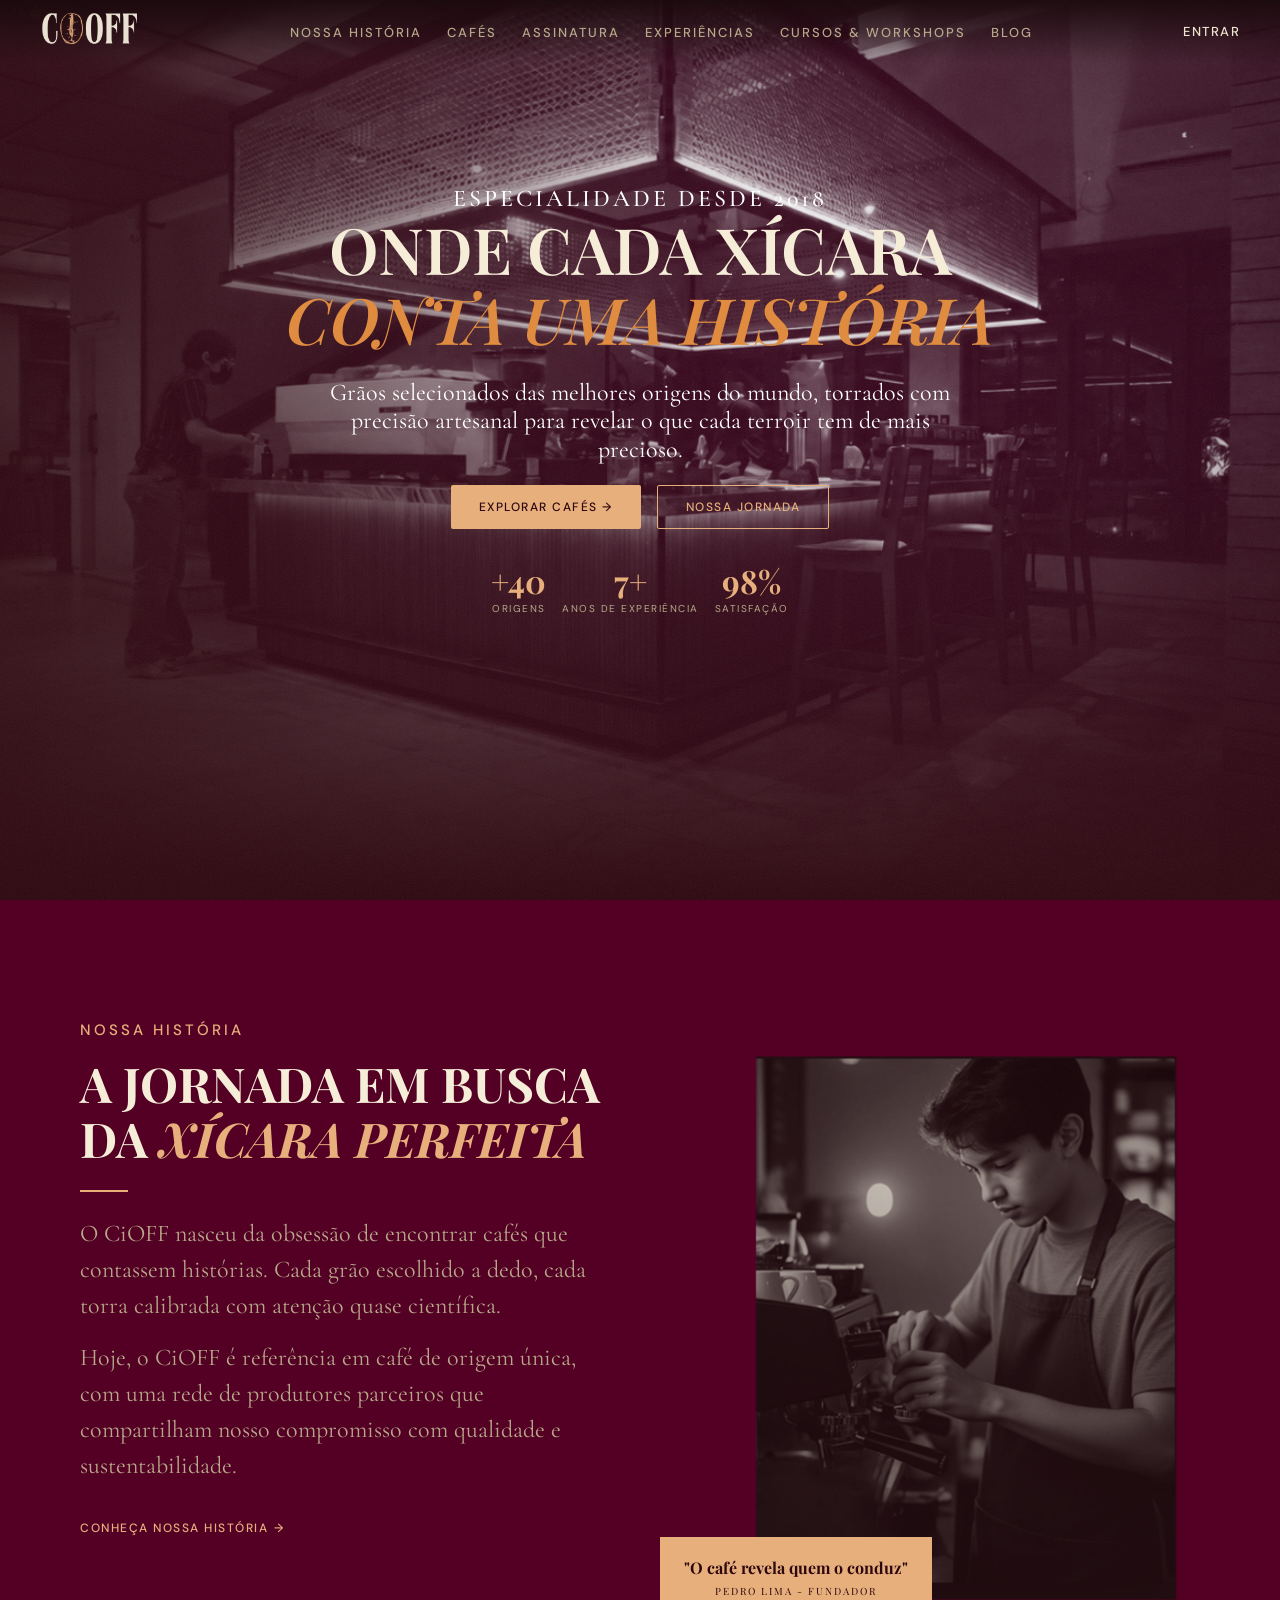
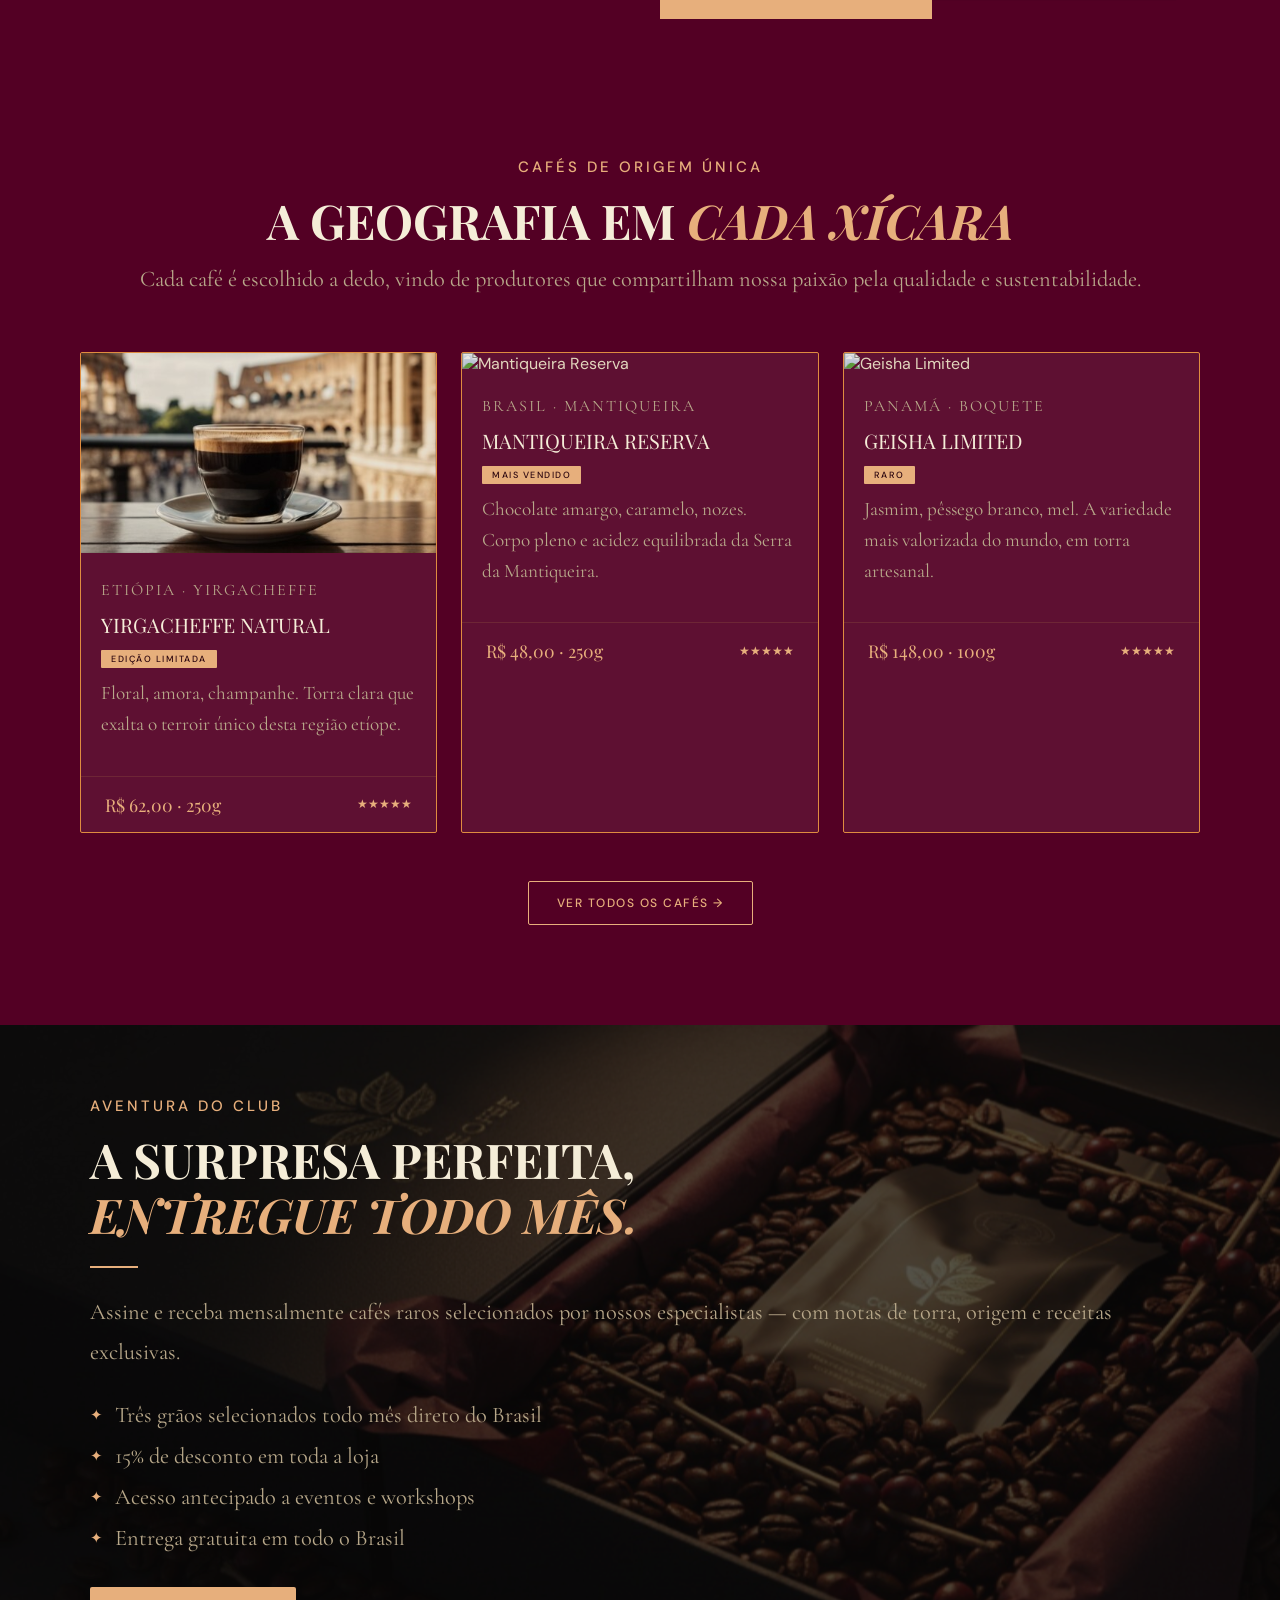
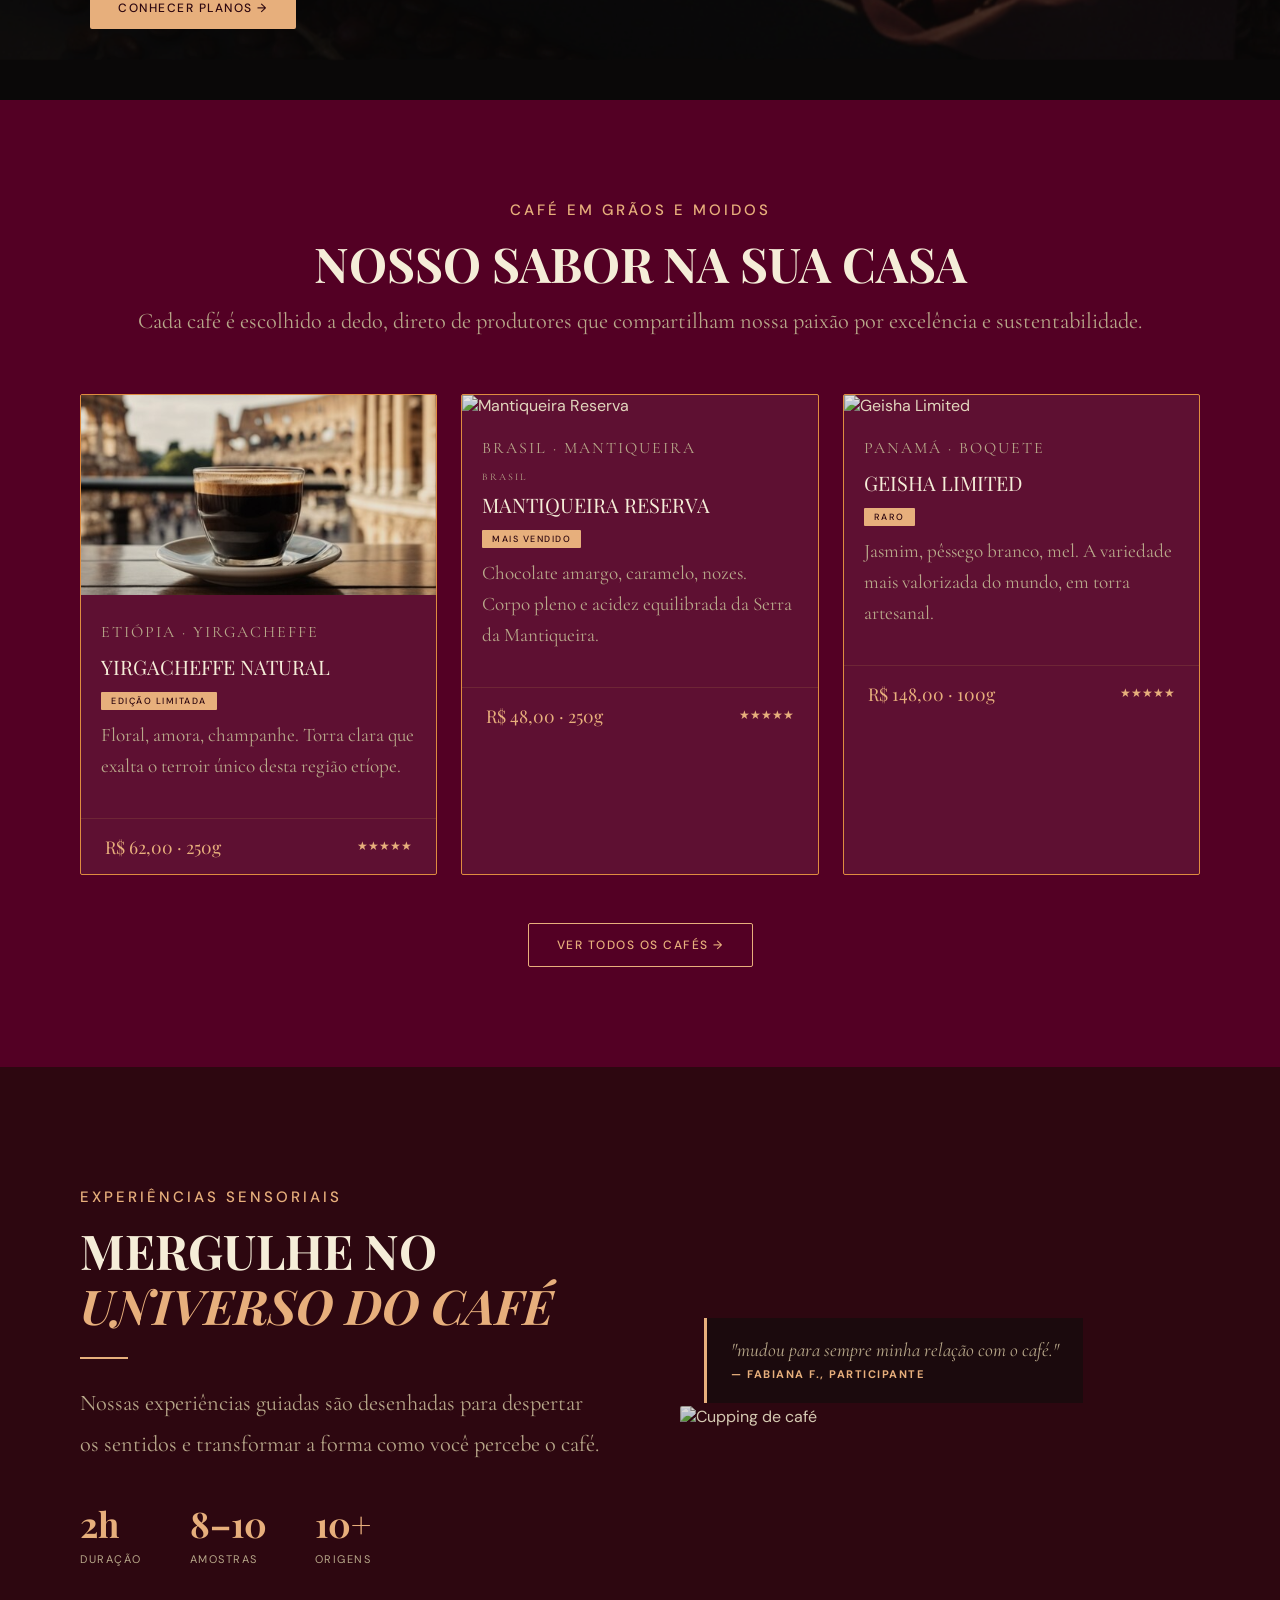
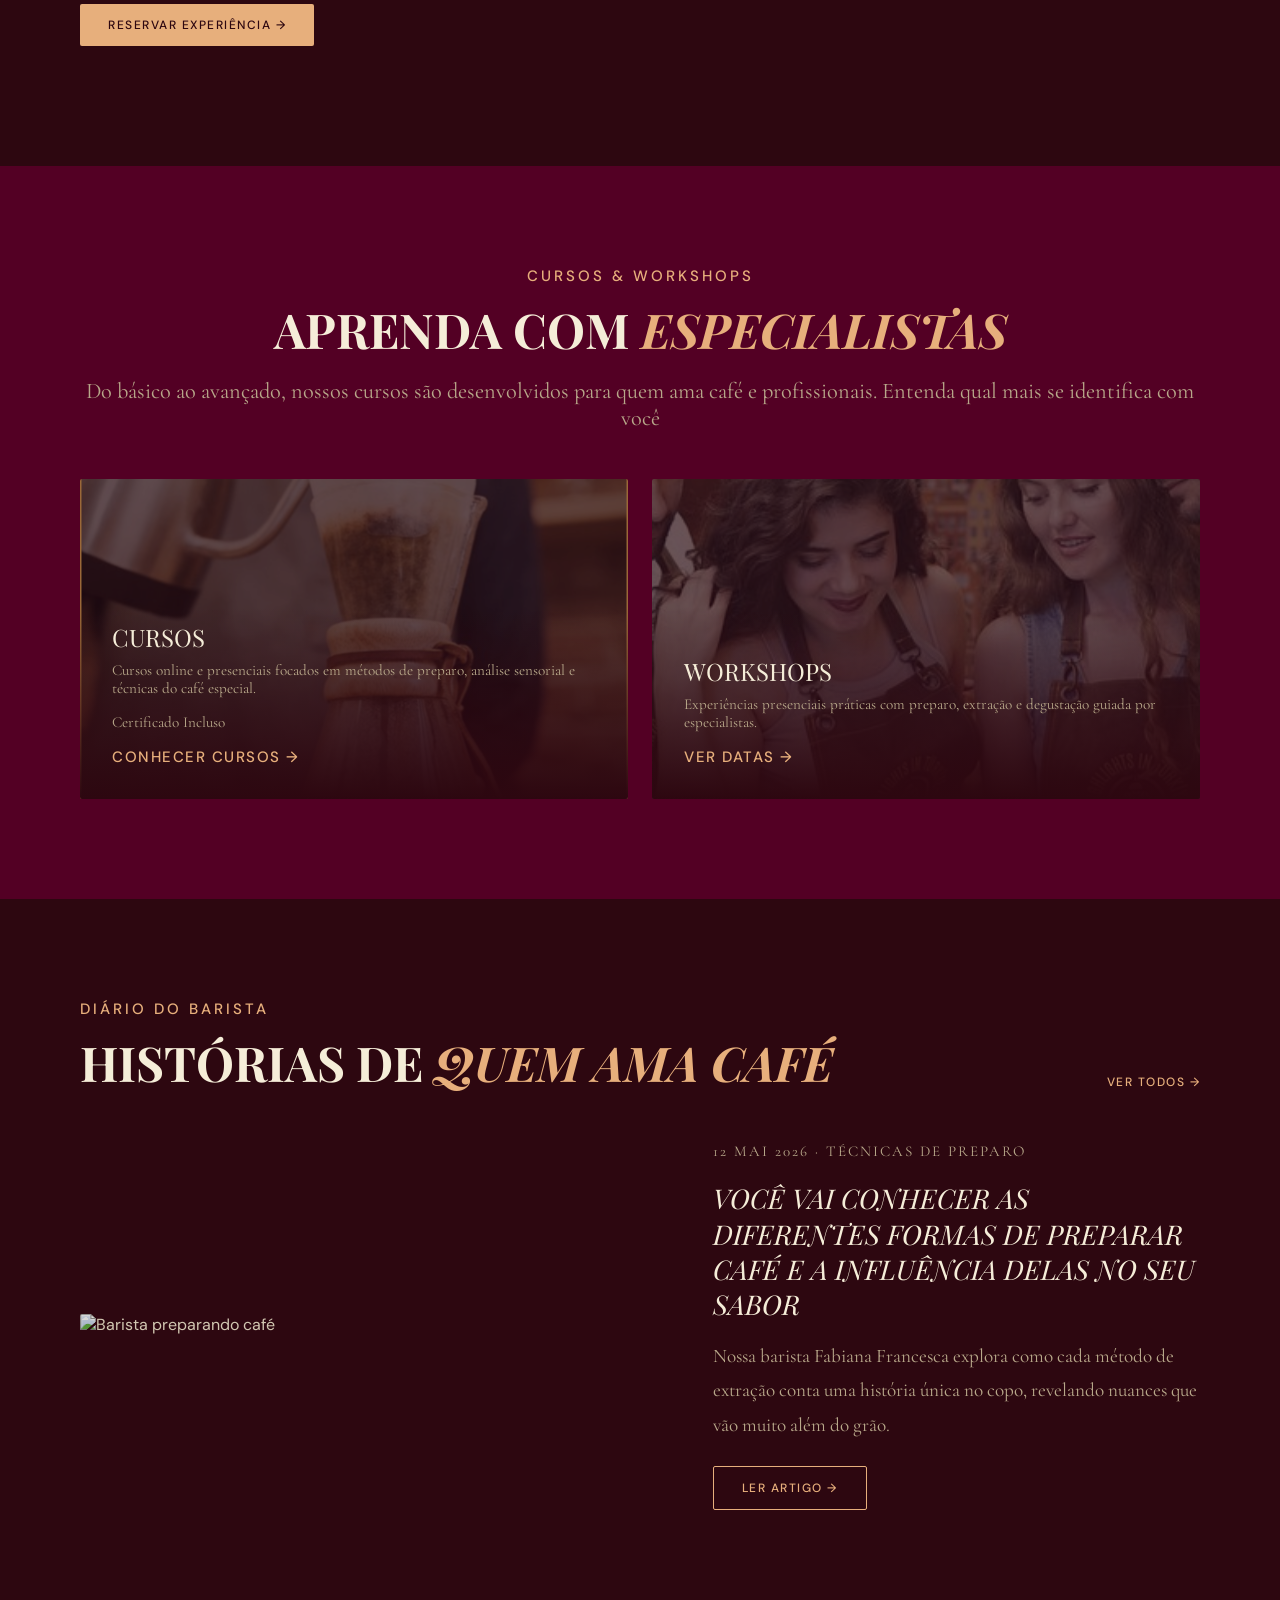
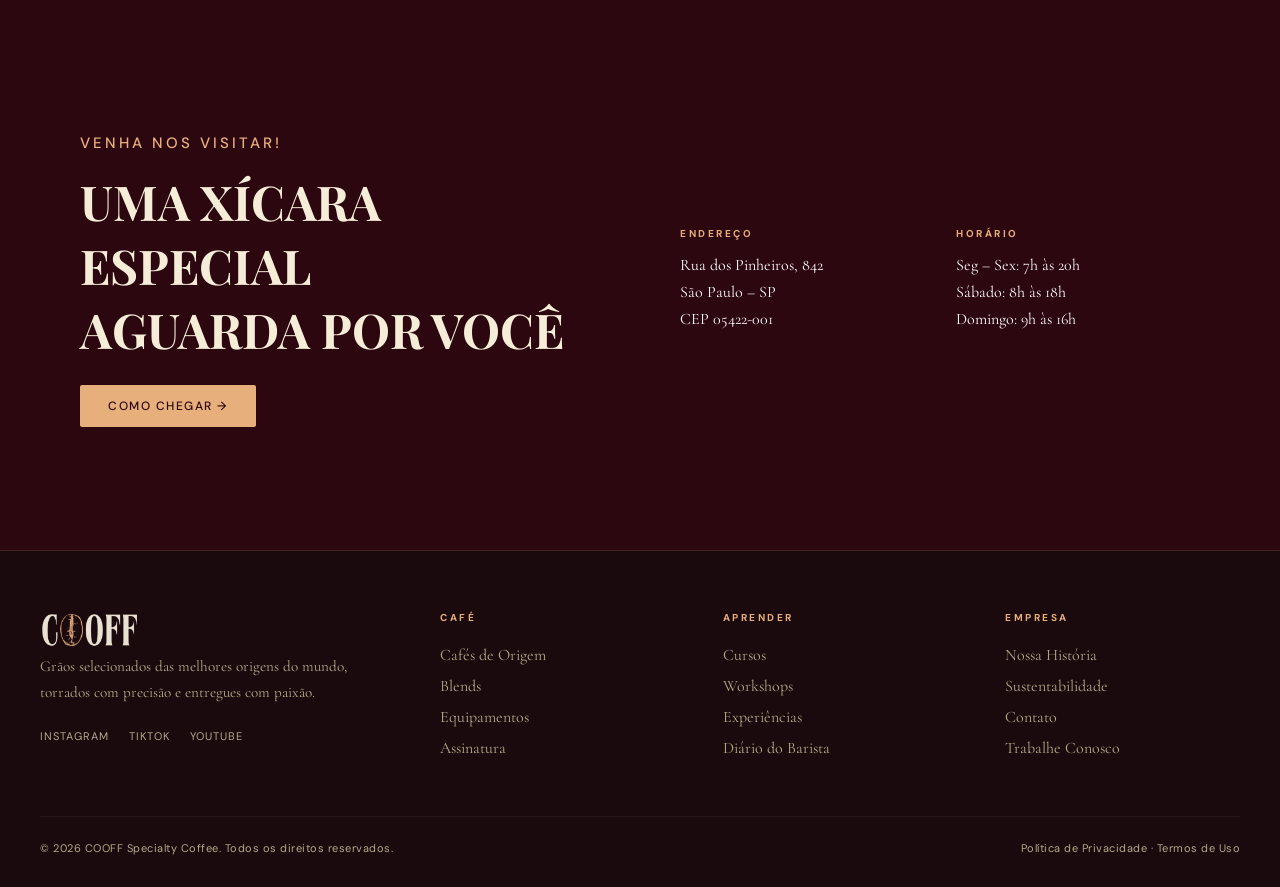
==== commit 537b7b2c: "menu sanduiche e ajuste de responsividade" ====
--- a/index.html
+++ b/index.html
@@ -14,7 +14,12 @@
     <a href="#" class="nav-logo">
       <img src="img/logo.svg" alt="logo COOFF" style="max-width: 100px;">
     </a>
-    <ul class="nav-links">
+
+    <button class="menu-btn" id="menuBtn">
+      ☰
+    </button>
+
+    <ul class="nav-links" id="menu">
       <li><a href="#historia">Nossa História</a></li>
       <li><a href="#cafes">Cafés</a></li>
       <li><a href="#clube">Assinatura</a></li>
@@ -24,7 +29,6 @@
     </ul>
     <div class="nav-actions">
       <a href="login.html">Entrar</a>
-      <a href="#" class="btn btn-gold">Assinar</a>
     </div>
   </nav>
 
@@ -58,7 +62,7 @@
   </section>
 
   <!-- ===== NOSSA HISTÓRIA ===== -->
-  <section id="historia">
+  <section id="historia" class="historia">
     <div class="container" style="display:grid; grid-template-columns:1fr 1fr; gap:80px; align-items:center;">
       <div class="reveal reveal-delay-1">
         <p class="section-label">Nossa História</p>
--- a/style.css
+++ b/style.css
@@ -211,7 +211,16 @@
 }
 nav.scrolled { background: rgba(24, 1, 6, 0.527); }
 
-.nav-links { display: flex; gap: 36px; list-style: none; }
+.menu-btn {
+  color: #ffffff;
+  display: none;
+  background: none;
+  border: none;
+  font-size: 30px;
+  cursor: pointer;
+}
+
+.nav-links { display: flex; gap: 25px; list-style: none; }
 .nav-links a, .nav-actions a {
   font-size: 13px;
   font-weight: 500;
@@ -1317,6 +1326,33 @@
 }
 @media (max-width: 1000px) {
   .img-collage .img-badge { bottom: 10px; left: -20px;}
+
+    .menu-btn{
+    display: block;
+  }
+
+  .nav-links a {
+    color: #291c00;
+  }
+
+  .nav-links a:hover {
+    color: rgba(83, 0, 36, 1);
+  }
+
+  .nav-links {
+    display: none;
+    flex-direction: column;
+    position: absolute;
+    top: 80px;
+    right: 20px;
+    background: rgba(255, 255, 255, 0.76);
+    padding: 20px;
+    border-radius: 10px;
+  }
+
+  .nav-links.ativo{
+    display: flex;
+  }
 }
 @media (max-width: 920px) {
   .img-collage .img-badge { bottom: 50px; left: -20px;}
@@ -1328,10 +1364,16 @@
   .img-collage .img-badge { bottom: 100px; left: -20px;}
 }
 @media (max-width: 768px) {
+
   .img-badge {display: none;}
+  .img-collage {display: none;}
 
   .aula-page { height: auto; overflow: visible; }
   .dash-layout { flex-direction: column; height: auto; overflow: visible; }
+
+  .historia .container {
+    grid-template-columns: 1fr !important;
+  };
 
   .curso-sidebar {
     width: 100%;
@@ -1435,7 +1477,7 @@
   font-size: 1.1rem;
   color: rgba(240,230,208,0.75);
   line-height: 1.75;
-  max-width: 380px;
+  max-width: 300px;
   margin-bottom: 40px;
 }
 
@@ -1745,7 +1787,6 @@
 
 @media (max-width: 600px) {
 
-  .img-collage {display: none;}
 
   .clube-hero-content { padding: 100px 24px 64px; }
   .clube-hero-title   { font-size: clamp(2.4rem, 12vw, 3.5rem); }
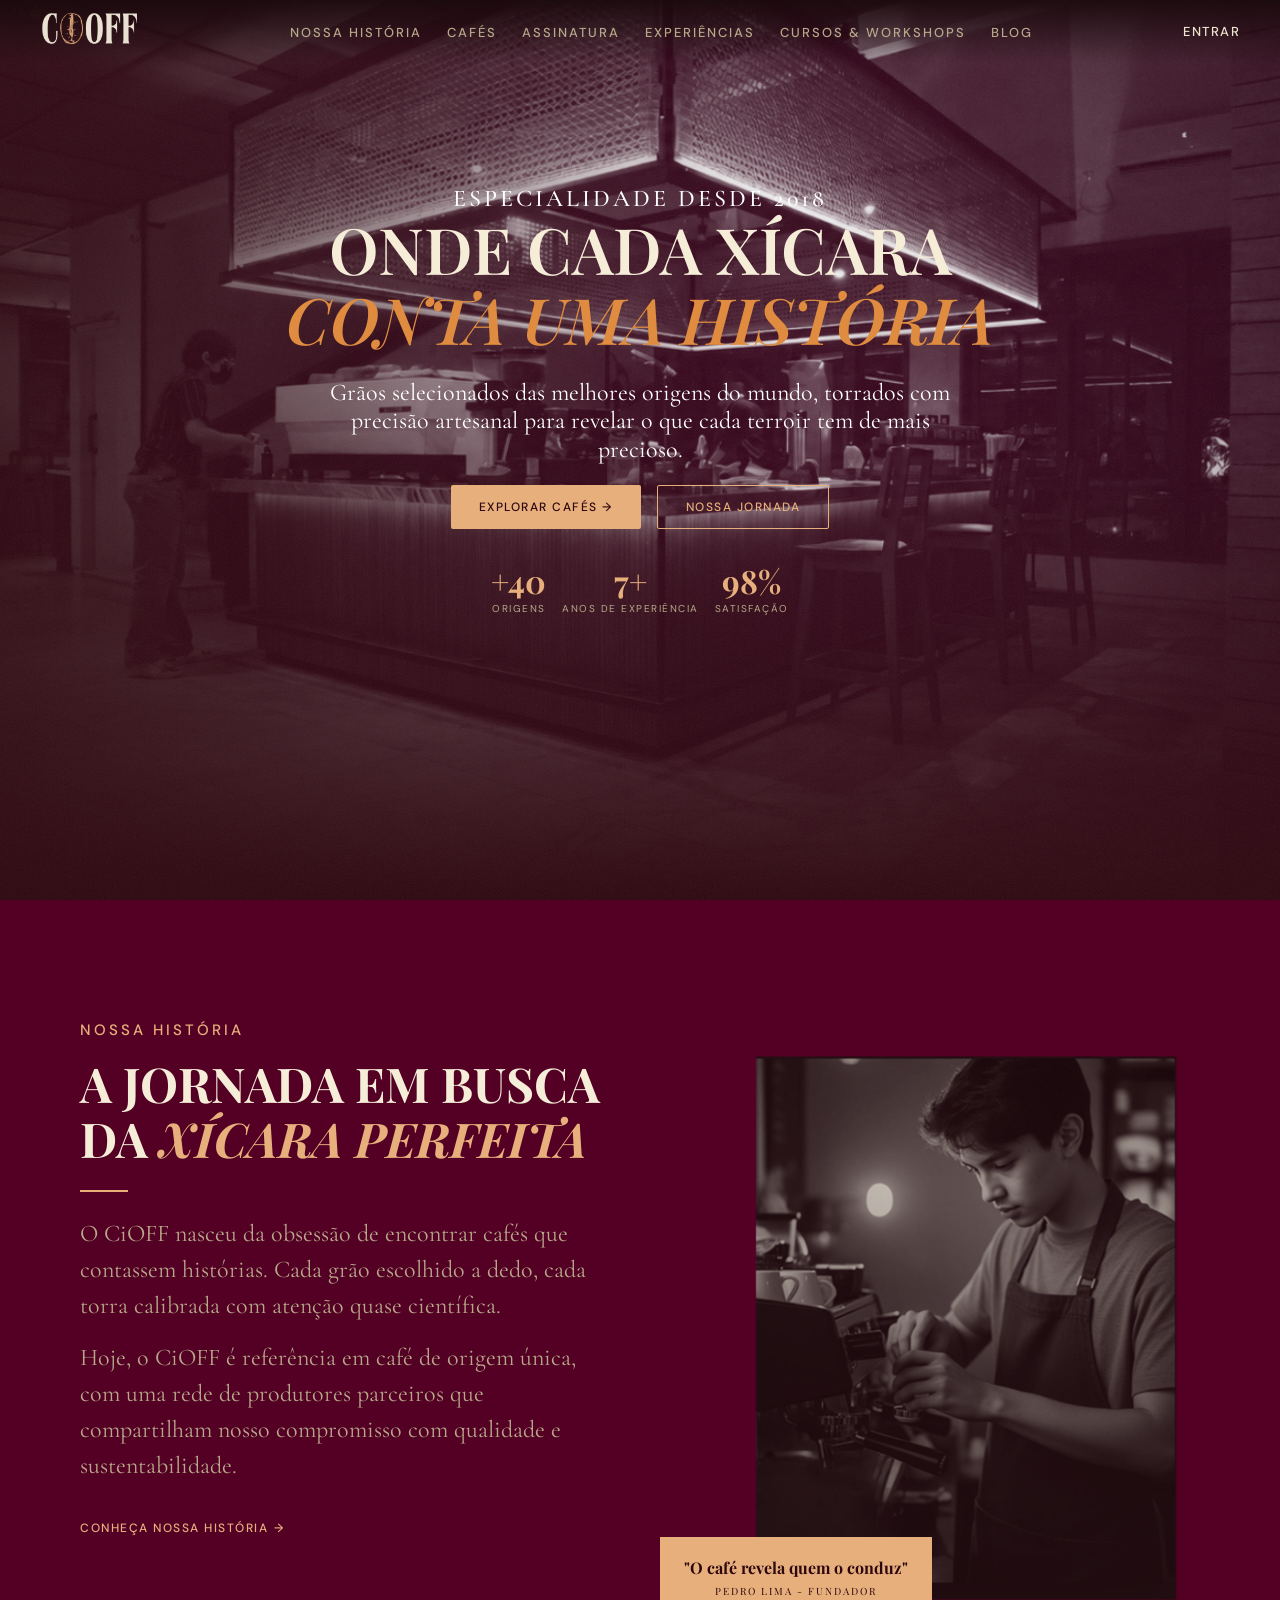
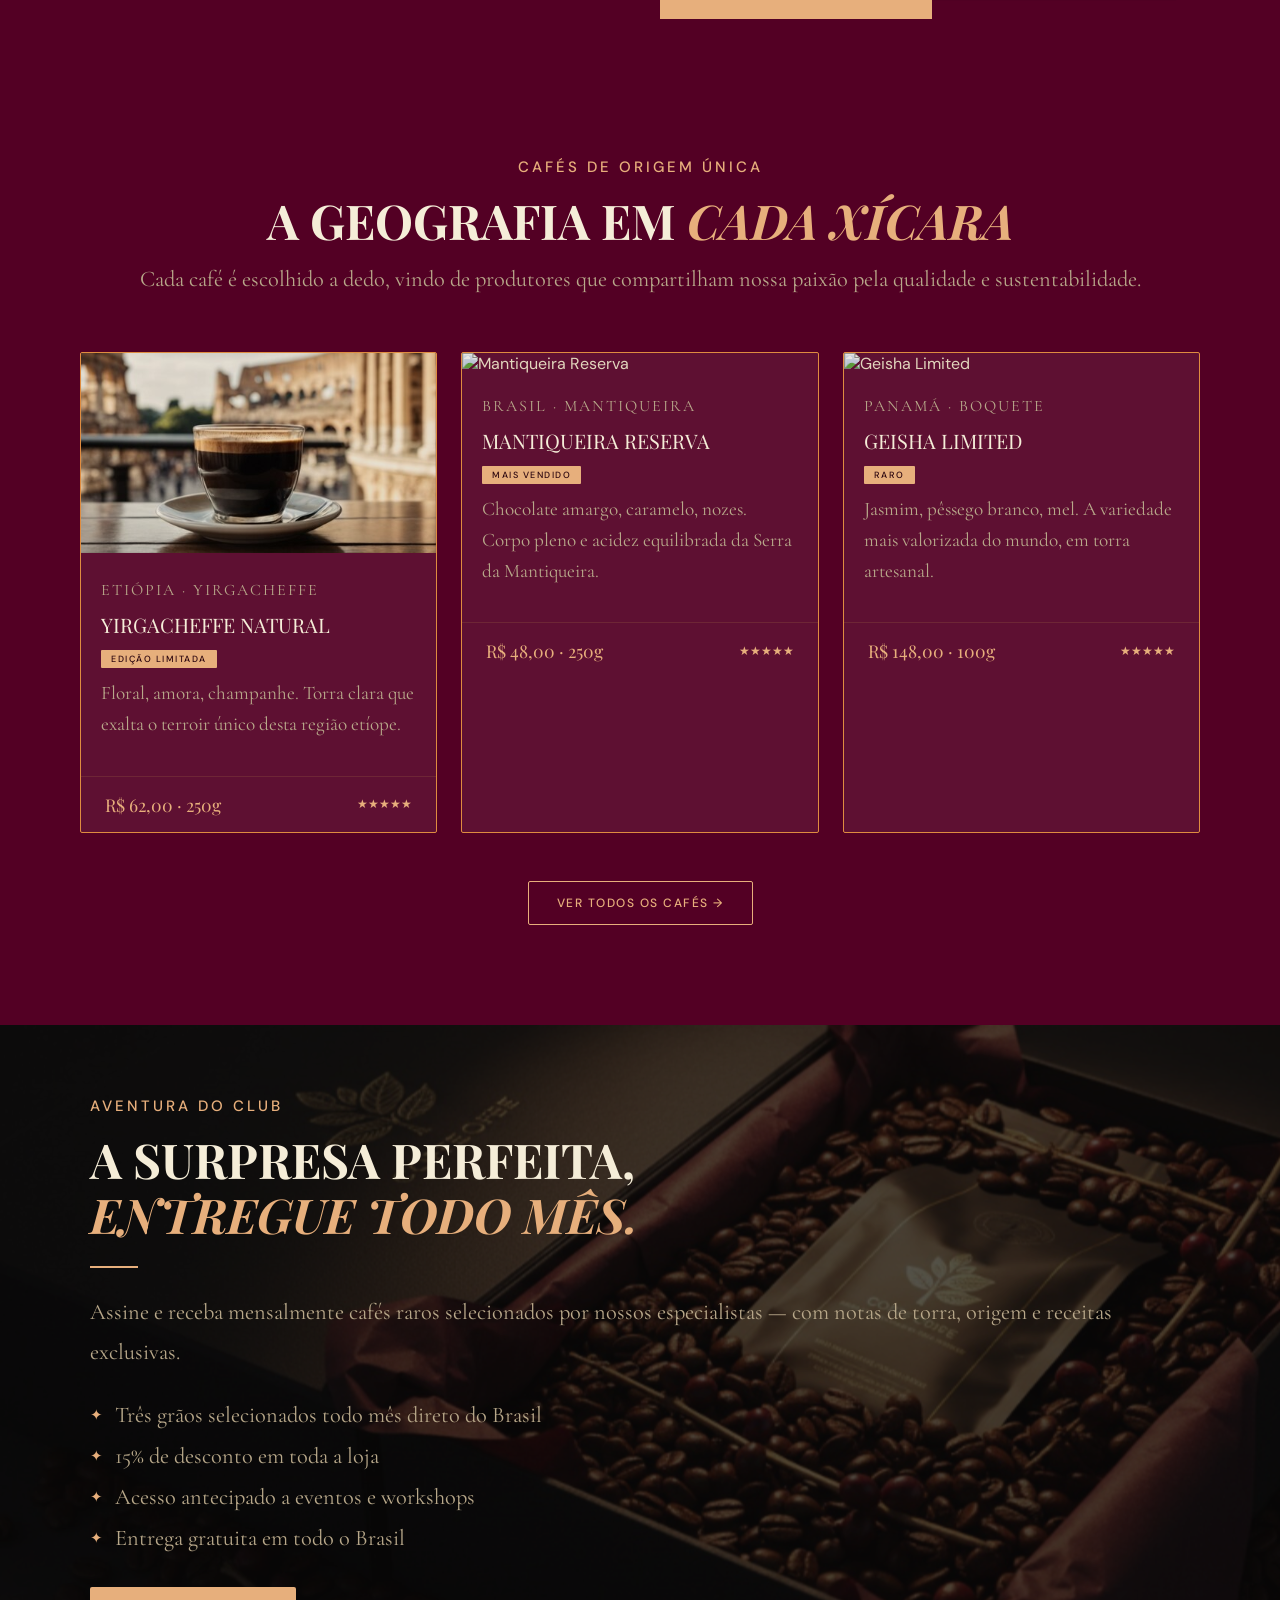
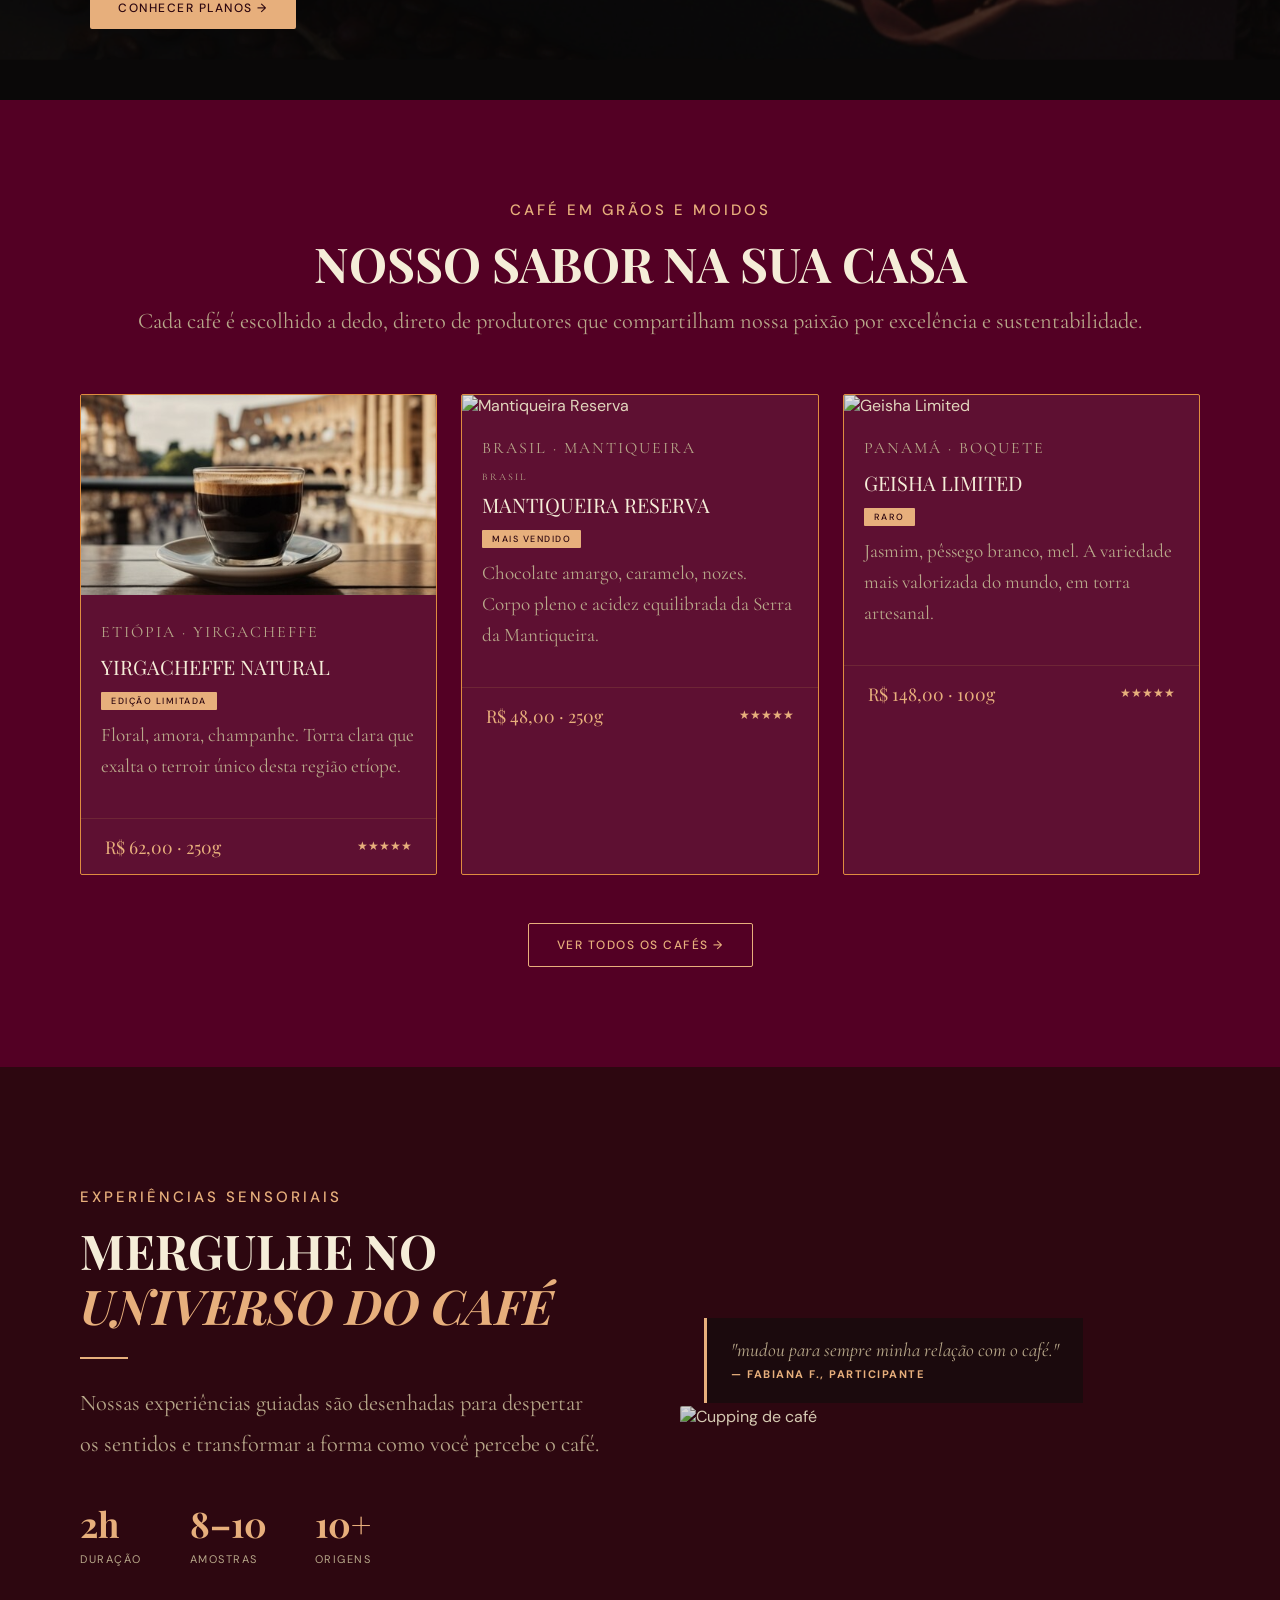
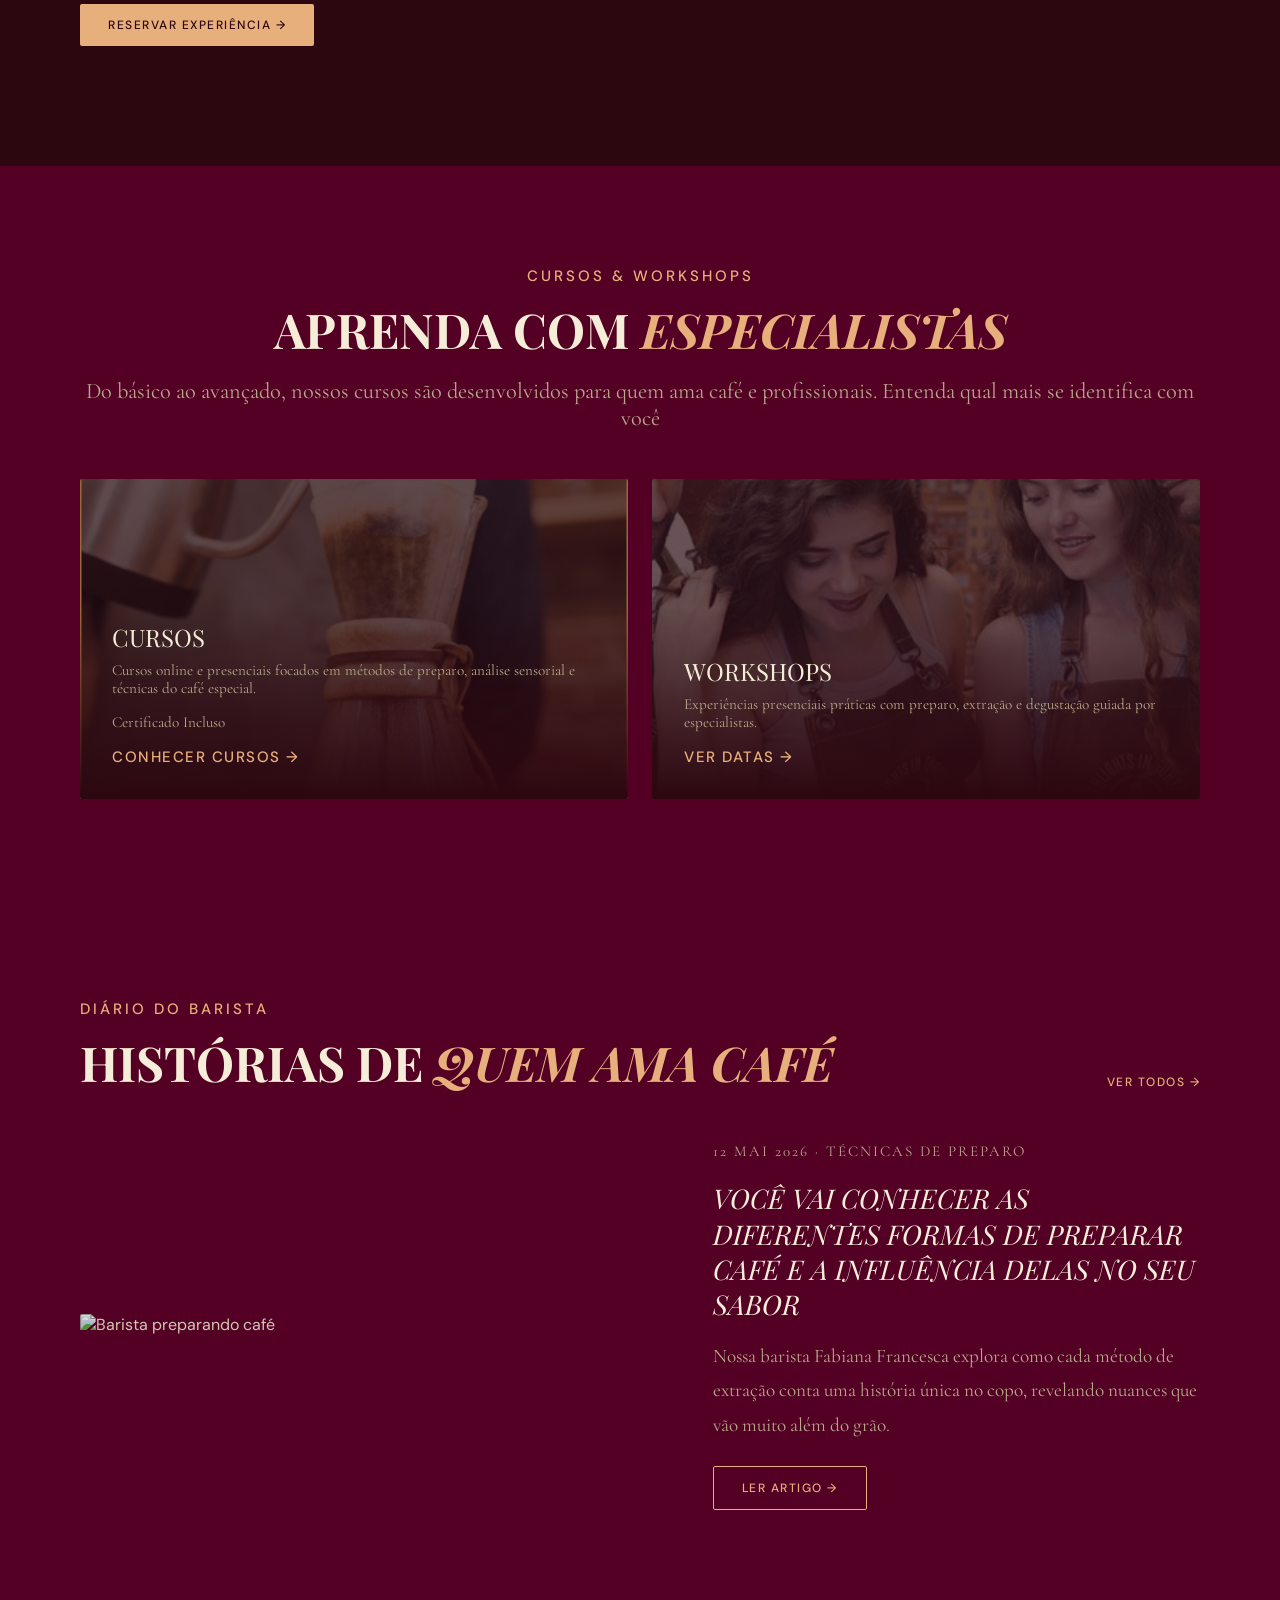
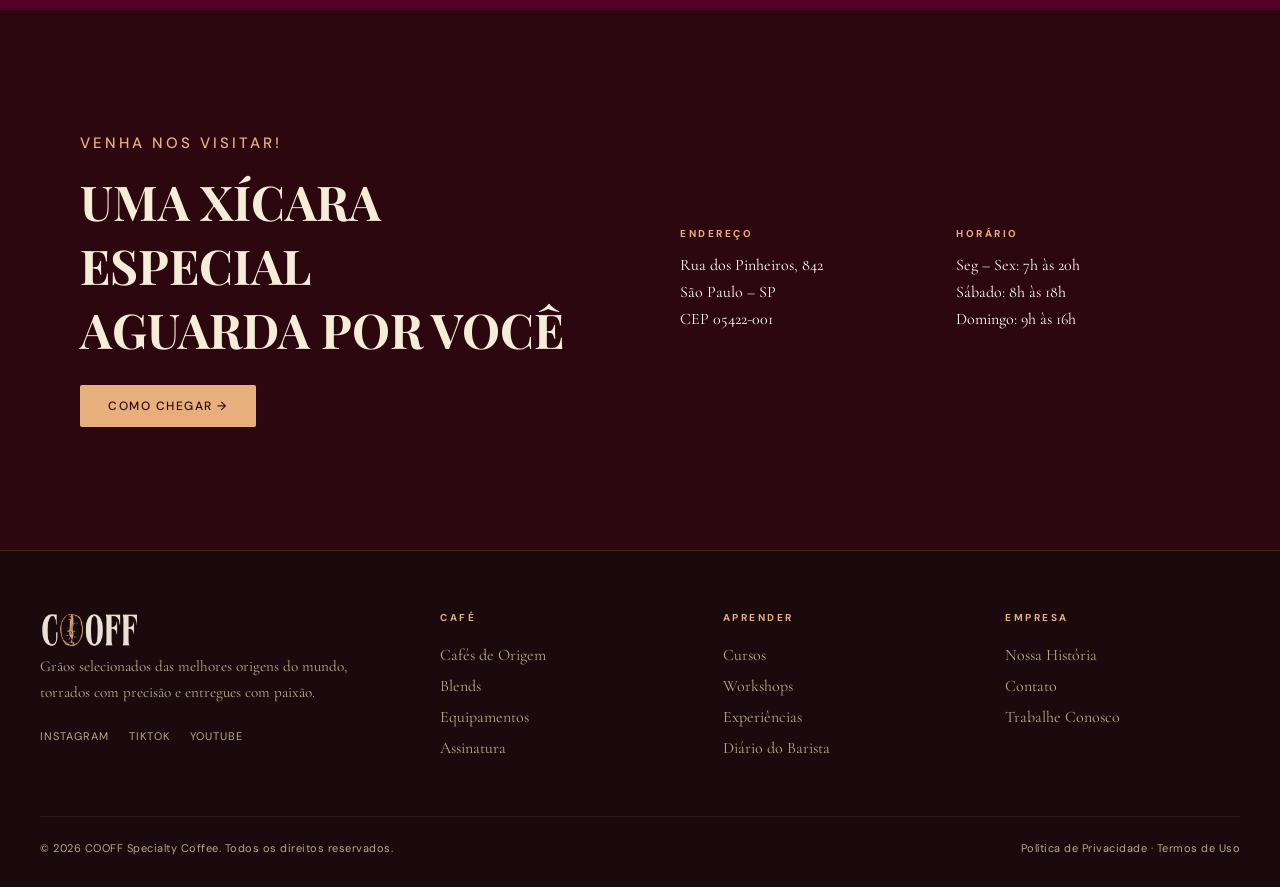
==== commit 0170d337: "clube 1" ====
--- a/index.html
+++ b/index.html
@@ -3,7 +3,7 @@
 <head>
   <meta charset="UTF-8" />
   <meta name="viewport" content="width=device-width, initial-scale=1.0"/>
-  <title>COOFF – Onde Cada Xícara Conta Uma História</title>
+  <title>COOFF</title>
   <link rel="stylesheet" href="style.css">
   <link href="https://fonts.googleapis.com/css2?family=Playfair+Display:ital,wght@0,400;0,600;0,700;1,400;1,600&family=Cormorant+Garamond:ital,wght@0,300;0,400;0,500;1,300;1,400&family=DM+Sans:wght@300;400;500&display=swap" rel="stylesheet"/>
 </head>
@@ -372,8 +372,7 @@
       <div class="footer-col">
         <h5>Empresa</h5>
         <ul>
-          <li><a href="#">Nossa História</a></li>
-          <li><a href="#">Sustentabilidade</a></li>
+          <li><a href="#historia">Nossa História</a></li>
           <li><a href="#">Contato</a></li>
           <li><a href="#">Trabalhe Conosco</a></li>
         </ul>
--- a/style.css
+++ b/style.css
@@ -153,8 +153,8 @@
   padding: 16px;
   border-radius: 50px;
   border: none;
-  background: var(--gold-light);
-  color: var(--wine-deep);
+  background: rgba(223, 140, 64, 1);
+  color: rgba(83, 0, 36, 1);
   font-size: 13px;
   font-weight: 700;
   letter-spacing: 3px;
@@ -322,7 +322,7 @@
 .curso-card-overlay h3 { font-family: 'Playfair Display', serif; font-size: 1.5rem; color: var(--cream); margin-bottom: 8px; }
 .curso-card-overlay p  { font-family: 'Cormorant Garamond', serif; font-size: 0.95rem; color: var(--text-muted); margin-bottom: 16px; }
 
-#barista { padding: 100px 0; }
+#barista { padding: 100px 0; background: rgb(83, 0, 36, 1); }
 .barista-header { display: flex; justify-content: space-between; align-items: flex-end; margin-bottom: 48px; }
 .barista-post { display: grid; grid-template-columns: 1.2fr 1fr; gap: 48px; align-items: center; }
 .barista-post img { width: 100%; height: 380px; object-fit: cover; border-radius: 2px; filter: sepia(10%) brightness(0.85); }
@@ -386,8 +386,7 @@
 .photo-panel::before {
   content: '';
   position: absolute; inset: 0;
-  background: url('https://images.unsplash.com/photo-1554118811-1e0d58224f24?w=1400&q=80') center/cover no-repeat;
-  filter: grayscale(60%) brightness(0.55);
+  background: url('img/img_criarconta.svg') center/cover no-repeat;
   transform: scale(1.04);
   animation: slowZoom 14s ease-out forwards;
 }
@@ -455,7 +454,7 @@
 .forgot-row a:hover { color: var(--gold); }
 
 .register-row { text-align: center; margin-top: 28px; font-size: 13px; color: var(--text-muted); animation: fadeUp 0.6s 0.62s both; }
-.register-row a { color: var(--gold-light); text-decoration: none; font-weight: 500; transition: color 0.2s; }
+.register-row a { color: rgba(223, 140, 64, 1); text-decoration: none; font-weight: 500; transition: color 0.2s; }
 .register-row a:hover { color: var(--cream); }
 
 /* ============================================================
@@ -481,18 +480,18 @@
   position: relative;
   overflow: hidden;
   min-height: 100vh;
-  background: url('https://images.unsplash.com/photo-1511920170033-f8396924c348?w=1400&q=80') center/cover no-repeat;
+  background: url('img/img_reservaWorkshop.svg') center/cover no-repeat;
 }
 .reserva-photo-overlay {
   position: absolute; inset: 0;
   background:
-    linear-gradient(to right, rgba(10,4,6,0.78) 40%, rgba(92,17,34,0.55) 100%),
+    linear-gradient(to right, rgba(10, 4, 6, 0.445) 0%, rgba(92, 17, 35, 0.445) 100%),
     linear-gradient(to top,   rgba(10,4,6,0.6)  0%, transparent 50%);
 }
 .reserva-photo-content { position: relative; z-index: 2; padding: 72px 56px; display: flex; flex-direction: column; justify-content: flex-end; height: 100%; }
 .reserva-photo-content h1 { font-family: 'Playfair Display', serif; font-size: clamp(3rem, 6vw, 5rem); font-weight: 700; color: var(--cream); line-height: 1.05; margin-bottom: 32px; animation: fadeUp 0.7s 0.1s both; }
 .reserva-photo-content h1 em { font-style: italic; color: var(--gold); font-weight: 400; }
-.reserva-photo-content p { font-family: 'Cormorant Garamond', serif; font-size: 1.1rem; color: rgba(240,230,208,0.8); line-height: 1.75; max-width: 480px; animation: fadeUp 0.7s 0.25s both; }
+.reserva-photo-content p { font-family: 'Cormorant Garamond', serif; font-size: 1.2rem; color: rgba(240,230,208,0.8); line-height: 1.75; max-width: 480px; animation: fadeUp 0.7s 0.25s both; }
 
 /*
   BUG #6 — .reserva-form-panel tinha overflow-y: auto mas não tinha
@@ -2192,7 +2191,7 @@
   font-family: 'Playfair Display', serif;
   font-size: 2rem;
   font-weight: 700;
-  color: var(--gold-light);
+  color: whitesmoke;
   line-height: 1;
 }
 
@@ -2206,7 +2205,7 @@
   padding: 16px 24px;
   border-radius: 4px;
   border: none;
-  background: var(--gold-light);
+  background: var(--gold) ;
   color: var(--wine-deep);
   font-family: 'DM Sans', sans-serif;
   font-size: 11px;
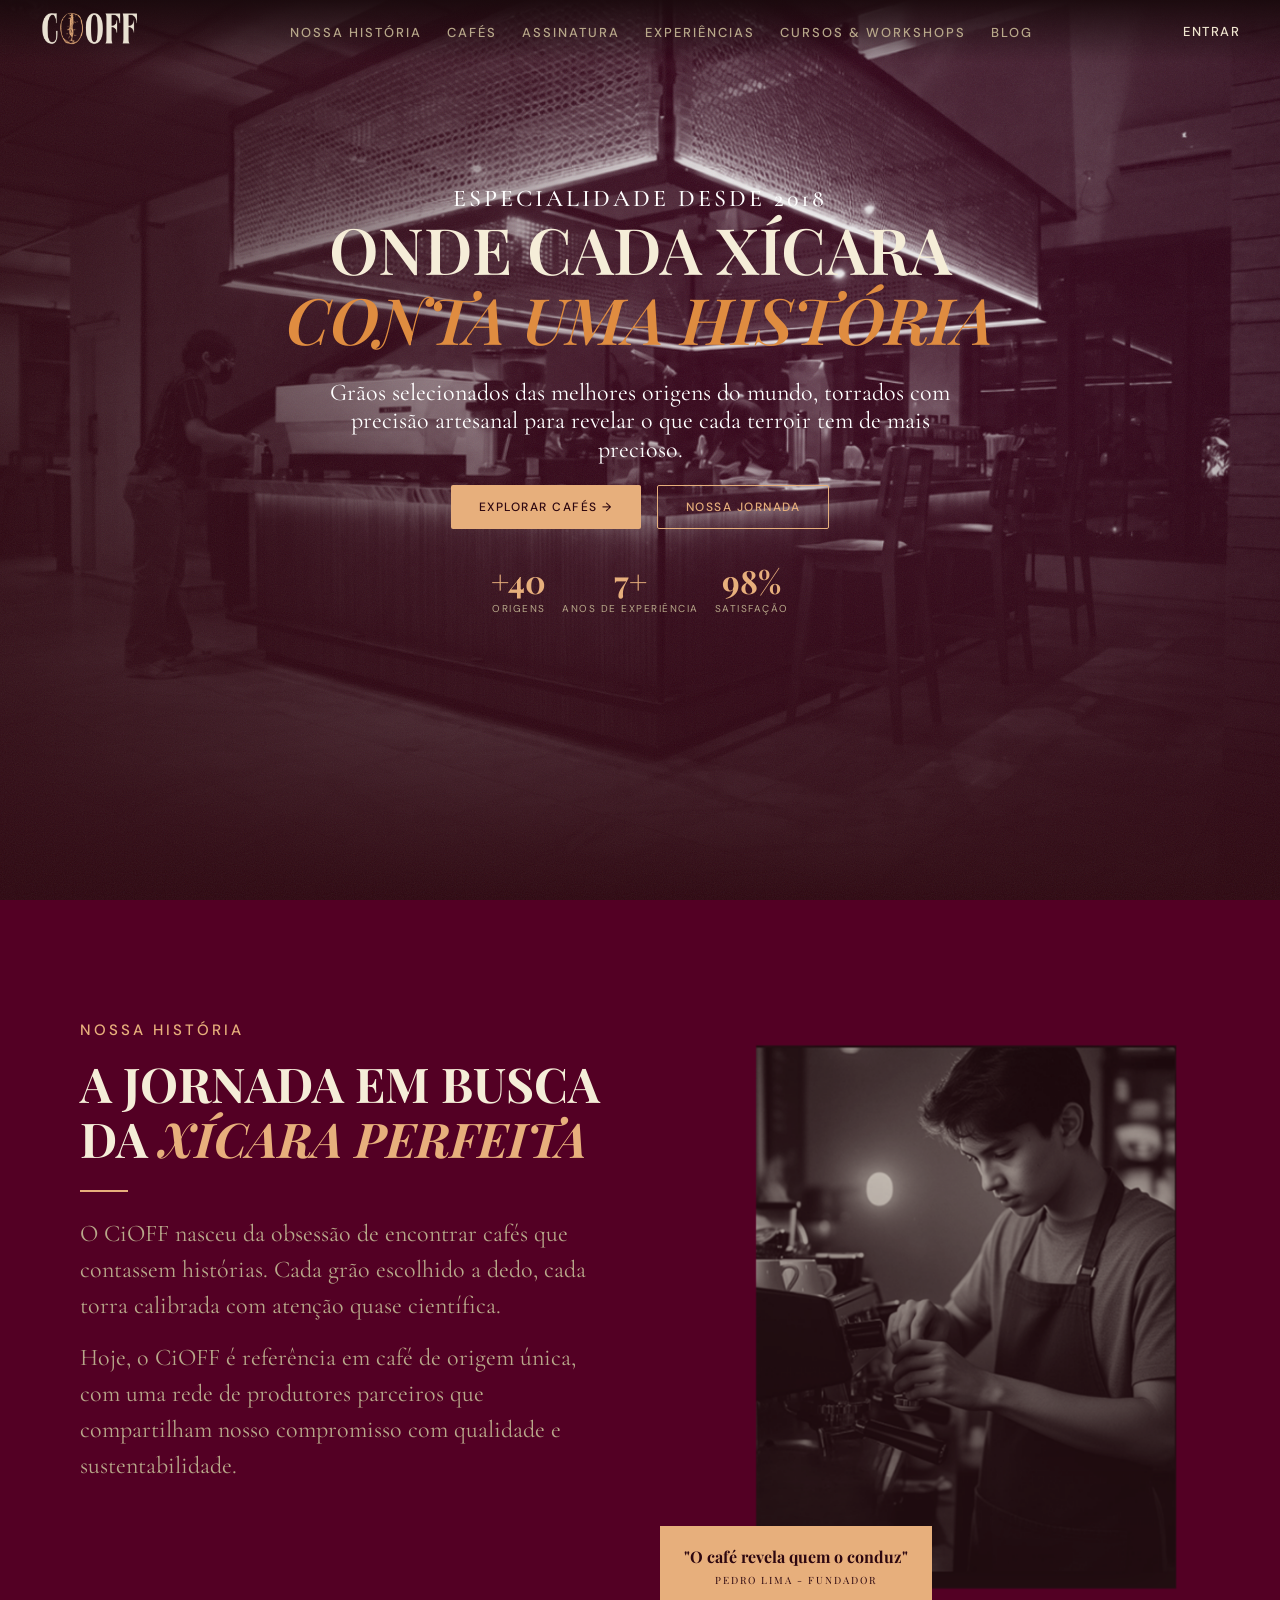
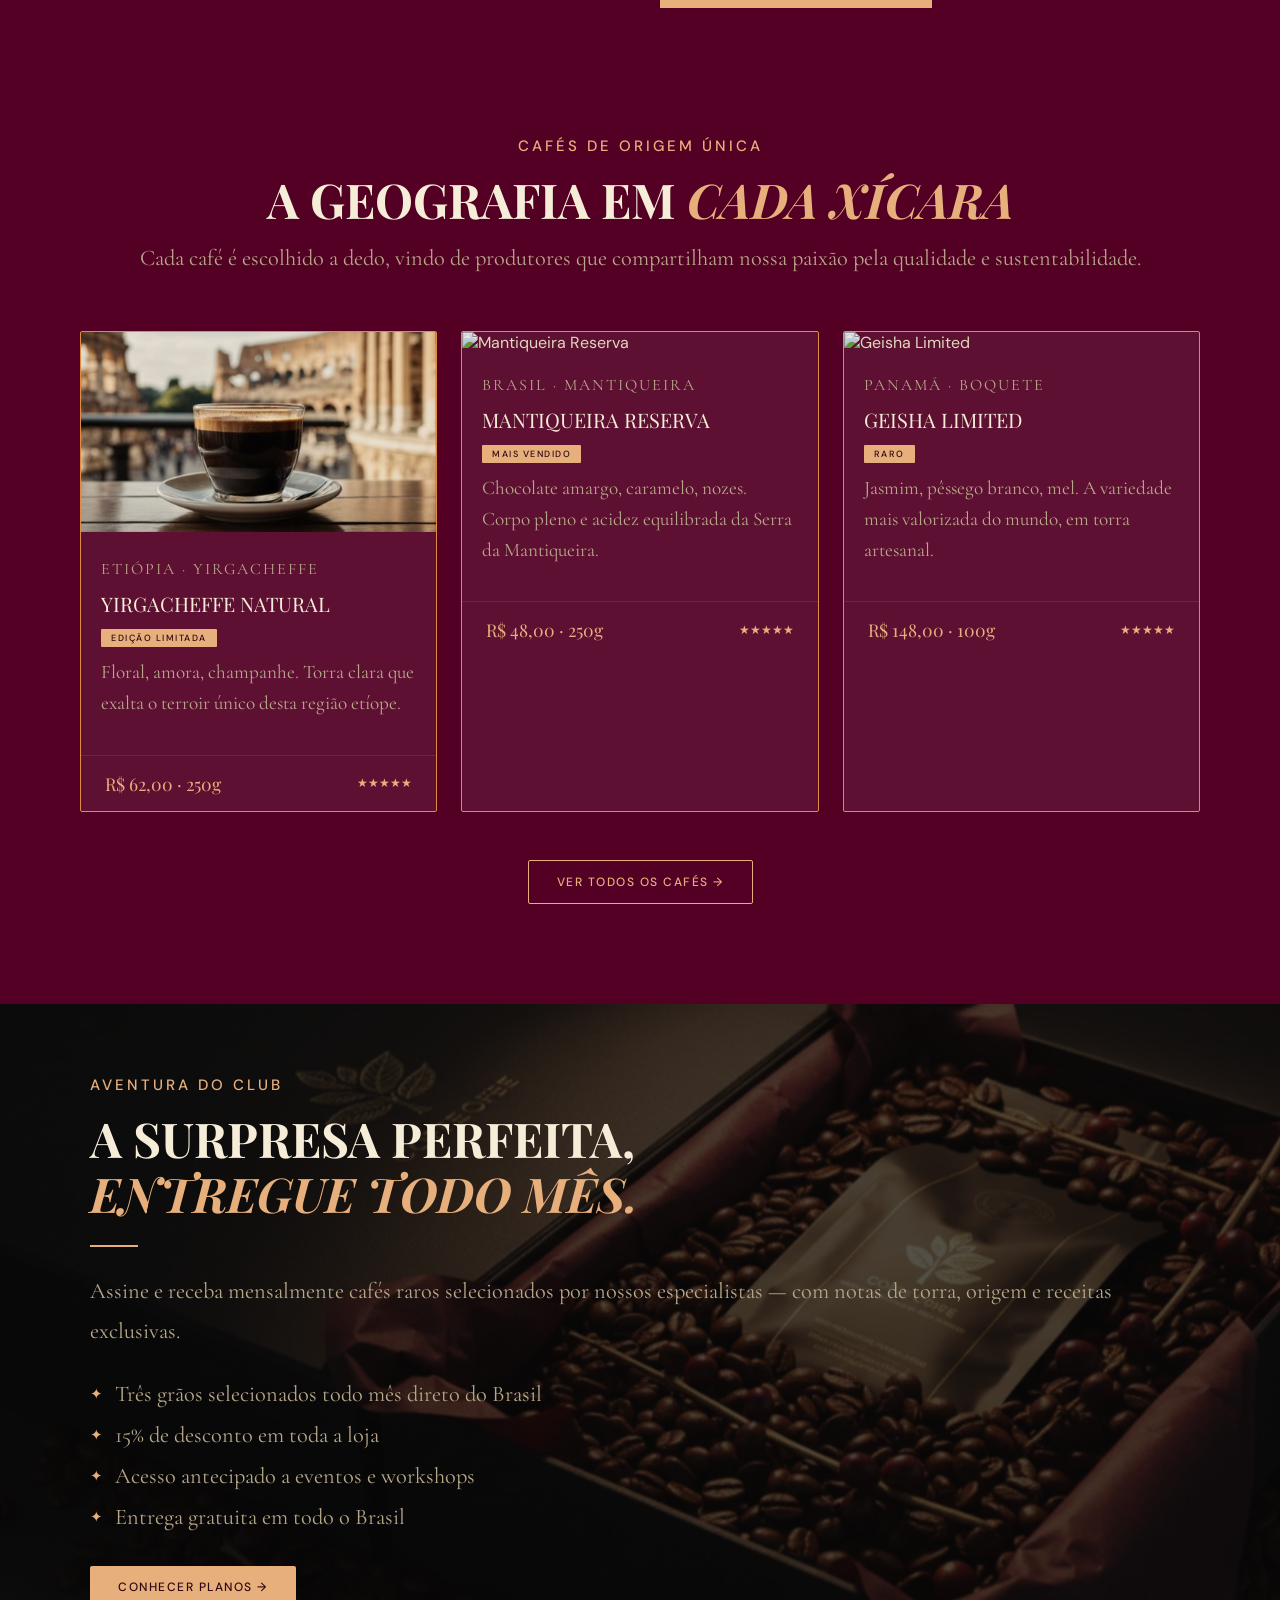
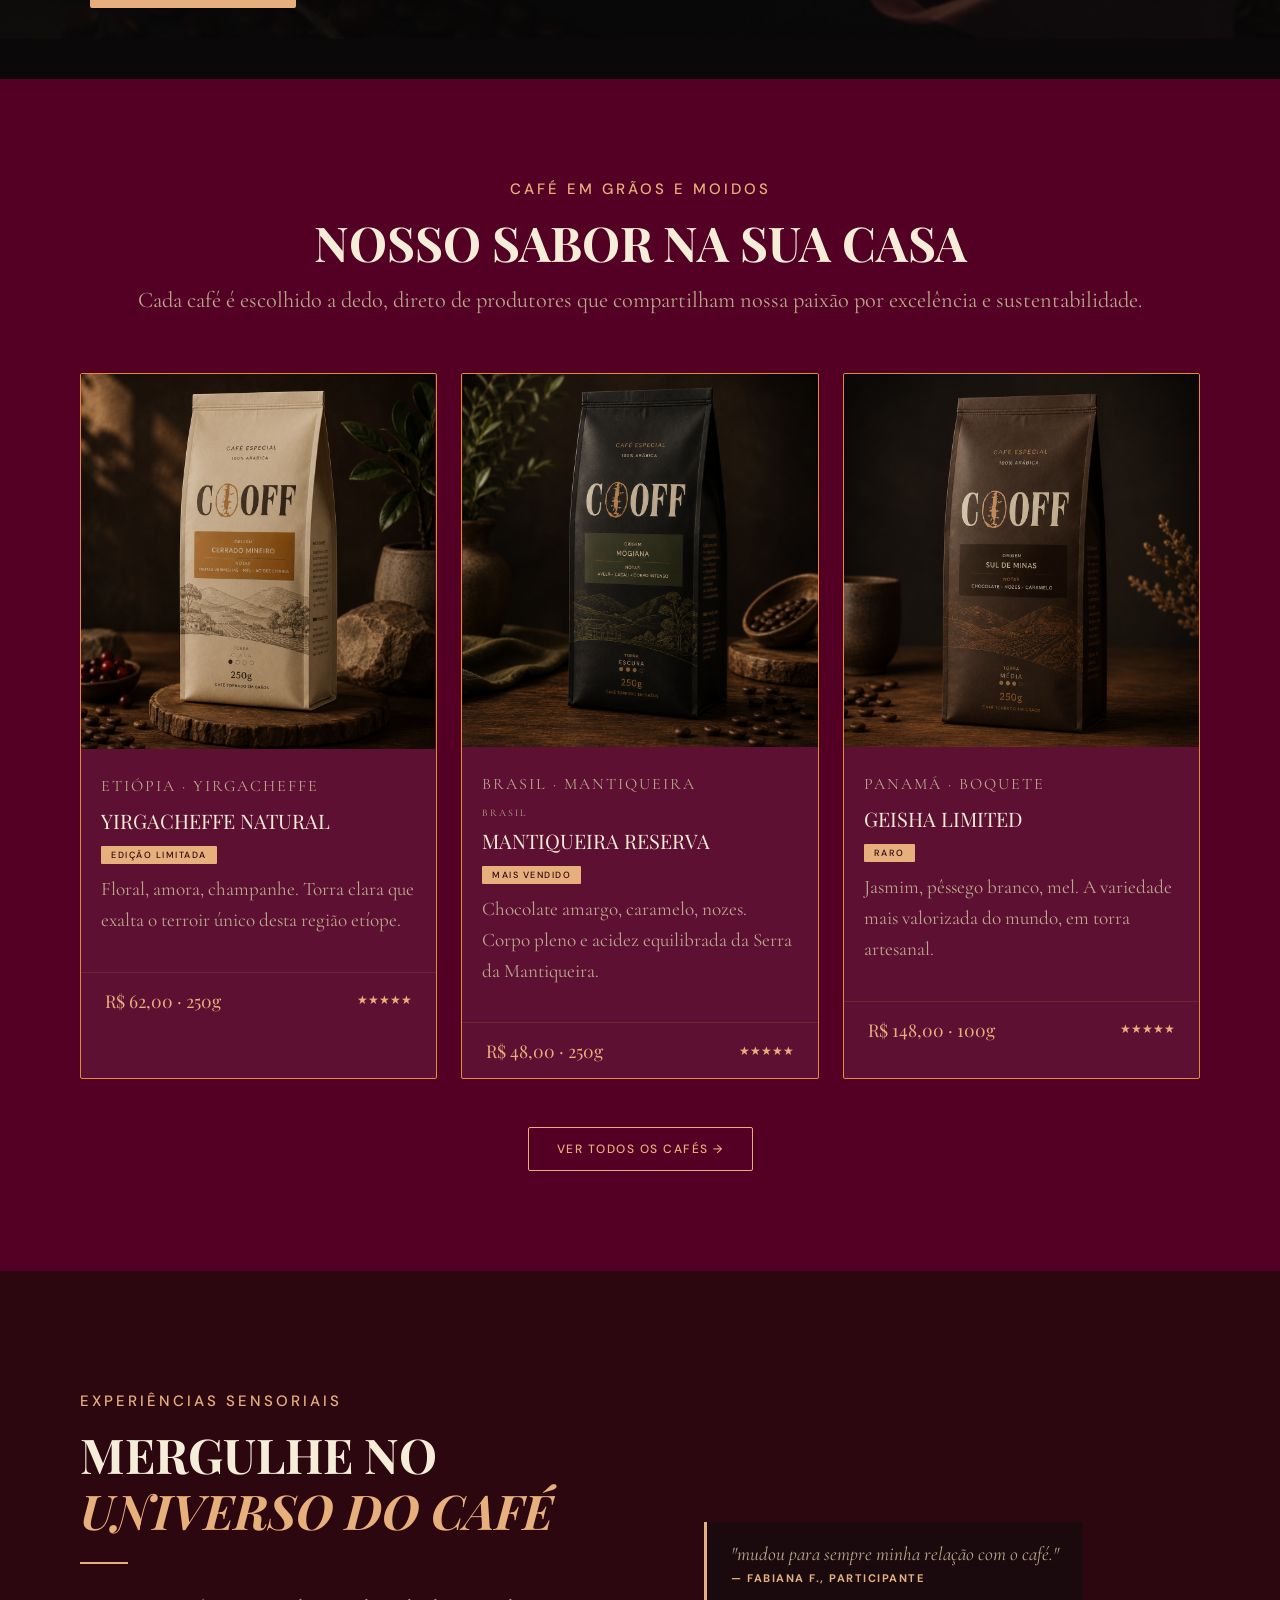
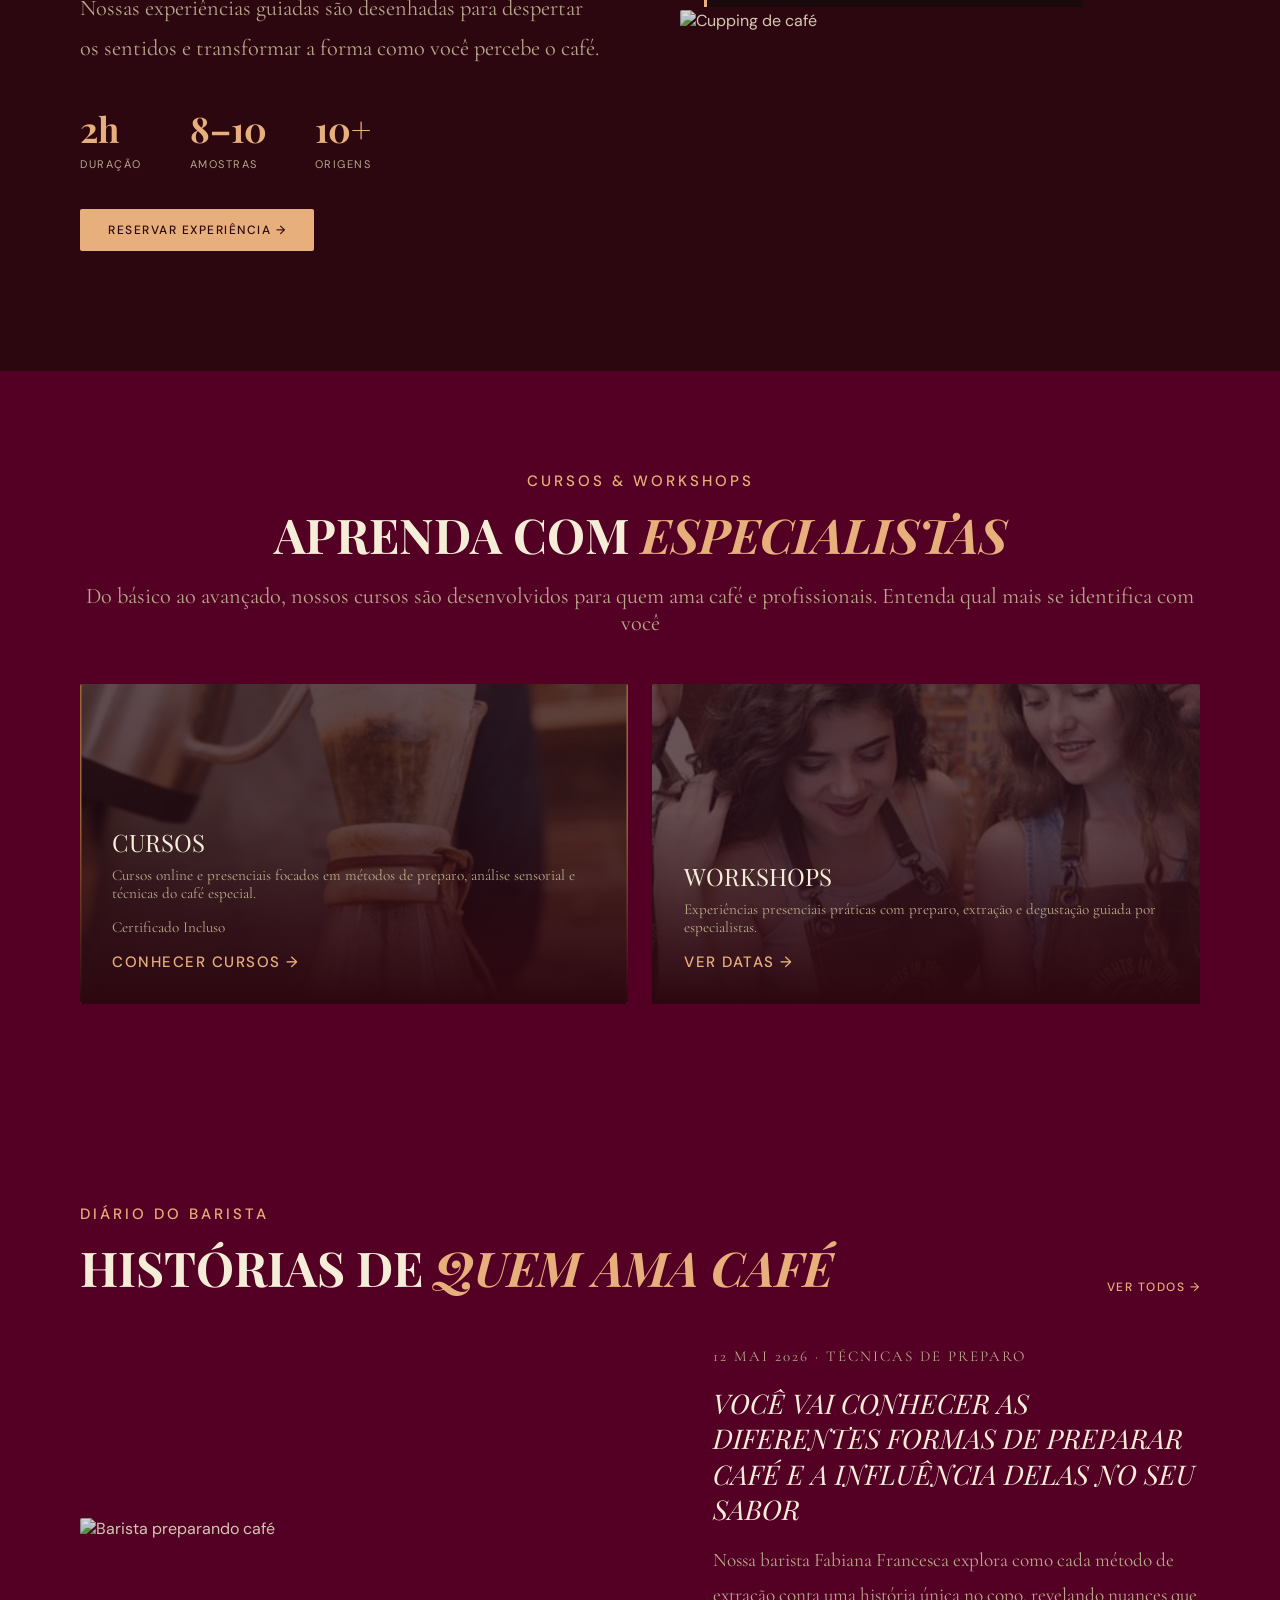
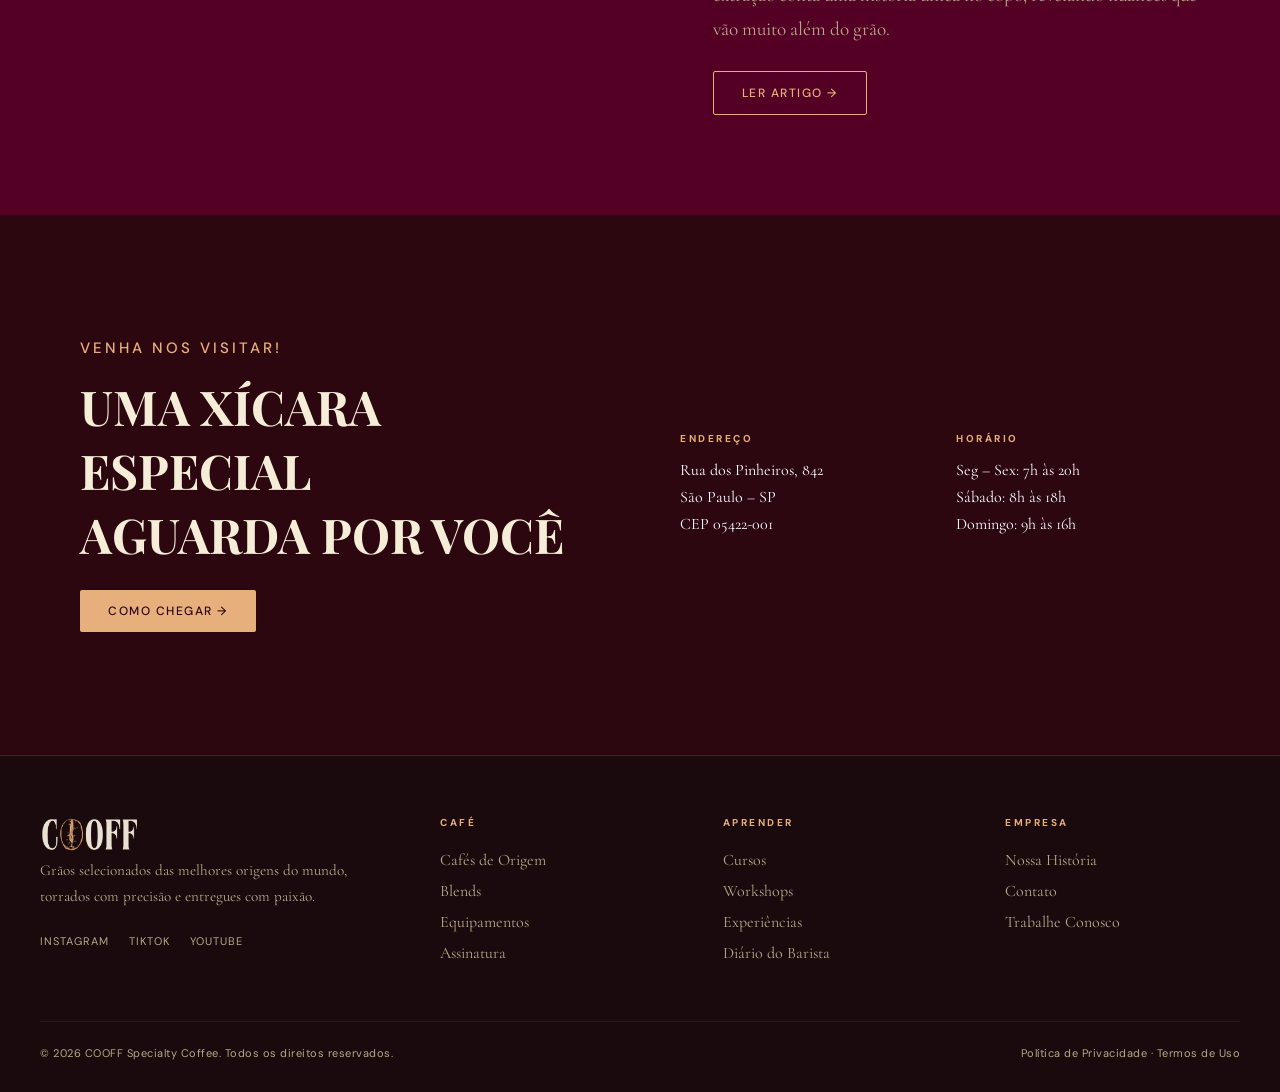
==== commit 546ad39d: "ajustes gerais" ====
--- a/index.html
+++ b/index.html
@@ -74,7 +74,7 @@
         <p style="font-family:'Cormorant Garamond',serif; font-size:1.5rem; color:var(--text-muted); line-height:1.5; margin-bottom:32px;">
           Hoje, o CiOFF é referência em café de origem única, com uma rede de produtores parceiros que compartilham nosso compromisso com qualidade e sustentabilidade.
         </p>
-        <a href="#" class="btn-link">Conheça nossa história <span>→</span></a>
+        <!-- <a href="#" class="btn-link">Conheça nossa história <span>→</span></a> -->
       </div>
       <div class="img-collage reveal">
         <img class="img-main" src="img/img_home/img_pedro.svg" alt="Café sendo preparado"/>
@@ -177,7 +177,7 @@
       </div>
       <div class="coffee-grid">
         <div class="coffee-card reveal reveal-delay-1">
-          <img src="img/img_produtos/xic_italia.svg" alt="Etiópia Yirgacheffe"/>
+          <img src="img/img_produtos/cafe_cerrado.svg" alt="Etiópia Yirgacheffe" style="max-width: 100%; height: auto;"/>
           <div class="coffee-card-body">
             <p class="region">Etiópia · Yirgacheffe</p>
             <h3>Yirgacheffe Natural</h3>
@@ -190,7 +190,7 @@
           </div>
         </div>
         <div class="coffee-card reveal reveal-delay-2">
-          <img src="img/img_produtos/xic_pais2.svg" alt="Mantiqueira Reserva"/>
+          <img src="img/img_produtos/cafe_mogiana.svg" alt="Mantiqueira Reserva" style="max-width: 100%; height: auto;"/>
           <div class="coffee-card-body">
             <p class="region">Brasil · Mantiqueira</p>
             <p style="font-size:10px; letter-spacing:2px; text-transform:uppercase; color:var(--text-muted); margin-bottom:6px; margin-top:8px;">Brasil</p>
@@ -204,7 +204,7 @@
           </div>
         </div>
         <div class="coffee-card reveal reveal-delay-3">
-          <img src="img/img_produtos/xic_pais3.svg" alt="Geisha Limited"/>
+          <img src="img/img_produtos/café_sul_minas.svg" alt="Geisha Limited" style="max-width: 100%; height: auto;"/>
           <div class="coffee-card-body">
             <p class="region">Panamá · Boquete</p>
             <h3>Geisha Limited</h3>
--- a/style.css
+++ b/style.css
@@ -126,7 +126,7 @@
   transition: all 0.3s ease;
 }
 .btn-gold { background: var(--gold); color: var(--wine-deep); }
-.btn-gold:hover { background: var(--gold-light); transform: translateY(-1px); }
+.btn-gold:hover { background:  #ff9100; transform: translateY(-1px); }
 
 .btn-outline { background: transparent; color: var(--gold); border: 1px solid var(--gold); }
 .btn-outline:hover { background: var(--gold); color: var(--wine-deep); }
